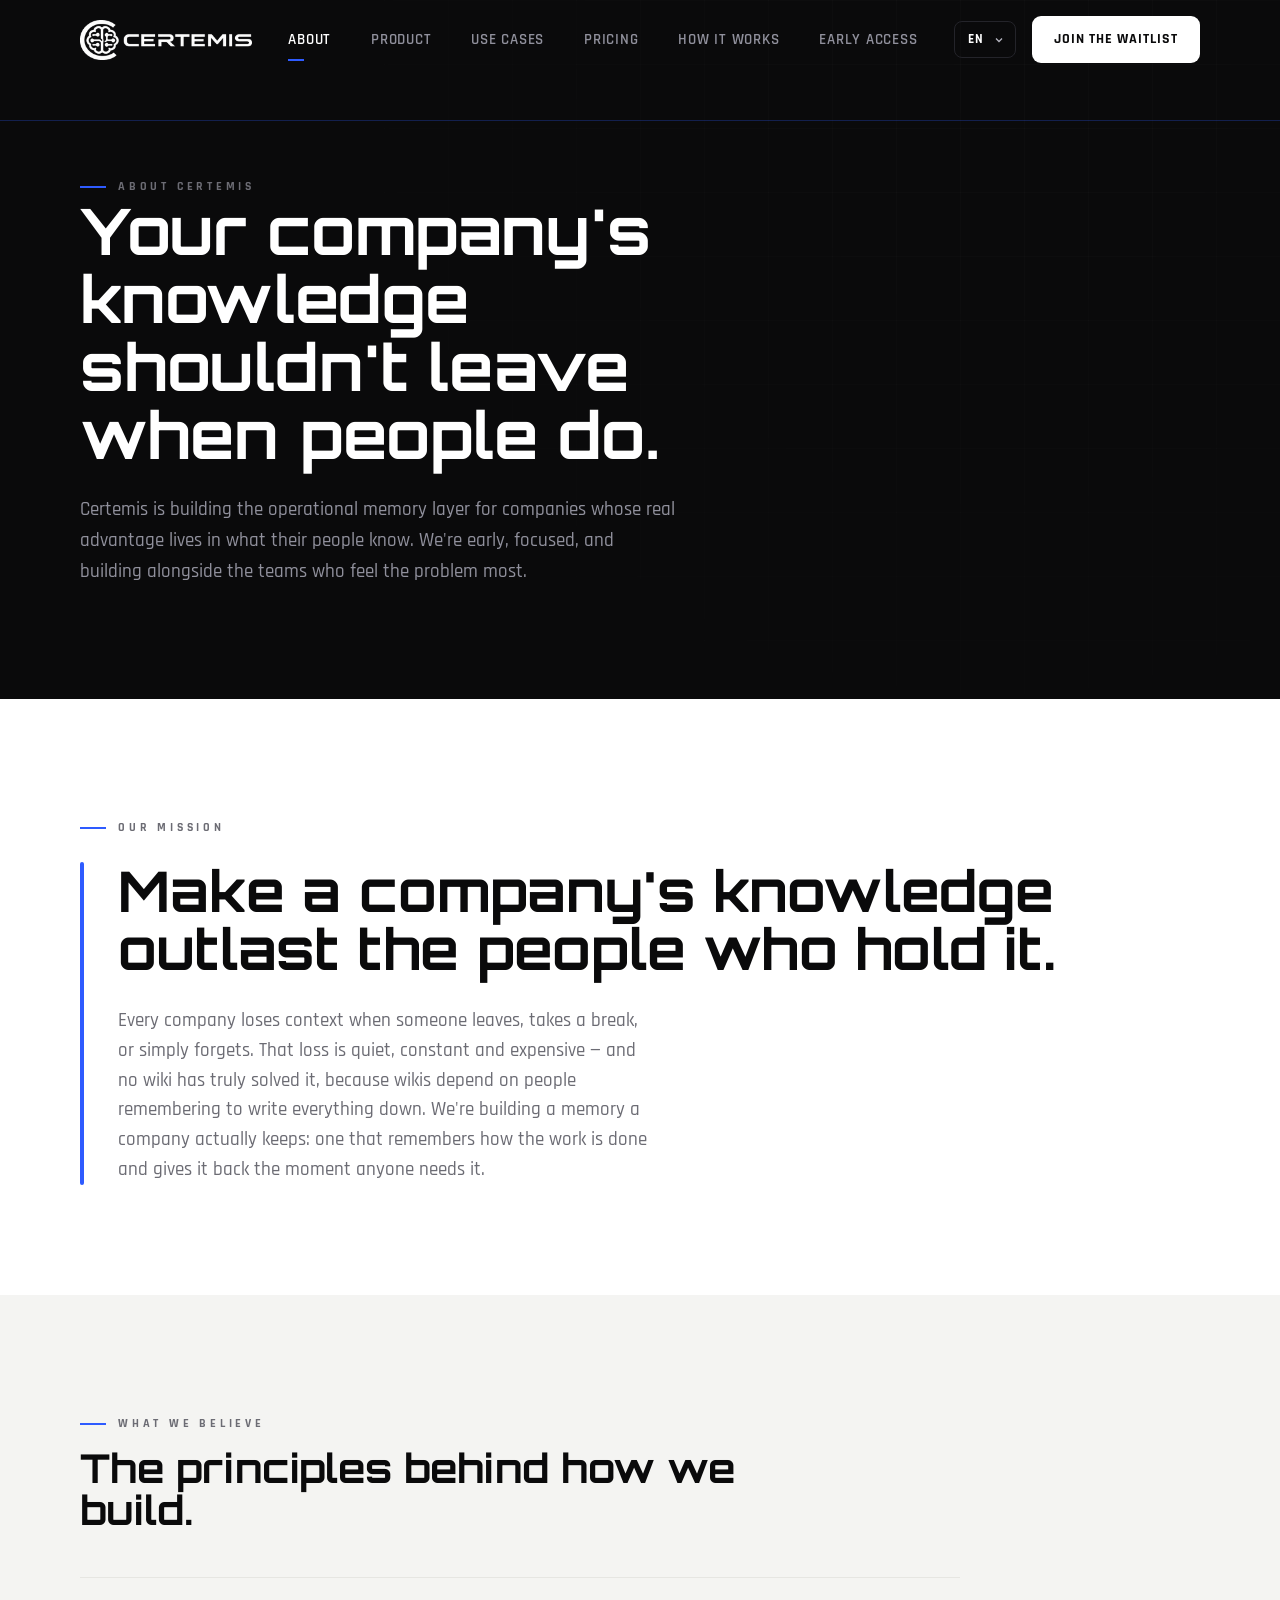
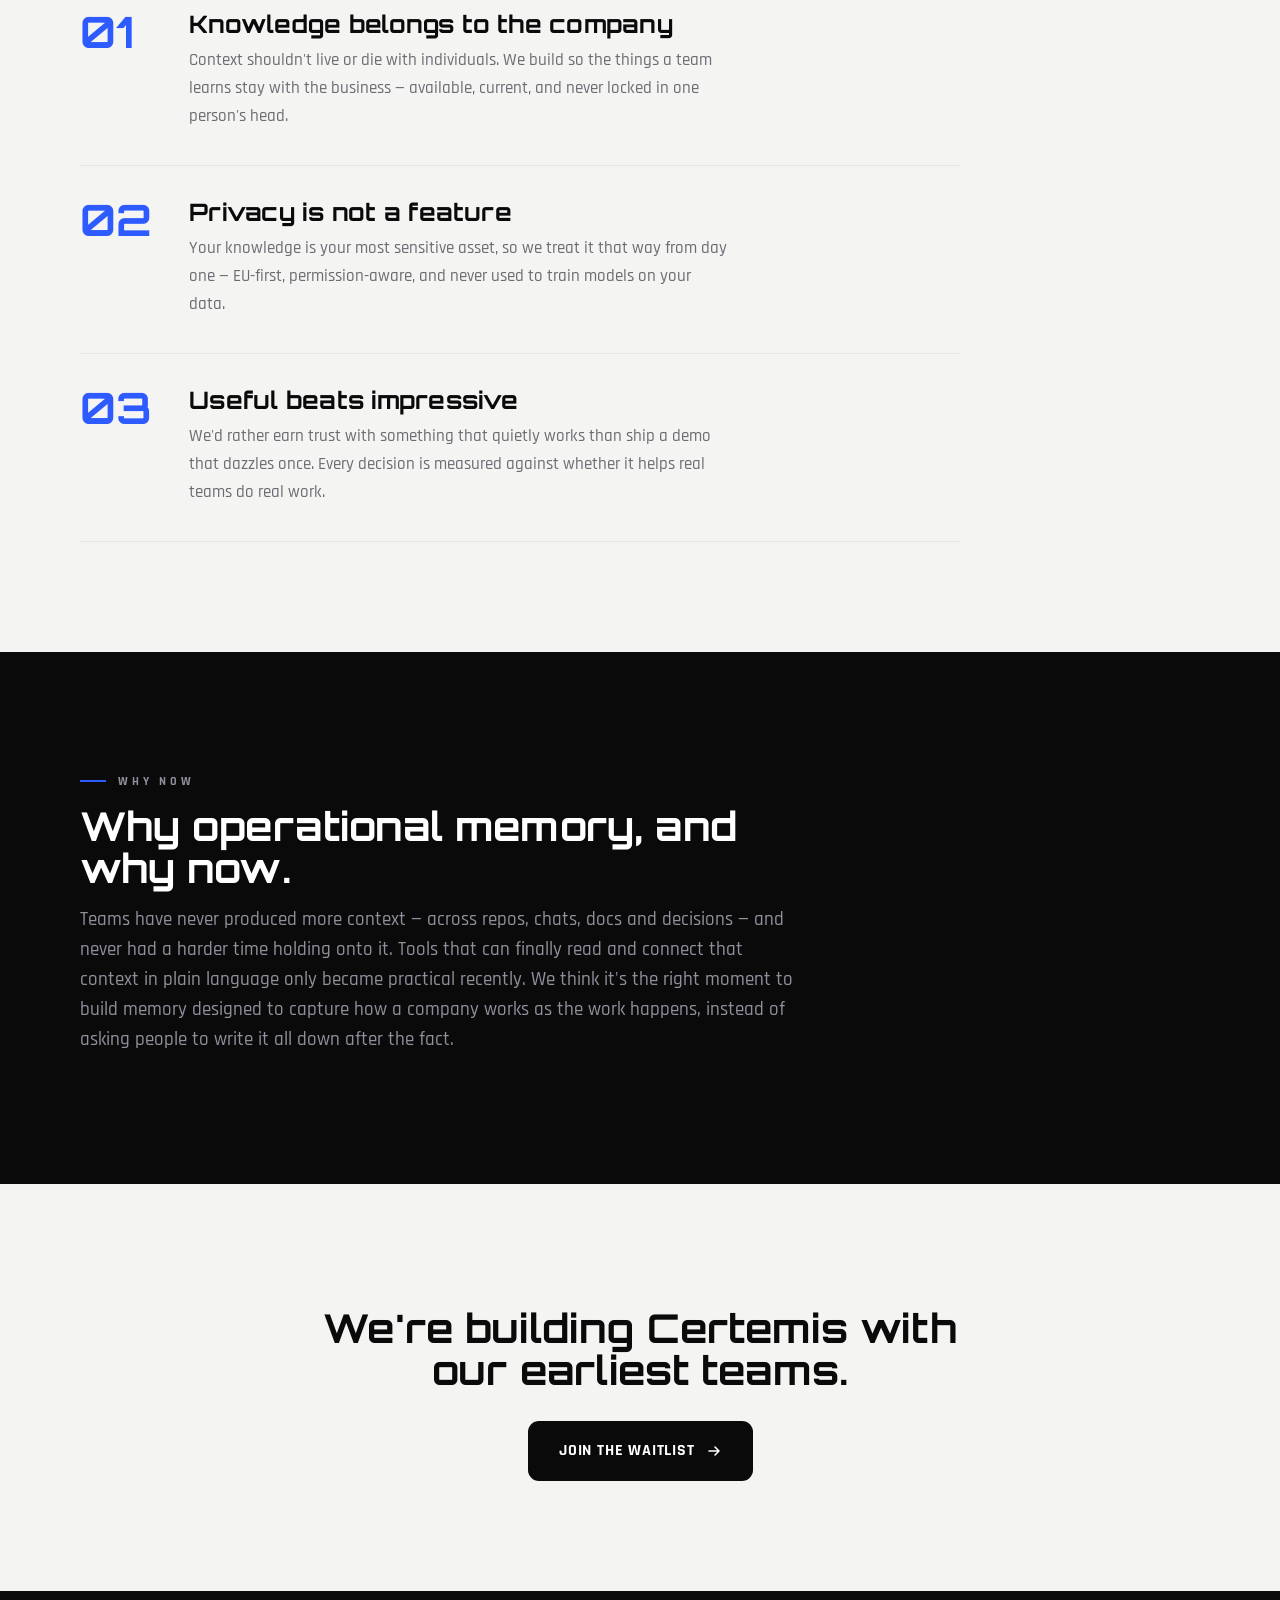
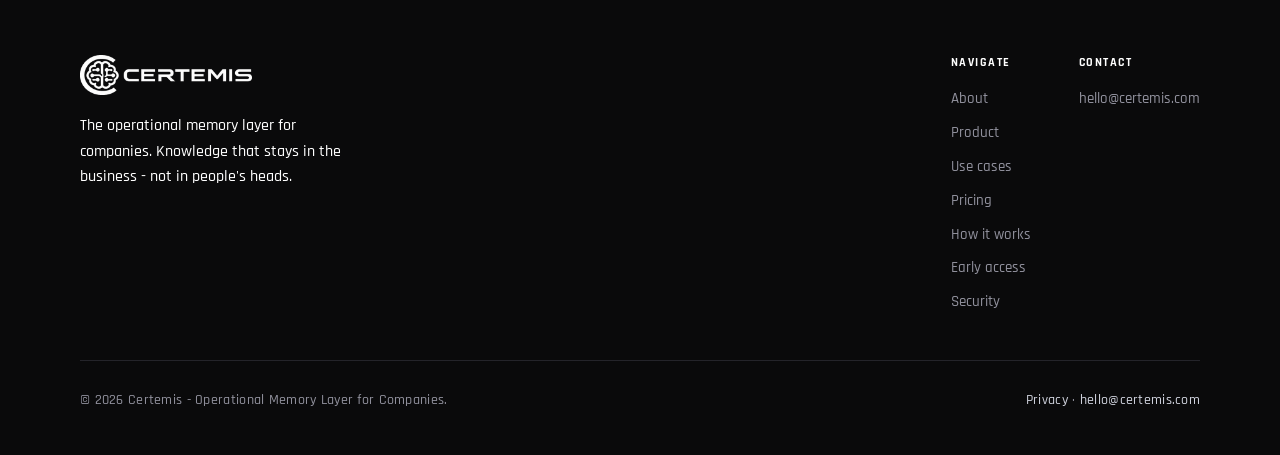
==== about.html @ 57203794 "feat: about page as an editorial manifesto — statement mission + numbered values axis Rework about.h" ====
<!doctype html>
<html lang="en">
<head>
<meta charset="utf-8">
<meta name="viewport" content="width=device-width, initial-scale=1">
<title>About — Certemis</title>
<meta name="description" content="Certemis is building the operational memory layer for companies — so the knowledge that runs a business stays in the business, not in people's heads.">
<link rel="icon" type="image/png" href="assets/favicon.png">
<link rel="canonical" href="https://certemis.com/about">
<link rel="apple-touch-icon" href="assets/favicon.png">
<meta property="og:type" content="website">
<meta property="og:site_name" content="Certemis">
<meta property="og:title" content="About — Certemis">
<meta property="og:description" content="Certemis is building the operational memory layer for companies — so the knowledge that runs a business stays in the business, not in people's heads.">
<meta property="og:url" content="https://certemis.com/about">
<meta property="og:image" content="https://certemis.com/assets/og-image.png">
<meta property="og:image:width" content="1200">
<meta property="og:image:height" content="630">
<meta property="og:locale" content="en">
<meta property="og:locale:alternate" content="pl">
<meta name="twitter:card" content="summary_large_image">
<meta name="twitter:title" content="About — Certemis">
<meta name="twitter:description" content="Certemis is building the operational memory layer for companies — so the knowledge that runs a business stays in the business, not in people's heads.">
<meta name="twitter:image" content="https://certemis.com/assets/og-image.png">
<link rel="preconnect" href="https://fonts.googleapis.com">
<link rel="preconnect" href="https://fonts.gstatic.com" crossorigin>
<link href="https://fonts.googleapis.com/css2?family=Orbitron:wght@500;600;700;800&family=Rajdhani:wght@400;500;600;700&display=swap" rel="stylesheet">
<link rel="stylesheet" href="styles.css">
</head>
<body>
<div id="progress"></div>

<header id="hd" class="on-dark">
  <div class="wrap nav">
    <a class="brand" href="index.html" aria-label="Certemis"><span class="mark" aria-hidden="true"></span><span class="wordmark">CERTEMIS</span></a>
    <nav class="nav-mid">
      <a href="about.html" class="active" data-i18n="nav.about">About</a>
      <a href="product.html" data-i18n="nav.product">Product</a><a href="use-cases.html" data-i18n="nav.usecases">Use cases</a><a href="pricing.html" data-i18n="nav.pricing">Pricing</a>
      <a href="how-it-works.html" data-i18n="nav.how">How it works</a>
      <a href="early-access.html" data-i18n="nav.early">Early access</a>
    </nav>
    <div class="nav-right">
      <div class="lang"><select id="langSel" aria-label="Language"><option value="en">EN</option><option value="pl">PL</option></select></div>
      <a class="cta" href="early-access.html" data-i18n="nav.cta">Join the waitlist</a>
      <button id="burger" class="burger" aria-label="Menu"><svg width="24" height="24" viewBox="0 0 24 24" fill="none"><path d="M4 7h16M4 12h16M4 17h16" stroke="currentColor" stroke-width="1.8" stroke-linecap="round"/></svg></button>
    </div>
  </div>
</header>
<nav id="mobile" class="mobile">
  <div class="lang lang-mobile"><select id="langSelMobile" aria-label="Language"><option value="en">EN</option><option value="pl">PL</option></select></div>
  <a href="about.html" data-i18n="nav.about">About</a>
  <a href="product.html" data-i18n="nav.product">Product</a><a href="use-cases.html" data-i18n="nav.usecases">Use cases</a><a href="pricing.html" data-i18n="nav.pricing">Pricing</a>
  <a href="how-it-works.html" data-i18n="nav.how">How it works</a>
  <a href="early-access.html" data-i18n="nav.early">Early access</a>
  <a href="security.html" data-i18n="nav.security">Security</a>
  <a href="early-access.html" data-i18n="nav.cta">Join the waitlist</a>
</nav>

<section class="phero" data-hero-dark>
  <div class="wrap">
    <div class="sec-head">
      <span class="eyebrow" data-i18n="about.kicker">About Certemis</span>
      <h1 data-i18n="about.h1">Your company's knowledge shouldn't leave when people do.</h1>
      <p data-i18n="about.p">Certemis is building the operational memory layer for companies whose real advantage lives in what their people know. We're early, focused, and building alongside the teams who feel the problem most.</p>
    </div>
  </div>
</section>

<section>
  <div class="wrap">
    <div class="ab-mission reveal">
      <span class="eyebrow" data-i18n="about.mission.kicker">Our mission</span>
      <div class="ab-statement">
        <span class="ab-rule" aria-hidden="true"></span>
        <h2 data-i18n="about.mission.h">Make a company's knowledge outlast the people who hold it.</h2>
        <p class="ab-lead" data-i18n="about.mission.p"></p>
      </div>
    </div>
  </div>
</section>

<section class="soft">
  <div class="wrap">
    <div class="sec-head reveal">
      <span class="eyebrow" data-i18n="about.values.kicker">What we believe</span>
      <h2 data-i18n="about.values.h">The principles behind how we build.</h2>
    </div>
    <div class="ab-values">
      <div class="ab-val reveal d1"><span class="ab-num" aria-hidden="true">01</span><div class="ab-val-body"><h3 data-i18n="about.v1t">Knowledge belongs to the company</h3><p data-i18n="about.v1p"></p></div></div>
      <div class="ab-val reveal d2"><span class="ab-num" aria-hidden="true">02</span><div class="ab-val-body"><h3 data-i18n="about.v2t">Privacy is not a feature</h3><p data-i18n="about.v2p"></p></div></div>
      <div class="ab-val reveal d3"><span class="ab-num" aria-hidden="true">03</span><div class="ab-val-body"><h3 data-i18n="about.v3t">Useful beats impressive</h3><p data-i18n="about.v3p"></p></div></div>
    </div>
  </div>
</section>

<section class="dark" data-hero-dark>
  <div class="wrap">
    <div class="sec-head reveal"><span class="eyebrow" data-i18n="about.why.kicker">Why now</span><h2 data-i18n="about.why.h">Why operational memory, and why now.</h2><p data-i18n="about.why.p"></p></div>
  </div>
</section>

<section class="soft center">
  <div class="wrap">
    <div class="sec-head center reveal"><h2 data-i18n="about.cta.h">We're building Certemis with our earliest teams.</h2></div>
    <div class="reveal d1" style="margin-top:30px"><a class="btn btn-dark" href="early-access.html"><span data-i18n="about.cta.btn">Join the waitlist</span><svg width="16" height="16" viewBox="0 0 16 16" fill="none"><path d="M3 8h10M9 4l4 4-4 4" stroke="currentColor" stroke-width="1.6" stroke-linecap="round" stroke-linejoin="round"/></svg></a></div>
  </div>
</section>

<footer>
  <div class="wrap">
    <div class="foot-top">
      <div class="foot-brand"><div class="brand"><span class="mark" aria-hidden="true"></span><span class="wordmark">CERTEMIS</span></div><p class="foot-tag" data-i18n="foot.tag"></p></div>
      <div class="foot-nav">
        <div><h4 data-i18n="foot.h.nav">Navigate</h4><a href="about.html" data-i18n="nav.about">About</a><a href="product.html" data-i18n="nav.product">Product</a><a href="use-cases.html" data-i18n="nav.usecases">Use cases</a><a href="pricing.html" data-i18n="nav.pricing">Pricing</a><a href="how-it-works.html" data-i18n="nav.how">How it works</a><a href="early-access.html" data-i18n="nav.early">Early access</a><a href="security.html" data-i18n="nav.security">Security</a></div>
        <div><h4 data-i18n="foot.h.contact">Contact</h4><a href="mailto:hello@certemis.com">hello@certemis.com</a></div>
      </div>
    </div>
    <div class="foot-bottom"><span>© <span id="yr"></span> <span data-i18n="foot.rights"></span></span><span class="foot-legal"><a href="privacy.html" data-i18n="nav.privacy">Privacy</a> · <a href="mailto:hello@certemis.com">hello@certemis.com</a></span></div>
  </div>
</footer>
<script src="site.js"></script>
</body>
</html>
---- styles.css ----
:root{
  --ink:#0A0A0B; --ink-2:#121216; --ink-3:#1B1B20;
  --paper:#FFFFFF; --paper-2:#F4F4F2;
  --line:#E6E6E2; --line-dk:#24242A;
  --muted:#6C6C74; --muted-dk:#90909C;
  --accent:#2E5BFF; --accent-dk:#1E45D8; --accent-soft:rgba(46,91,255,.10);
  --maxw:1180px;
  --display:"Orbitron",-apple-system,BlinkMacSystemFont,"Segoe UI",sans-serif;
  --body:"Rajdhani",-apple-system,BlinkMacSystemFont,"Segoe UI",sans-serif;
  --mono:"Rajdhani",ui-monospace,monospace;
}
*{box-sizing:border-box}
html{scroll-behavior:smooth}
body{margin:0;background:var(--paper);color:var(--ink);font-family:var(--body);
  font-size:18px;line-height:1.62;font-weight:500;-webkit-font-smoothing:antialiased;
  text-rendering:optimizeLegibility;overflow-x:hidden}
a{color:inherit;text-decoration:none}
img{display:block;max-width:100%}
h1,h2,h3{font-family:var(--display);font-weight:700;line-height:1.06;letter-spacing:.002em;margin:0 0 .4em}
h1{font-size:clamp(2.05rem,5.2vw,4rem)}
h2{font-size:clamp(1.7rem,3.1vw,2.65rem)}
h3{font-size:1.16rem;letter-spacing:.01em}
p{margin:0 0 1em}
.wrap{max-width:var(--maxw);margin:0 auto;padding:0 30px}
.accent{color:var(--accent)}

.eyebrow{font-family:var(--body);text-transform:uppercase;letter-spacing:.32em;font-size:.74rem;
  font-weight:700;color:var(--muted);display:inline-flex;align-items:center;gap:12px}
.eyebrow::before{content:"";width:26px;height:2px;background:var(--accent)}
.eyebrow.c{justify-content:center}
.dark .eyebrow{color:var(--muted-dk)}

.reveal{opacity:0;transform:translateY(22px);transition:opacity .7s cubic-bezier(.2,.7,.2,1),transform .7s cubic-bezier(.2,.7,.2,1)}
.reveal.in{opacity:1;transform:none}
.d1{transition-delay:.07s}.d2{transition-delay:.14s}.d3{transition-delay:.21s}.d4{transition-delay:.28s}
#progress{position:fixed;top:0;left:0;height:2px;width:0;background:var(--accent);z-index:300}

header{position:fixed;top:0;left:0;right:0;z-index:200;transition:background .3s,border-color .3s}
header.solid{background:rgba(255,255,255,.88);backdrop-filter:saturate(180%) blur(16px);border-bottom:1px solid var(--line)}
header.on-dark{border-bottom:1px solid transparent}
header.on-dark.solid{background:rgba(10,10,11,.72);border-bottom:1px solid var(--line-dk)}
.nav{display:flex;align-items:center;justify-content:space-between;height:80px;gap:20px}

.brand{display:flex;align-items:center;gap:13px;color:var(--ink)}
.brand .mark{width:172px;height:44px;flex:0 0 auto;background:currentColor;
  -webkit-mask:url(assets/logo-mask.png) left center/contain no-repeat;mask:url(assets/logo-mask.png) left center/contain no-repeat}
.brand .wordmark{display:none}
header.on-dark .brand{color:#fff}
@media(max-width:520px){.brand .mark{width:140px;height:36px}}

.nav-mid{display:flex;gap:40px;align-items:center}
.nav-mid a{font-family:var(--body);font-weight:600;font-size:.94rem;letter-spacing:.05em;
  text-transform:uppercase;color:var(--muted);transition:color .2s;position:relative;padding:6px 0;white-space:nowrap}
.nav-mid a:hover{color:var(--ink)}
.nav-mid a.active{color:var(--ink)}
.nav-mid a.active::after{content:"";position:absolute;left:0;bottom:-3px;width:16px;height:2px;background:var(--accent)}
header.on-dark .nav-mid a{color:var(--muted-dk)}
header.on-dark .nav-mid a:hover,header.on-dark .nav-mid a.active{color:#fff}
.nav-right{display:flex;align-items:center;gap:16px}
/* Keep the top menu on ONE line between 900–1180px (longer PL labels): fluid gap + font, tighter tracking. >=1180px stays roomy via base rules. */
@media(min-width:901px) and (max-width:1179px){
  .nav{gap:clamp(8px,1.2vw,18px)}
  .nav-mid{gap:clamp(10px,1.5vw,24px)}
  .nav-mid a{font-size:clamp(.78rem,1vw,.9rem);letter-spacing:.02em}
  .nav-right{gap:10px}
}

.lang select{font-family:var(--body);font-weight:700;font-size:.84rem;letter-spacing:.1em;
  padding:9px 30px 9px 13px;border:1px solid var(--line);border-radius:8px;background:transparent;color:var(--ink);
  cursor:pointer;-webkit-appearance:none;appearance:none;outline:none;transition:.2s;
  background-image:url("data:image/svg+xml,%3Csvg xmlns='http://www.w3.org/2000/svg' width='12' height='12' viewBox='0 0 24 24' fill='none' stroke='%236C6C74' stroke-width='2.5'%3E%3Cpath d='M6 9l6 6 6-6'/%3E%3C/svg%3E");
  background-repeat:no-repeat;background-position:right 10px center}
.lang select:hover{border-color:var(--ink)}
header.on-dark .lang select{border-color:var(--line-dk);color:#fff;
  background-image:url("data:image/svg+xml,%3Csvg xmlns='http://www.w3.org/2000/svg' width='12' height='12' viewBox='0 0 24 24' fill='none' stroke='%23B6B6C2' stroke-width='2.5'%3E%3Cpath d='M6 9l6 6 6-6'/%3E%3C/svg%3E")}
header.on-dark .lang select:hover{border-color:#fff}
.lang option{color:#111;background:#fff}

.cta{font-family:var(--body);font-weight:700;font-size:.9rem;letter-spacing:.07em;text-transform:uppercase;
  padding:12px 22px;border-radius:9px;background:var(--ink);color:#fff;transition:.2s;white-space:nowrap}
.cta:hover{background:var(--ink-3);transform:translateY(-1px)}
header.on-dark .cta{background:#fff;color:var(--ink)}
header.on-dark .cta:hover{background:var(--paper-2)}
.burger{display:none;background:none;border:0;cursor:pointer;color:var(--ink);width:30px;height:30px}
/* Burger must stay visible in every header state: dark hero (on-dark) -> white; otherwise the light .solid bg keeps the dark burger readable */
header.on-dark .burger{color:#fff}
@media(max-width:900px){.nav-mid{display:none}.burger{display:grid;place-items:center}}
.mobile{position:fixed;inset:80px 0 auto 0;z-index:190;background:var(--ink);color:#fff;
  border-bottom:1px solid var(--line-dk);transform:translateY(-12px);opacity:0;pointer-events:none;transition:.25s}
.mobile.open{transform:none;opacity:1;pointer-events:auto}
.mobile a{display:block;padding:18px 30px;border-top:1px solid var(--line-dk);
  text-transform:uppercase;letter-spacing:.05em;font-weight:600}

.btn{display:inline-flex;align-items:center;gap:11px;font-family:var(--body);font-weight:700;font-size:1rem;
  letter-spacing:.05em;text-transform:uppercase;padding:16px 30px;border-radius:11px;cursor:pointer;
  border:1px solid transparent;transition:.2s}
.btn svg{transition:transform .2s}.btn:hover svg{transform:translateX(4px)}
.btn-light{background:#fff;color:var(--ink)}
.btn-light:hover{background:var(--paper-2);transform:translateY(-2px)}
.btn-dark{background:var(--ink);color:#fff}
.btn-dark:hover{background:var(--ink-3);transform:translateY(-2px)}
.btn-line{background:transparent;border-color:rgba(255,255,255,.26);color:#fff}
.btn-line:hover{border-color:#fff}

section{padding:110px 0}
.center{text-align:center}
.sec-head{max-width:720px}.sec-head.center{margin:0 auto}
.sec-head h2{margin-top:.34em}
.sec-head p{color:var(--muted);font-size:1.16rem;margin-top:.3em}
.dark{background:var(--ink);color:#fff}
.dark h1,.dark h2,.dark h3{color:#fff}
.dark .sec-head p{color:var(--muted-dk)}
.soft{background:var(--paper-2)}

.phero{background:var(--ink);color:#fff;padding:168px 0 92px;position:relative;overflow:hidden}
.phero::before{content:"";position:absolute;inset:0;opacity:.5;
  background-image:linear-gradient(rgba(255,255,255,.035) 1px,transparent 1px),linear-gradient(90deg,rgba(255,255,255,.035) 1px,transparent 1px);
  background-size:64px 64px;-webkit-mask:radial-gradient(circle at 78% 12%,#000,transparent 72%);mask:radial-gradient(circle at 78% 12%,#000,transparent 72%)}
.phero::after{content:"";position:absolute;left:0;right:0;top:120px;height:1px;background:var(--accent);opacity:.28;animation:scan 7s linear infinite}
@keyframes scan{0%{transform:translateY(-90px)}100%{transform:translateY(320px)}}
.phero .wrap{position:relative;z-index:2}
.phero p{color:var(--muted-dk);font-size:1.2rem;max-width:60ch}

.hero{position:relative;background:var(--ink);color:#fff;overflow:hidden;padding:108px 0 60px}
.hero::before{content:"";position:absolute;inset:0;opacity:.55;
  background-image:linear-gradient(rgba(255,255,255,.035) 1px,transparent 1px),linear-gradient(90deg,rgba(255,255,255,.035) 1px,transparent 1px);
  background-size:64px 64px;-webkit-mask:radial-gradient(circle at 80% 20%,#000,transparent 70%);mask:radial-gradient(circle at 80% 20%,#000,transparent 70%)}
.hero-grid{position:relative;z-index:2;display:grid;grid-template-columns:1.06fr .94fr;gap:54px;align-items:center}
@media(max-width:940px){.hero-grid{grid-template-columns:1fr;gap:30px}}
.kicker{font-family:var(--body);text-transform:uppercase;letter-spacing:.32em;font-size:.76rem;font-weight:700;
  color:var(--muted-dk);margin-bottom:26px;display:flex;align-items:center;gap:12px}
.kicker::before{content:"";width:30px;height:2px;background:var(--accent)}
.hero h1{margin-bottom:.32em}
.hero p.lead{font-size:1.22rem;color:#c6c6d0;max-width:52ch;margin-bottom:36px;font-weight:500}
.actions{display:flex;flex-wrap:wrap;gap:15px;align-items:center}
.hero-note{margin-top:22px;font-size:.92rem;color:var(--muted-dk);letter-spacing:.02em}

.viz{position:relative;width:100%;max-width:580px;margin-left:auto;aspect-ratio:1/1}
@media(max-width:940px){.viz{max-width:460px;margin:6px auto 0}}
.viz svg{width:100%;height:100%;overflow:visible}
.edge{stroke:rgba(255,255,255,.14);stroke-width:1;fill:none}
.edge-live{stroke:var(--accent);stroke-width:1.4;fill:none;stroke-dasharray:5 230;animation:flow 3.6s linear infinite}
@keyframes flow{to{stroke-dashoffset:-235}}
.node{fill:#101015;stroke:rgba(255,255,255,.22);stroke-width:1}
.node-lbl{fill:#c4c7d3;font-family:var(--body);font-size:11px;font-weight:600;text-anchor:middle;letter-spacing:.04em}
.ring{fill:none;stroke:var(--accent)}
.ping{transform-origin:center;transform-box:fill-box;animation:ping 3s ease-out infinite}
@keyframes ping{0%{r:30;opacity:.45}70%{r:80;opacity:0}100%{opacity:0}}
.flt{animation:flt 6s ease-in-out infinite}.flt.b{animation-delay:-2s}.flt.c{animation-delay:-4s}
@keyframes flt{0%,100%{transform:translateY(0)}50%{transform:translateY(-7px)}}

.strip{display:grid;grid-template-columns:repeat(3,1fr);gap:1px;background:var(--line);
  border:1px solid var(--line);border-radius:14px;overflow:hidden}
@media(max-width:760px){.strip{grid-template-columns:1fr}}
.stat{background:var(--paper);padding:40px 34px}
.stat .num{font-family:var(--display);font-size:2.6rem;font-weight:700;line-height:1}
.stat .num .u{color:var(--muted)}
.stat .cap{color:var(--muted);font-size:1rem;margin-top:14px}

.features{display:grid;grid-template-columns:repeat(3,1fr);gap:24px}
@media(max-width:920px){.features{grid-template-columns:repeat(2,1fr)}}
@media(max-width:620px){.features{grid-template-columns:1fr}}
.feat{border:1px solid var(--line);border-radius:14px;padding:34px 30px;background:var(--paper);transition:.25s}
.feat:hover{border-color:var(--ink);transform:translateY(-4px)}
.feat .ic{width:48px;height:48px;border:1px solid var(--line);border-radius:11px;display:grid;place-items:center;
  margin-bottom:22px;color:var(--ink);transition:.25s}
.feat:hover .ic{background:var(--ink);color:#fff;border-color:var(--ink)}
.feat h3{margin-bottom:.4em}
.feat p{color:var(--muted);font-size:1rem;margin:0}
.feat .no{font-family:var(--display);font-size:.82rem;color:var(--muted);letter-spacing:.1em;margin-bottom:16px}
.dark .feat{background:var(--ink-2);border-color:var(--line-dk)}
.dark .feat h3{color:#fff}.dark .feat p{color:var(--muted-dk)}
.dark .feat .ic{border-color:var(--line-dk);color:#fff}
.dark .feat:hover{border-color:var(--muted-dk)}

.btn-accent{background:var(--accent);color:#fff}
.btn-accent:hover{background:var(--accent-dk);transform:translateY(-2px)}

.plans{display:grid;grid-template-columns:repeat(4,1fr);gap:20px;align-items:stretch;margin-top:54px}
@media(max-width:920px){.plans{grid-template-columns:repeat(2,1fr)}}
@media(max-width:620px){.plans{grid-template-columns:1fr}}
.plan{display:flex;flex-direction:column;border:1px solid var(--line);border-radius:14px;
  padding:32px 26px;background:var(--paper);transition:.25s;position:relative}
.plan:hover{border-color:var(--ink);transform:translateY(-4px)}
.plan.popular{border-color:var(--accent);box-shadow:0 0 0 1px var(--accent)}
.plan.popular:hover{border-color:var(--accent)}
.plan .badge{position:absolute;top:-12px;left:26px;background:var(--accent);color:#fff;font-family:var(--display);
  font-size:.68rem;font-weight:700;letter-spacing:.12em;text-transform:uppercase;padding:5px 12px;border-radius:7px}
.plan .pname{font-family:var(--display);font-size:.92rem;font-weight:700;letter-spacing:.08em;text-transform:uppercase;color:var(--muted)}
.plan .price{font-family:var(--display);font-weight:700;font-size:2.5rem;line-height:1;margin-top:14px;color:var(--ink)}
.plan .price .per{font-family:var(--body);font-size:1rem;font-weight:600;color:var(--muted);letter-spacing:0}
.plan .pdesc{color:var(--muted);font-size:.97rem;margin:12px 0 0}
.plan .terms{margin:22px 0 26px}
.plan .terms li{font-size:.97rem;margin-bottom:13px}
.plan .terms .mk{color:var(--accent)}
.plan .btn{width:100%;justify-content:center;margin-top:auto;padding:14px 22px}
.plan .btn-line{border-color:var(--line);color:var(--ink)}
.plan .btn-line:hover{border-color:var(--ink);background:var(--paper-2)}
.price-note{color:var(--muted);font-size:.92rem;text-align:center;margin-top:30px}
.price-note a{color:var(--accent);text-decoration:underline}
.dark .terms .mk{color:var(--accent)}
a.feat{display:block;color:var(--ink)}
a.feat .feat-row{display:flex;align-items:center;justify-content:space-between;gap:12px}
a.feat .feat-row svg{flex:0 0 auto;color:var(--muted);transition:transform .2s,color .2s}
a.feat:hover .feat-row svg{transform:translateX(4px);color:var(--ink)}

.compare{display:grid;grid-template-columns:1fr 1fr;gap:1px;background:var(--line);
  border:1px solid var(--line);border-radius:16px;overflow:hidden}
@media(max-width:720px){.compare{grid-template-columns:1fr}}
.compare>div{padding:40px 36px}
.compare .old{background:var(--paper)}
.compare .new{background:var(--ink);color:#fff}
.compare h3{font-size:1.25rem;margin-bottom:18px}
.compare .new h3{color:#fff}
.cmp-li{display:flex;gap:13px;padding:15px 0;border-top:1px solid var(--line);color:var(--muted);font-size:1.02rem;align-items:flex-start}
.compare .new .cmp-li{border-color:var(--line-dk);color:var(--muted-dk)}
.cmp-li .mk{flex:0 0 auto;margin-top:3px;color:var(--muted)}
.compare .new .cmp-li .mk{color:var(--accent)}

.terminal{max-width:780px;margin:50px auto 0;background:var(--ink-2);border:1px solid var(--line-dk);
  border-radius:14px;overflow:hidden;box-shadow:0 30px 60px -40px rgba(0,0,0,.6)}
.term-bar{display:flex;align-items:center;gap:8px;padding:15px 18px;border-bottom:1px solid var(--line-dk)}
.term-bar i{width:11px;height:11px;border-radius:50%;background:#33333c;display:inline-block}
.term-bar span{margin-left:12px;font-family:var(--mono);font-size:.82rem;color:var(--muted-dk);letter-spacing:.06em}
.term-body{padding:26px 28px;font-family:var(--mono);font-size:1.08rem;line-height:1.95;color:#cfd2dd}
.term-prompt{color:var(--accent);font-weight:700}
.term-q{color:#fff}
.type{display:inline-block;overflow:hidden;white-space:nowrap;vertical-align:bottom;
  animation:type 7s steps(40,end) infinite;max-width:42ch}
@keyframes type{0%{width:0}35%{width:42ch}88%{width:42ch}100%{width:0}}
.cursor{display:inline-block;width:9px;height:19px;background:var(--accent);vertical-align:-4px;margin-left:2px;animation:blink 1.1s steps(1) infinite}
@keyframes blink{50%{opacity:0}}
.term-a{display:block;margin-top:14px;color:var(--muted-dk);font-size:.98rem}

.offer-card{display:grid;grid-template-columns:.92fr 1.08fr;background:#fff;
  border:1px solid var(--line);border-radius:18px;overflow:hidden}
@media(max-width:900px){.offer-card{grid-template-columns:1fr}}
.offer-l{padding:50px;background:var(--paper-2);border-right:1px solid var(--line)}
@media(max-width:900px){.offer-l{border-right:0;border-bottom:1px solid var(--line)}}
.spec{font-family:var(--mono);font-size:.76rem;letter-spacing:.18em;text-transform:uppercase;color:var(--muted);
  display:flex;align-items:center;gap:10px;margin-bottom:26px}
.spec::before{content:"";width:8px;height:8px;background:var(--accent);border-radius:50%}
.bigprice{display:flex;align-items:baseline;gap:14px;font-family:var(--display)}
.bigprice .pct{font-size:3.5rem;font-weight:700}
.bigprice .ctx{color:var(--muted);font-size:1.04rem;font-family:var(--body);font-weight:600}
.terms{list-style:none;padding:0;margin:28px 0 0}
.terms li{display:flex;gap:14px;align-items:flex-start;margin-bottom:16px;font-size:1.02rem}
.terms .mk{flex:0 0 auto;margin-top:4px;color:var(--ink)}
.pbar{height:6px;border-radius:99px;background:var(--line);overflow:hidden;margin-top:34px}
.pbar i{display:block;height:100%;width:15%;border-radius:99px;background:var(--ink)}
.pmeta{display:flex;justify-content:space-between;font-size:.84rem;color:var(--muted);margin-top:12px;
  text-transform:uppercase;letter-spacing:.06em;font-weight:700;font-family:var(--mono)}

.offer-r{padding:50px;background:#fff}
.offer-r h3{font-size:1.5rem;margin-bottom:.2em}
.offer-r .sub{color:var(--muted);font-size:1.02rem;margin-bottom:30px}
.frow{display:grid;grid-template-columns:1fr 1fr;gap:22px}
@media(max-width:520px){.frow{grid-template-columns:1fr}}
.field{margin-bottom:22px}.field.full{grid-column:1/-1}
label{display:block;font-family:var(--mono);font-size:.74rem;font-weight:700;letter-spacing:.12em;
  text-transform:uppercase;color:var(--muted);margin-bottom:9px}
label .req{color:var(--accent)}
input,select.fld,textarea{width:100%;padding:9px 2px;border:0;border-bottom:1px solid var(--line);border-radius:0;
  background:transparent;color:var(--ink);font-size:1.04rem;font-family:var(--body);font-weight:600;outline:none;transition:border-color .2s}
textarea{resize:vertical;min-height:78px}
select.fld{-webkit-appearance:none;appearance:none;cursor:pointer;padding-right:26px;
  background-image:url("data:image/svg+xml,%3Csvg xmlns='http://www.w3.org/2000/svg' width='13' height='13' viewBox='0 0 24 24' fill='none' stroke='%236C6C74' stroke-width='2.5'%3E%3Cpath d='M6 9l6 6 6-6'/%3E%3C/svg%3E");background-repeat:no-repeat;background-position:right 2px center}
input::placeholder,textarea::placeholder{color:#b3b3ba}
input:focus,select.fld:focus,textarea:focus{border-bottom-color:var(--accent)}
.btn-submit{width:100%;justify-content:center;background:var(--ink);color:#fff;margin-top:6px;border:0}
.btn-submit:hover{background:var(--ink-3);transform:translateY(-2px)}
.consent{font-size:.84rem;color:var(--muted);margin-top:16px;line-height:1.5;text-transform:none;letter-spacing:0;font-weight:500;font-family:var(--body)}
.consent a{color:var(--ink);text-decoration:underline}
.msg{display:none;margin-top:16px;padding:13px 15px;border-radius:10px;font-size:.96rem}
.msg.ok{display:block;background:var(--accent-soft);color:var(--accent-dk);border:1px solid rgba(46,91,255,.3)}
.msg.err{display:block;background:#fdecec;color:#a32d2d;border:1px solid #f1c4c4}

.faq{max-width:860px;margin:0 auto}
details{border-bottom:1px solid var(--line);padding:4px 2px}
summary{cursor:pointer;list-style:none;display:flex;justify-content:space-between;align-items:center;gap:20px;
  padding:24px 0;font-family:var(--display);font-weight:600;font-size:1.1rem}
summary::-webkit-details-marker{display:none}
.chev{flex:0 0 auto;width:22px;height:22px;transition:.3s;color:var(--muted)}
details[open] .chev{transform:rotate(45deg);color:var(--accent)}
details p{color:var(--muted);margin:0;padding:0 0 26px;font-size:1.04rem;max-width:72ch}

footer{background:var(--ink);color:var(--muted-dk);padding:62px 0 42px}
.foot-top{display:flex;flex-wrap:wrap;justify-content:space-between;gap:30px;align-items:flex-start;
  padding-bottom:36px;border-bottom:1px solid var(--line-dk)}
.foot-brand{color:#fff}
.foot-brand .brand{color:#fff;margin-bottom:16px}
.foot-tag{max-width:36ch;font-size:.98rem}
.foot-nav{display:flex;gap:48px;flex-wrap:wrap}
.foot-nav h4{font-family:var(--body);text-transform:uppercase;letter-spacing:.12em;font-size:.76rem;
  color:#fff;margin:0 0 14px;font-weight:700}
.foot-nav a{display:block;color:var(--muted-dk);font-size:.96rem;margin-bottom:9px;transition:.2s}
.foot-nav a:hover{color:#fff}
.foot-bottom{display:flex;flex-wrap:wrap;justify-content:space-between;gap:14px;margin-top:28px;font-size:.9rem;letter-spacing:.02em}
.foot-bottom a{color:#cfd2dd}

/* --- Mobile/tablet refinements (do not affect >=900px desktop) --- */
/* Mobile menu: never let its items overflow below the viewport */
.mobile{max-height:calc(100vh - 80px);max-height:calc(100dvh - 80px);overflow-y:auto;-webkit-overflow-scrolling:touch}
/* Language switch lives in the burger menu on phones (hidden by default; dark-menu styling) */
.lang-mobile{display:none}
.lang-mobile select{width:auto;color:#fff;border-color:var(--line-dk);
  background-image:url("data:image/svg+xml,%3Csvg xmlns='http://www.w3.org/2000/svg' width='12' height='12' viewBox='0 0 24 24' fill='none' stroke='%23B6B6C2' stroke-width='2.5'%3E%3Cpath d='M6 9l6 6 6-6'/%3E%3C/svg%3E")}
.lang-mobile select:hover{border-color:#fff}
/* Phones: compact header = full logo lockup + CTA + burger; language moves into the burger */
@media(max-width:560px){
  .nav{height:60px;gap:10px}
  /* Full CERTEMIS lockup on phones, just smaller (logo-mask, ~3.9:1 -> 94x24) */
  .brand .mark{width:94px;height:24px;
    -webkit-mask:url(assets/logo-mask.png) left center/contain no-repeat;
    mask:url(assets/logo-mask.png) left center/contain no-repeat}
  header .lang{display:none}
  /* Trimmed so logo + CTA + burger all fit the 300px nav area at 360px */
  header .cta{padding:8px 12px;font-size:.75rem;letter-spacing:.03em}
  .nav-right{gap:10px}
  /* Mobile menu hangs off the now-shorter 60px header */
  .mobile{top:60px;max-height:calc(100vh - 60px);max-height:calc(100dvh - 60px)}
  .mobile .lang-mobile{display:block;padding:16px 30px}
}
/* Phones: tighten section rhythm and oversized paddings that waste width */
@media(max-width:560px){
  section{padding:74px 0}
  .phero{padding:104px 0 64px}
  .hero{padding:104px 0 80px}
}
/* Phones: roomier form by trimming the large card padding */
@media(max-width:520px){
  .offer-l,.offer-r{padding:32px 24px}
  .term-body{font-size:.94rem;padding:20px 18px;line-height:1.8}
  .term-bar{padding:13px 16px}
}

/* === Use-cases zig-zag (page-scoped, additive — does not touch shared rules) === */
.uc-rows{display:flex;flex-direction:column}
.uc-row{display:grid;grid-template-columns:1fr 1fr;gap:60px;align-items:center;padding:60px 0}
.uc-row:first-child{padding-top:0}
.uc-row + .uc-row{border-top:1px solid var(--line)}
/* alternating rows: reverse column order for the zig-zag */
.uc-row.rev .uc-text{order:2}
.uc-row.rev .uc-visual{order:1}
.uc-text .eyebrow{margin-bottom:18px}
.uc-text h2{margin:0 0 .5em}
.uc-text p{color:var(--muted);font-size:1.1rem;margin:0 0 15px;max-width:54ch}
.uc-text .terms{margin-top:24px}

.uc-visual{position:relative}
.uc-panel{position:relative;overflow:hidden;display:grid;place-items:center;
  background:var(--ink-2);border:1px solid var(--line-dk);border-radius:18px;
  aspect-ratio:7/5;color:#fff}
.uc-panel::before{content:"";position:absolute;inset:0;opacity:.55;pointer-events:none;
  background-image:linear-gradient(rgba(255,255,255,.045) 1px,transparent 1px),linear-gradient(90deg,rgba(255,255,255,.045) 1px,transparent 1px);
  background-size:40px 40px;-webkit-mask:radial-gradient(circle at 72% 16%,#000,transparent 74%);mask:radial-gradient(circle at 72% 16%,#000,transparent 74%)}
.uc-panel svg{position:relative;z-index:2;width:80%;height:80%;overflow:visible}
/* large faint chapter index watermark inside each panel */
.uc-idx{position:absolute;top:8px;left:16px;z-index:1;pointer-events:none;
  font-family:var(--display);font-weight:700;line-height:1;letter-spacing:.02em;
  font-size:clamp(2.6rem,7vw,4.4rem);color:rgba(255,255,255,.07)}

/* shared SVG primitives for the panels (echo the hero graph aesthetic) */
.uc-edge{stroke:rgba(255,255,255,.16);stroke-width:1.5;fill:none;stroke-linecap:round;stroke-linejoin:round}
.uc-edge.dash{stroke:rgba(255,255,255,.3);stroke-dasharray:5 7}
.uc-line{stroke:var(--accent);stroke-width:1.8;fill:none;stroke-linecap:round;stroke-linejoin:round}
.uc-node{fill:#101015;stroke:rgba(255,255,255,.28);stroke-width:1.5}
.uc-node.accent{fill:var(--accent);stroke:var(--accent)}
.uc-node.ghost{fill:none;stroke:rgba(255,255,255,.2);stroke-dasharray:4 5}
.uc-dot{fill:var(--accent)}

@media(max-width:760px){
  .uc-row{grid-template-columns:1fr;gap:30px;padding:44px 0}
  /* mobile: always text first, visual after — even on reversed rows (matches .rev specificity) */
  .uc-row .uc-text,.uc-row.rev .uc-text{order:1}
  .uc-row .uc-visual,.uc-row.rev .uc-visual{order:2}
  .uc-text p{max-width:none}
  .uc-panel{aspect-ratio:16/9}
  .uc-idx{font-size:clamp(2.1rem,11vw,3.2rem)}
}

/* ===================================================================
   Premium motion layer (additive). Everything here is GPU-only
   (transform/opacity/filter; width only on .pbar i) and gated by
   js-ready + prefers-reduced-motion. Without JS or under reduced
   motion the page is fully static and visible.
   =================================================================== */

/* 4. Reveal: add a focus-in blur on top of the existing translateY/opacity */
@media (prefers-reduced-motion: no-preference){
  .reveal{filter:blur(6px);
    transition:opacity .7s cubic-bezier(.2,.7,.2,1),transform .7s cubic-bezier(.2,.7,.2,1),filter .7s cubic-bezier(.2,.7,.2,1)}
  .reveal.in{filter:blur(0)}
}
/* Reduced motion: show everything statically, no transitions/blur */
@media (prefers-reduced-motion: reduce){
  .reveal{opacity:1;transform:none;filter:none;transition:none}
}

/* 6. Page transitions — only with JS active AND motion allowed. Default body stays opaque. */
@media (prefers-reduced-motion: no-preference){
  html.js-ready body{opacity:0}
  html.js-ready body.page-in{opacity:1;transition:opacity .4s ease}
  html.js-ready body.page-out{opacity:0;transition:opacity .25s ease}
}

/* 3. Magnetic buttons — JS sets the transform; here we add a softer hover shadow + scale hint.
   Pointer/hover + motion gated so touch and reduced-motion are unaffected. */
@media (hover:hover) and (pointer:fine) and (prefers-reduced-motion: no-preference){
  .btn,.cta{will-change:transform}
  .btn:hover{box-shadow:0 12px 30px -12px rgba(10,10,11,.38)}
  .btn-dark:hover,.btn-line:hover,.btn-accent:hover,.btn-submit:hover{box-shadow:0 14px 34px -14px rgba(0,0,0,.5)}
  .cta:hover{box-shadow:0 10px 24px -12px rgba(10,10,11,.5)}
}

/* 2. Cursor glow — host class + element are only added by JS in rich mode */
.cg-host{position:relative;overflow:hidden}
.cg-host > .wrap{position:relative;z-index:1}
.cursor-glow{position:absolute;inset:0;z-index:0;pointer-events:none;overflow:hidden;opacity:0;transition:opacity .5s ease}
.cursor-glow b{position:absolute;top:0;left:0;width:520px;height:520px;margin:-260px 0 0 -260px;border-radius:50%;
  background:radial-gradient(circle, rgba(46,91,255,.10), rgba(46,91,255,0) 65%);will-change:transform}

/* 1. Hero graph parallax wrapper (JS writes translate3d here) */
.viz{will-change:transform}

/* 5. Progress-bar fill (width is the one allowed layout transition) */
@media (prefers-reduced-motion: no-preference){
  html.js-ready .pbar i{transition:width 1.2s cubic-bezier(.2,.7,.2,1)}
}

/* ===================================================================
   Hero memory visualization (lives inside .viz): source nodes + connecting
   lines + flowing particles + a pulsing accent core with the Certemis
   symbol + orbiting points. Base styles = STATIC state (no JS / reduced
   motion); the loops below are layered on only when motion is allowed.
   =================================================================== */
.hero-anim{position:absolute;inset:0;font-family:var(--body);color:#fff}

/* connecting lines: faint base (.ln) + accent particles flowing node -> core (.fl) */
.ha-lines{position:absolute;inset:0;width:100%;height:100%;overflow:visible}
.ha-lines .ln{stroke:rgba(255,255,255,.20);stroke-width:1;fill:none;vector-effect:non-scaling-stroke}
.ha-lines .fl{stroke:var(--accent);stroke-width:1.7;fill:none;stroke-linecap:round;
  stroke-dasharray:2.5 21;stroke-dashoffset:23.5;vector-effect:non-scaling-stroke}

/* source nodes on a ring around the core */
.ha-src{position:absolute;transform:translate(-50%,-50%);display:flex;flex-direction:column;align-items:center;gap:7px}
.ha-dot{width:18px;height:18px;border-radius:50%;background:#16161c;border:2px solid rgba(255,255,255,.6);box-shadow:0 0 0 5px rgba(255,255,255,.045)}
.ha-lbl{font-size:clamp(.66rem,1.45vw,.84rem);font-weight:600;letter-spacing:.03em;color:#dde0ea;white-space:nowrap}
.ha-src.s1{left:50%;top:12%}.ha-src.s2{left:84%;top:31%}.ha-src.s3{left:84%;top:69%}
.ha-src.s4{left:50%;top:88%}.ha-src.s5{left:16%;top:69%}.ha-src.s6{left:16%;top:31%}

/* orbiting accent points */
.ha-orbit{position:absolute;left:50%;top:50%;width:42%;height:42%;transform:translate(-50%,-50%);border-radius:50%}
.ha-orbit i{position:absolute;width:7px;height:7px;border-radius:50%;background:var(--accent);transform:translate(-50%,-50%);opacity:0}
.ha-orbit i:nth-child(1){left:50%;top:0}
.ha-orbit i:nth-child(2){left:93.3%;top:75%}
.ha-orbit i:nth-child(3){left:6.7%;top:75%}

/* core: blue circle + white Certemis symbol (CSS mask, like .brand .mark) + ping rings */
.ha-core{position:absolute;left:50%;top:50%;transform:translate(-50%,-50%);
  width:clamp(64px,15vw,96px);height:clamp(64px,15vw,96px);border-radius:50%;background:var(--accent);
  display:grid;place-items:center;box-shadow:0 0 0 8px rgba(46,91,255,.12),0 0 34px -8px rgba(46,91,255,.4)}
.ha-sym{width:52%;height:52%;background:#fff;
  -webkit-mask:url(assets/symbol-mask.png) center/contain no-repeat;
  mask:url(assets/symbol-mask.png) center/contain no-repeat}
.ha-ping{position:absolute;inset:0;border-radius:50%;border:1.5px solid var(--accent);opacity:.4}

@keyframes ha-flow{from{stroke-dashoffset:23.5}to{stroke-dashoffset:0}}
@keyframes ha-ping{0%{transform:scale(1);opacity:.55}70%{transform:scale(2.4);opacity:0}100%{opacity:0}}
@keyframes ha-spin{to{transform:translate(-50%,-50%) rotate(360deg)}}
@keyframes ha-draw{from{stroke-dashoffset:60}to{stroke-dashoffset:0}}
@keyframes ha-src-in{from{opacity:0;transform:translate(-50%,-50%) scale(.5)}to{opacity:1;transform:translate(-50%,-50%) scale(1)}}
@keyframes ha-core-in{from{opacity:0;transform:translate(-50%,-50%) scale(.3)}to{opacity:1;transform:translate(-50%,-50%) scale(1)}}
@keyframes ha-core-glow{0%,100%{box-shadow:0 0 0 8px rgba(46,91,255,.12),0 0 34px -8px rgba(46,91,255,.4)}50%{box-shadow:0 0 0 13px rgba(46,91,255,.18),0 0 60px -2px rgba(46,91,255,.7)}}
@keyframes ha-orbit-in{from{opacity:0}to{opacity:.5}}
@keyframes hero-in{from{opacity:0;transform:translateY(16px);filter:blur(7px)}to{opacity:1;transform:none;filter:blur(0)}}

/* Motion ON (pure CSS, no JS needed): one-time entrance + slow ambient loops (~13s) */
@media (prefers-reduced-motion: no-preference){
  .ha-src{animation:ha-src-in 1s cubic-bezier(.2,.7,.2,1) both}
  .ha-src.s2{animation-delay:.12s}.ha-src.s3{animation-delay:.24s}.ha-src.s4{animation-delay:.36s}
  .ha-src.s5{animation-delay:.48s}.ha-src.s6{animation-delay:.60s}

  .ha-lines .ln{stroke-dasharray:60;animation:ha-draw 1.5s ease both}
  .ha-lines .fl{animation:ha-flow 5.5s linear infinite}
  .ha-lines .fl.f2{animation-delay:-.9s}.ha-lines .fl.f3{animation-delay:-1.8s}
  .ha-lines .fl.f4{animation-delay:-2.7s}.ha-lines .fl.f5{animation-delay:-3.6s}.ha-lines .fl.f6{animation-delay:-4.5s}

  .ha-core{animation:ha-core-in 1.1s .4s cubic-bezier(.2,.7,.2,1) both, ha-core-glow 6s ease-in-out 1.6s infinite}
  .ha-ping{opacity:0;animation:ha-ping 4.4s ease-out 1.4s infinite}
  .ha-ping.p2{animation-delay:3.6s}

  .ha-orbit{animation:ha-spin 13s linear infinite}
  .ha-orbit i{animation:ha-orbit-in 1.2s 1.1s both}

  /* Hero text (left column): one-time cascade — fade-up + focus-in (~1s) */
  .hero .kicker,.hero h1,.hero p.lead,.hero .actions,.hero .hero-note{animation:hero-in .8s cubic-bezier(.2,.7,.2,1) both}
  .hero h1{animation-delay:.09s}
  .hero p.lead{animation-delay:.18s}
  .hero .actions{animation-delay:.27s}
  .hero .hero-note{animation-delay:.36s}
}

/* Reduced motion: static memory map — nodes, faint lines, core+symbol; no particles/spin/pulse */
@media (prefers-reduced-motion: reduce){
  .ha-lines .fl{display:none}
  .ha-orbit{display:none}
}

/* Very narrow phones: drop source labels for clarity */
@media (max-width:480px){
  .ha-lbl{display:none}
}

/* ===================================================================
   How-it-works vertical timeline (page-scoped). Single accent rail with
   numbered nodes; line segments draw per-step on reveal (existing IO),
   nodes pulse. Reduced motion / no JS: static line + nodes.
   =================================================================== */
.tl{position:relative;--n:64px;max-width:820px}
.tl-item{position:relative;display:grid;grid-template-columns:var(--n) 1fr;gap:28px;align-items:start;padding:0 0 56px}
.tl-item:last-child{padding-bottom:0}

/* accent connecting line — one segment per step so variable text heights stay connected */
.tl-item::before{content:"";position:absolute;left:calc(var(--n)/2 - 1px);top:0;bottom:0;width:2px;
  background:var(--accent);opacity:.45;z-index:0;
  transform:scaleY(0);transform-origin:top;transition:transform .8s cubic-bezier(.2,.7,.2,1)}
.tl-item:first-child::before{top:calc(var(--n)/2)}
.tl-item:last-child::before{bottom:auto;height:calc(var(--n)/2)}
.tl-item.in::before{transform:scaleY(1)}

/* numbered node sitting on the rail */
.tl-node{position:relative;z-index:2;width:var(--n);height:var(--n);border-radius:50%;display:grid;place-items:center;
  background:var(--ink-2);border:2px solid var(--accent);box-shadow:0 0 22px -6px rgba(46,91,255,.6);
  font-family:var(--display);font-weight:700;font-size:1.25rem;color:#fff}
.tl-node span{position:relative;z-index:2}
.tl-node::after{content:"";position:absolute;inset:-6px;border-radius:50%;border:1px solid var(--accent);opacity:0;pointer-events:none}

.tl-body{padding-top:15px}
.tl-body h3{font-size:1.4rem;color:#fff;margin:0 0 .32em}
.tl-body p{color:var(--muted-dk);margin:0;max-width:60ch;font-size:1.06rem}

@keyframes tl-pulse{0%{transform:scale(.92);opacity:.5}70%{transform:scale(1.6);opacity:0}100%{opacity:0}}
@media (prefers-reduced-motion: no-preference){
  .tl-node::after{animation:tl-pulse 3.2s ease-out infinite}
  .tl-item.d1 .tl-node::after{animation-delay:.5s}
  .tl-item.d2 .tl-node::after{animation-delay:1s}
  .tl-item.d3 .tl-node::after{animation-delay:1.5s}
}
/* reduced motion: full static line, no draw/pulse */
@media (prefers-reduced-motion: reduce){
  .tl-item::before{transform:none;transition:none}
}

@media(max-width:560px){
  .tl{--n:52px}
  .tl-item{gap:18px;padding-bottom:42px}
  .tl-node{font-size:1.05rem}
  .tl-body{padding-top:11px}
  .tl-body h3{font-size:1.22rem}
}

/* ===================================================================
   Security bento dashboard (page-scoped): asymmetric grid, one dark
   focal "hero" tile (2x2) + five light tiles. Reuses the .feat look.
   =================================================================== */
.secd{display:grid;grid-template-columns:repeat(3,1fr);gap:18px;grid-auto-rows:minmax(160px,auto)}
.secd-tile{position:relative;display:flex;flex-direction:column;border:1px solid var(--line);border-radius:16px;
  background:var(--paper);padding:28px 26px;transition:.25s}
.secd-tile:hover{border-color:var(--ink);transform:translateY(-4px)}
.secd-ic{flex:0 0 auto;width:46px;height:46px;border:1px solid var(--line);border-radius:11px;display:grid;place-items:center;
  color:var(--ink);margin-bottom:18px;transition:.25s}
.secd-tile:hover .secd-ic{background:var(--ink);color:#fff;border-color:var(--ink)}
.secd-tile h3{font-size:1.14rem;margin:0 0 .4em;color:var(--ink)}
.secd-tile p{color:var(--muted);font-size:1rem;margin:0}

/* focal hero tile — dark, 2x2, subtle HUD grid + accent */
.secd-hero{grid-column:1 / span 2;grid-row:1 / span 2;justify-content:center;overflow:hidden;
  background:var(--ink);border-color:var(--line-dk);color:#fff;padding:40px 38px}
.secd-hero::before{content:"";position:absolute;inset:0;opacity:.5;pointer-events:none;
  background-image:linear-gradient(rgba(255,255,255,.04) 1px,transparent 1px),linear-gradient(90deg,rgba(255,255,255,.04) 1px,transparent 1px);
  background-size:46px 46px;-webkit-mask:radial-gradient(circle at 80% 16%,#000,transparent 75%);mask:radial-gradient(circle at 80% 16%,#000,transparent 75%)}
.secd-hero > *{position:relative;z-index:1}
.secd-hero .secd-ic{width:60px;height:60px;border-color:var(--accent);color:#fff;margin-bottom:24px}
.secd-hero .secd-ic svg{width:30px;height:30px}
.secd-hero h3{font-size:clamp(1.5rem,2.4vw,2.05rem);color:#fff;margin-bottom:.42em}
.secd-hero p{color:var(--muted-dk);font-size:1.1rem;max-width:42ch}
.secd-hero:hover{border-color:var(--accent)}
.secd-hero:hover .secd-ic{background:var(--accent);color:#fff;border-color:var(--accent)}

/* tablet: hero full-width banner on top, last tile full-width footer, rest in 2 cols */
@media(max-width:920px){
  .secd{grid-template-columns:repeat(2,1fr)}
  .secd-hero{grid-column:1 / -1;grid-row:auto;justify-content:flex-start}
  .secd > :last-child{grid-column:1 / -1}
}
/* mobile: single column, all full width */
@media(max-width:620px){
  .secd{grid-template-columns:1fr;grid-auto-rows:auto}
  .secd-hero,.secd > :last-child{grid-column:auto}
}

/* ===================================================================
   About — editorial layout (page-scoped): mission statement with an
   accent rule + lead, and values as a numbered vertical axis.
   =================================================================== */
.ab-mission{max-width:980px}
.ab-statement{display:grid;grid-template-columns:4px 1fr;column-gap:34px;margin-top:24px}
.ab-rule{grid-column:1;grid-row:1 / span 2;background:var(--accent);border-radius:2px}
.ab-statement h2{grid-column:2;grid-row:1;margin:0;font-size:clamp(2rem,4.8vw,3.5rem);line-height:1.04;letter-spacing:.004em}
.ab-lead{grid-column:2;grid-row:2;margin:28px 0 0;max-width:54ch;color:var(--muted);
  font-size:clamp(1.1rem,1.5vw,1.3rem);line-height:1.55;font-weight:500}

.ab-values{margin-top:46px;max-width:880px}
.ab-val{display:grid;grid-template-columns:auto 1fr;gap:30px;align-items:start;
  padding:34px 0;border-top:1px solid var(--line)}
.ab-val:last-child{border-bottom:1px solid var(--line)}
.ab-num{font-family:var(--display);font-weight:700;line-height:.9;color:var(--accent);
  font-size:clamp(1.9rem,3.4vw,2.7rem);min-width:2.2ch}
.ab-val-body h3{margin:0 0 .4em;font-size:clamp(1.2rem,2vw,1.5rem)}
.ab-val-body p{margin:0;color:var(--muted);font-size:1.08rem;max-width:60ch}

@media(max-width:560px){
  .ab-statement{column-gap:22px}
  .ab-val{gap:20px;padding:26px 0}
}
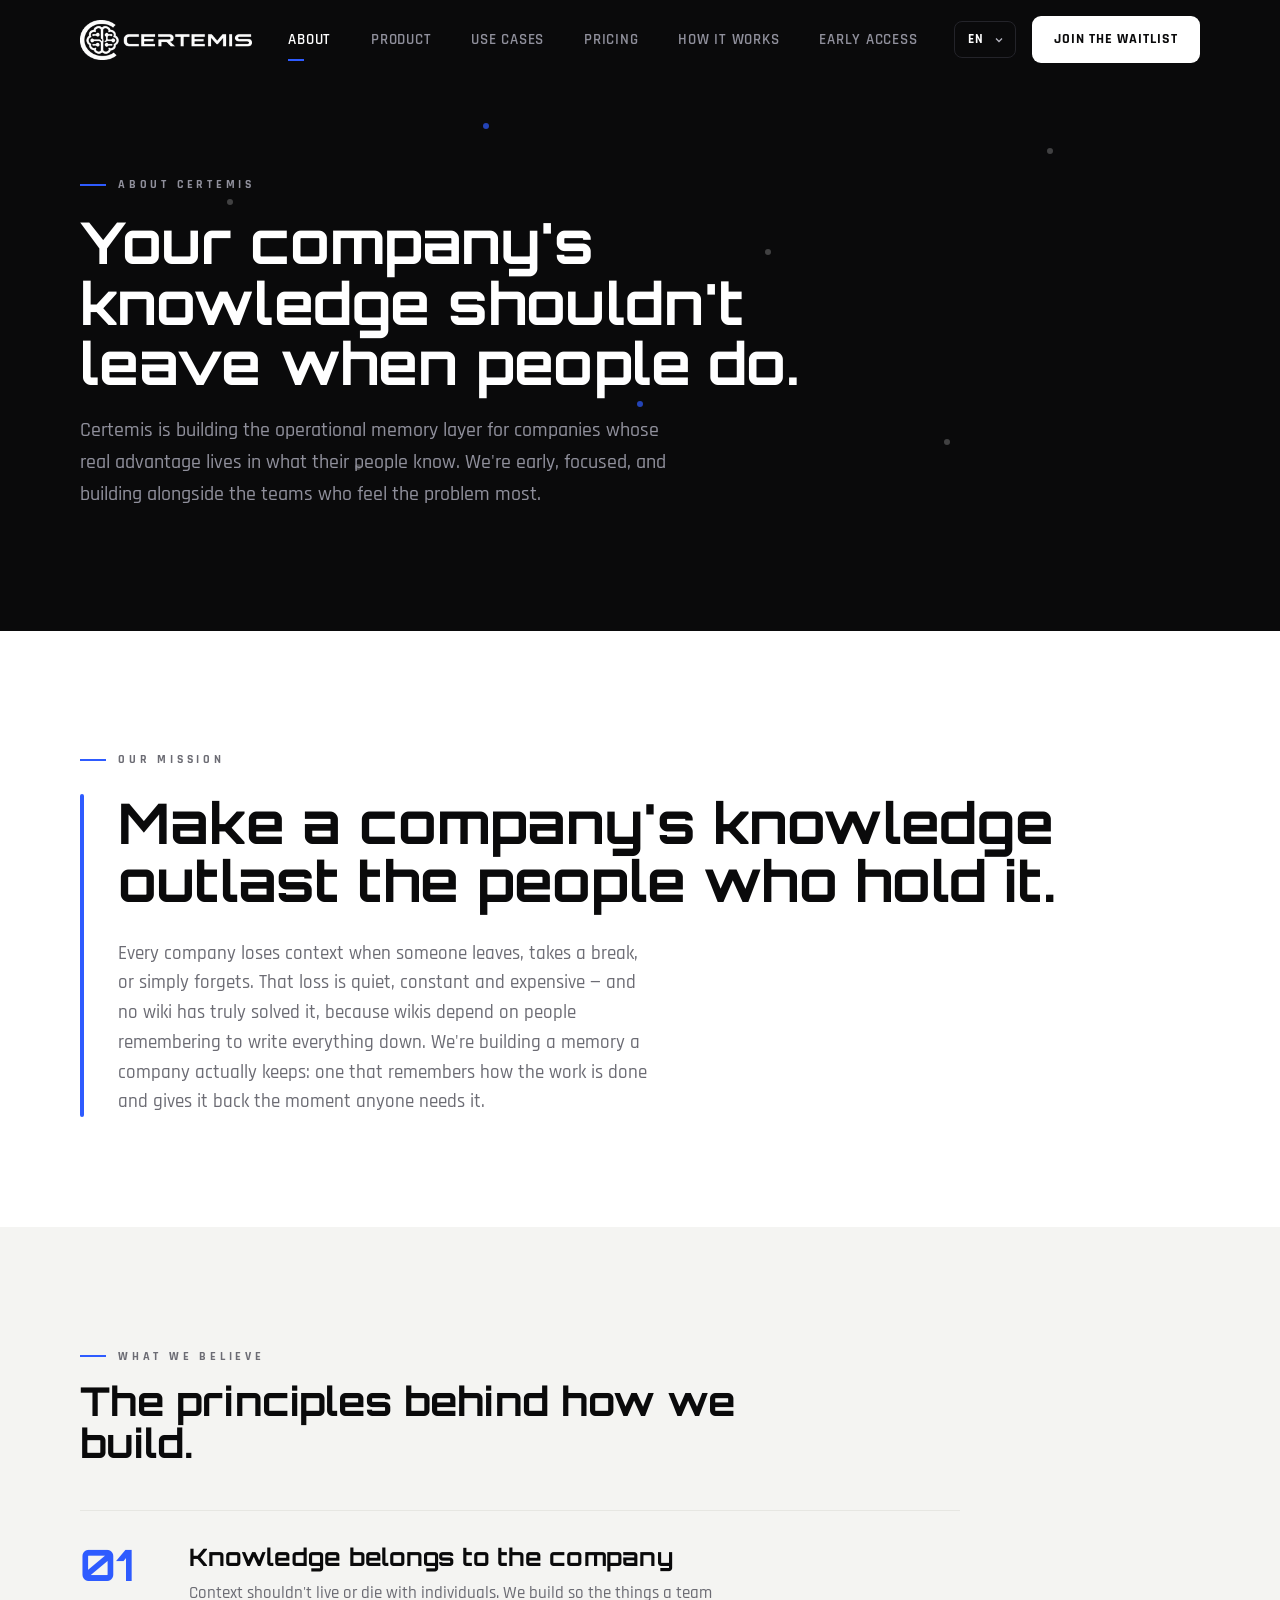
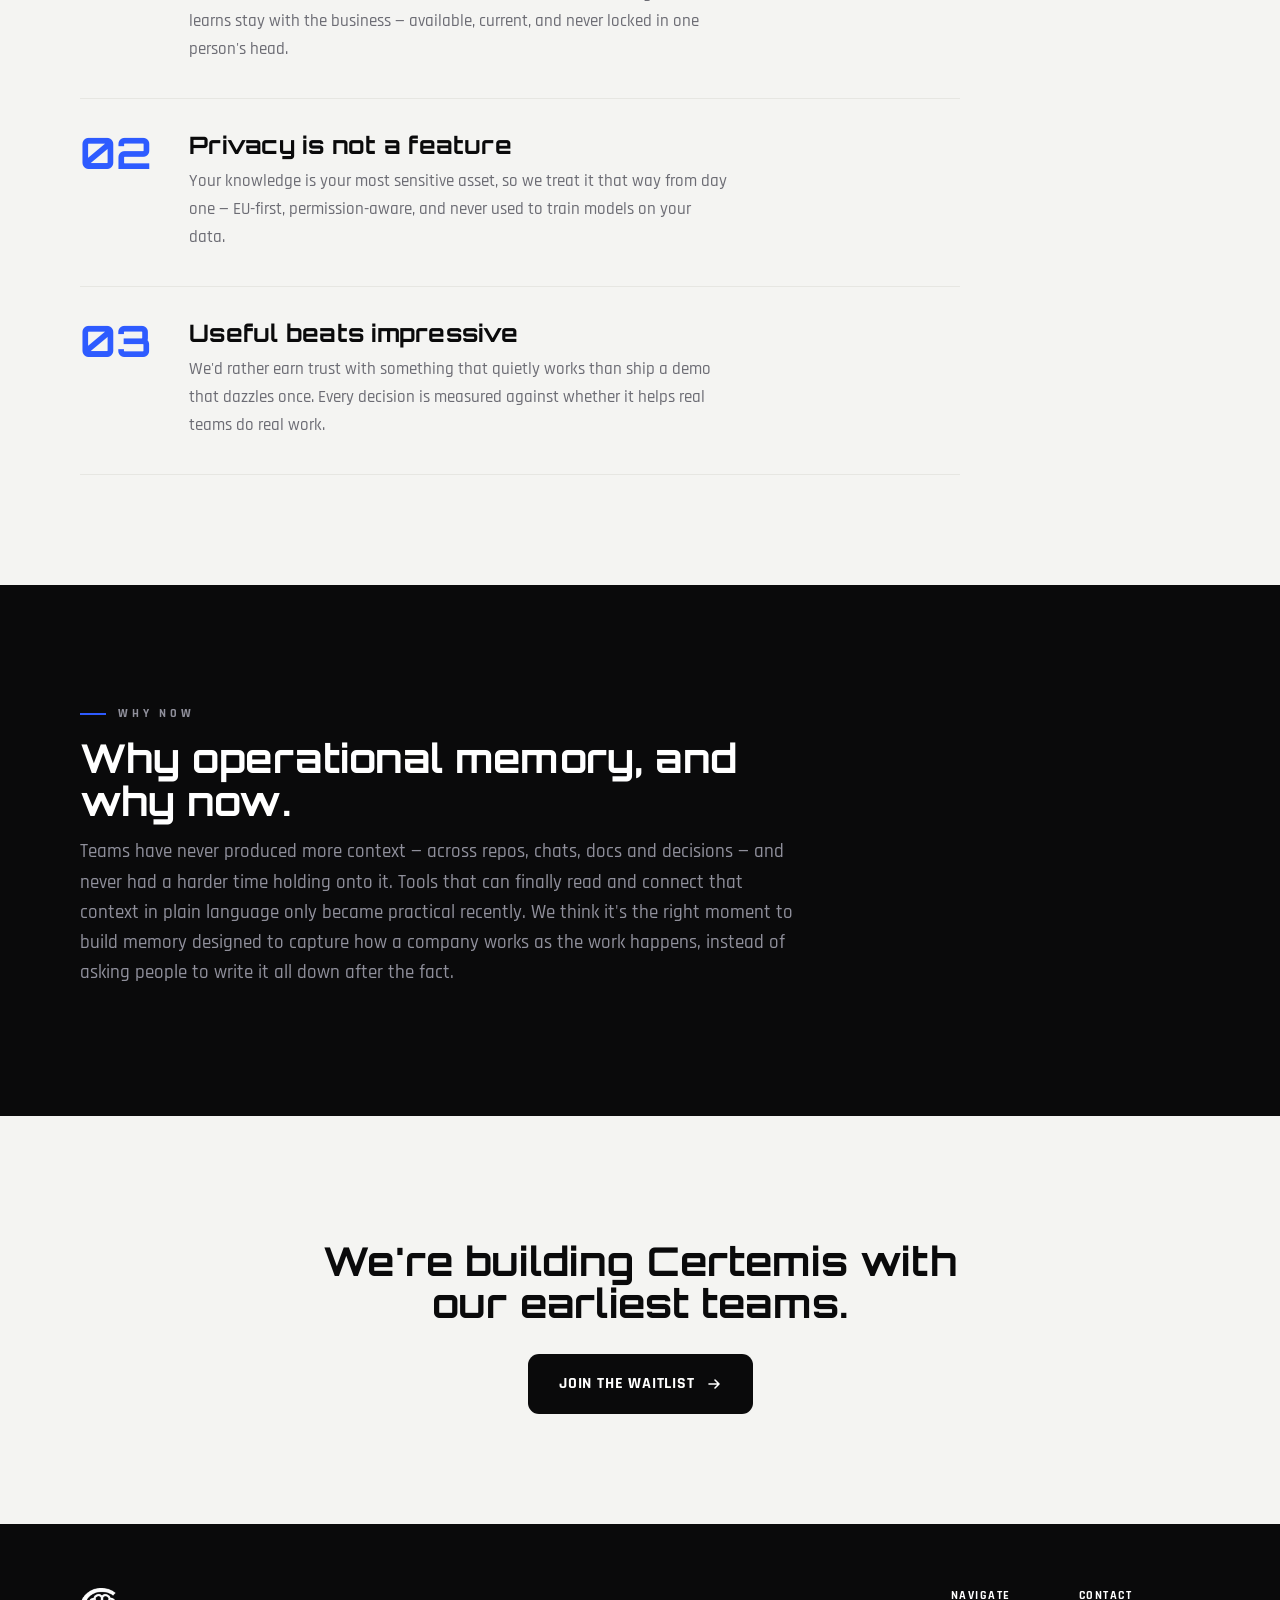
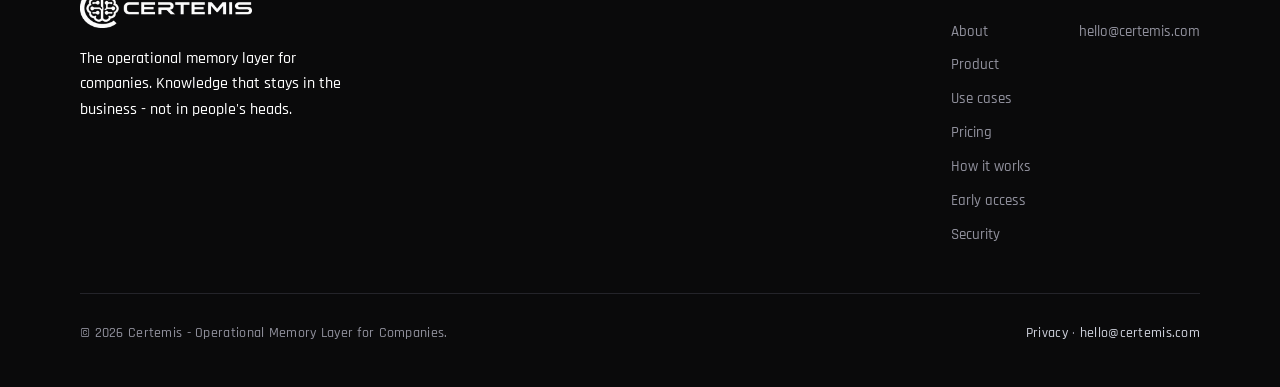
==== commit 58532d4e: "feat: unique animated about banner (quietly self-building network) Replace the shared .phero banner " ====
--- a/about.html
+++ b/about.html
@@ -56,9 +56,28 @@
   <a href="early-access.html" data-i18n="nav.cta">Join the waitlist</a>
 </nav>
 
-<section class="phero" data-hero-dark>
+<section class="ab-hero" data-hero-dark>
+  <div class="ab-hero-net" aria-hidden="true">
+    <svg class="ab-net-lines" viewBox="0 0 100 100" preserveAspectRatio="none">
+      <line pathLength="1" x1="18" y1="32" x2="38" y2="20"/>
+      <line pathLength="1" x1="38" y1="20" x2="60" y2="40"/>
+      <line pathLength="1" x1="60" y1="40" x2="82" y2="24"/>
+      <line pathLength="1" x1="38" y1="20" x2="50" y2="64"/>
+      <line pathLength="1" x1="60" y1="40" x2="50" y2="64"/>
+      <line pathLength="1" x1="50" y1="64" x2="28" y2="74"/>
+      <line pathLength="1" x1="50" y1="64" x2="74" y2="70"/>
+      <line pathLength="1" x1="60" y1="40" x2="74" y2="70"/>
+    </svg>
+    <i class="ab-net-dot" style="left:18%;top:32%"></i>
+    <i class="ab-net-dot a" style="left:38%;top:20%"></i>
+    <i class="ab-net-dot" style="left:60%;top:40%"></i>
+    <i class="ab-net-dot" style="left:82%;top:24%"></i>
+    <i class="ab-net-dot a" style="left:50%;top:64%"></i>
+    <i class="ab-net-dot" style="left:28%;top:74%"></i>
+    <i class="ab-net-dot" style="left:74%;top:70%"></i>
+  </div>
   <div class="wrap">
-    <div class="sec-head">
+    <div class="ab-hero-inner">
       <span class="eyebrow" data-i18n="about.kicker">About Certemis</span>
       <h1 data-i18n="about.h1">Your company's knowledge shouldn't leave when people do.</h1>
       <p data-i18n="about.p">Certemis is building the operational memory layer for companies whose real advantage lives in what their people know. We're early, focused, and building alongside the teams who feel the problem most.</p>
--- a/styles.css
+++ b/styles.css
@@ -624,3 +624,219 @@
   .ab-statement{column-gap:22px}
   .ab-val{gap:20px;padding:26px 0}
 }
+
+/* ===================================================================
+   Use-cases — unique animated banner ("knowledge quietly slips away")
+   and living scenario panels. Page-scoped; global .phero is untouched.
+   =================================================================== */
+.uc-hero{position:relative;overflow:hidden;background:var(--ink);color:#fff;padding:150px 0 112px}
+.uc-hero::before{content:"";position:absolute;inset:0;z-index:0;pointer-events:none;
+  background:radial-gradient(circle at 50% 28%,rgba(46,91,255,.12),transparent 60%)}
+.uc-hero-inner{position:relative;z-index:2;max-width:880px;margin:0 auto;text-align:center}
+.uc-hero .eyebrow{justify-content:center;color:var(--muted-dk)}
+.uc-hero h1{font-size:clamp(2.2rem,5.4vw,4rem);line-height:1.04;margin:.32em 0 .34em}
+.uc-hero p{color:var(--muted-dk);font-size:clamp(1.05rem,1.6vw,1.32rem);max-width:60ch;margin:0 auto}
+
+/* drifting, fading knowledge particles */
+.uc-hero-fx{position:absolute;inset:0;z-index:1;overflow:hidden;pointer-events:none}
+.uc-hero-fx span{position:absolute;width:5px;height:5px;border-radius:50%;background:rgba(255,255,255,.5);opacity:.22}
+.uc-hero-fx span.a{background:var(--accent)}
+.uc-hero-fx span.lg{width:7px;height:7px}
+
+/* fading dot trail woven under the copy (theme accent) */
+.uc-hero-trail{display:flex;gap:9px;justify-content:center;margin-top:30px}
+.uc-hero-trail i{width:7px;height:7px;border-radius:50%;background:var(--accent);opacity:.85}
+
+@keyframes uc-drift{0%{opacity:0;transform:translate3d(0,0,0) scale(.5)}20%{opacity:.5}75%{opacity:.16}100%{opacity:0;transform:translate3d(var(--dx,10px),-46px,0) scale(1.15)}}
+@keyframes uc-fadeout{0%,100%{opacity:.85;transform:translateY(0)}60%{opacity:.06;transform:translateY(-4px)}}
+@keyframes uc-hero-in{from{opacity:0;transform:translateY(16px);filter:blur(6px)}to{opacity:1;transform:none;filter:blur(0)}}
+
+/* living scenario panels */
+@keyframes uc-pulse{0%,100%{transform:scale(1)}50%{transform:scale(1.13)}}
+@keyframes uc-twinkle{0%,100%{opacity:1}50%{opacity:.3}}
+@keyframes uc-ghost{0%,100%{opacity:.5}50%{opacity:.1}}
+@keyframes uc-flow{to{stroke-dashoffset:-24}}
+
+@media (prefers-reduced-motion: no-preference){
+  .uc-hero-fx span{animation:uc-drift var(--t,9s) ease-in-out var(--d,0s) infinite}
+  .uc-hero-trail i{animation:uc-fadeout 3s ease-in-out infinite}
+  .uc-hero-trail i:nth-child(2){animation-delay:.4s}
+  .uc-hero-trail i:nth-child(3){animation-delay:.8s}
+
+  .uc-hero-inner .eyebrow,.uc-hero-inner h1,.uc-hero-inner p{animation:uc-hero-in .8s cubic-bezier(.2,.7,.2,1) both}
+  .uc-hero-inner h1{animation-delay:.1s}
+  .uc-hero-inner p{animation-delay:.2s}
+  .uc-hero-trail{animation:uc-hero-in .8s cubic-bezier(.2,.7,.2,1) .3s both}
+
+  .uc-panel .uc-node.accent{transform-box:fill-box;transform-origin:center;animation:uc-pulse 3s ease-in-out infinite}
+  .uc-panel .uc-node.ghost{animation:uc-ghost 4s ease-in-out infinite}
+  .uc-panel .uc-dot{transform-box:fill-box;transform-origin:center;animation:uc-twinkle 3s ease-in-out infinite}
+  .uc-panel .uc-dot:nth-of-type(2){animation-delay:.5s}
+  .uc-panel .uc-dot:nth-of-type(3){animation-delay:1s}
+  .uc-panel .uc-dot:nth-of-type(4){animation-delay:1.5s}
+  .uc-panel .uc-dot:nth-of-type(5){animation-delay:2s}
+  .uc-panel .uc-line{stroke-dasharray:5 7;animation:uc-flow 2.4s linear infinite}
+}
+
+@media(max-width:560px){
+  .uc-hero{padding:120px 0 84px}
+}
+
+/* ===================================================================
+   Product — unique animated banner ("scattered sources -> one layer").
+   Left-aligned copy with a memory-layer band beneath: scattered dots
+   converge onto one accent line, then disperse, on a loop. Page-scoped;
+   global .phero untouched.
+   =================================================================== */
+.pr-hero{position:relative;overflow:hidden;background:var(--ink);color:#fff;padding:148px 0 96px}
+.pr-hero::before{content:"";position:absolute;inset:0;z-index:0;pointer-events:none;
+  background:radial-gradient(circle at 22% 30%,rgba(46,91,255,.1),transparent 58%)}
+.pr-hero-inner{position:relative;z-index:2;max-width:820px}
+.pr-hero .eyebrow{color:var(--muted-dk)}
+.pr-hero h1{font-size:clamp(2.1rem,4.8vw,3.6rem);line-height:1.05;margin:.3em 0 .34em}
+.pr-hero p{color:var(--muted-dk);font-size:clamp(1.05rem,1.55vw,1.28rem);max-width:62ch;margin:0}
+
+/* the forming "memory layer" band */
+.pr-hero-layer{position:relative;z-index:1;height:118px;margin-top:50px;overflow:hidden}
+.pr-hero-line{position:absolute;left:0;right:0;top:50%;height:2px;border-radius:2px;background:var(--accent);
+  opacity:.5;transform-origin:center}
+.pr-hero-dot{position:absolute;top:50%;left:var(--x);width:6px;height:6px;margin:-3px 0 0 -3px;border-radius:50%;
+  background:rgba(255,255,255,.6);opacity:.55}
+.pr-hero-dot.a{background:var(--accent)}
+
+@keyframes pr-converge{0%,100%{transform:translate(var(--sx),var(--sy));opacity:.4}46%,54%{transform:translate(0,0);opacity:1}}
+@keyframes pr-line{0%,100%{opacity:.2;transform:scaleX(.55)}50%{opacity:.7;transform:scaleX(1)}}
+@keyframes pr-hero-in{from{opacity:0;transform:translateY(16px);filter:blur(6px)}to{opacity:1;transform:none;filter:blur(0)}}
+
+@media (prefers-reduced-motion: no-preference){
+  .pr-hero-dot{animation:pr-converge 8s ease-in-out var(--d,0s) infinite}
+  .pr-hero-line{animation:pr-line 8s ease-in-out infinite}
+  .pr-hero-inner .eyebrow,.pr-hero-inner h1,.pr-hero-inner p{animation:pr-hero-in .8s cubic-bezier(.2,.7,.2,1) both}
+  .pr-hero-inner h1{animation-delay:.1s}
+  .pr-hero-inner p{animation-delay:.2s}
+}
+
+@media(max-width:560px){
+  .pr-hero{padding:120px 0 76px}
+  .pr-hero-layer{height:96px;margin-top:40px}
+}
+
+/* ===================================================================
+   How it works — unique animated banner ("flow / sequence"): a 4-point
+   process track with a signal travelling left->right, lighting each node
+   in turn (preview of the timeline below). Page-scoped; .phero untouched.
+   =================================================================== */
+.hw-hero{position:relative;overflow:hidden;background:var(--ink);color:#fff;padding:148px 0 92px}
+.hw-hero::before{content:"";position:absolute;inset:0;z-index:0;pointer-events:none;
+  background:radial-gradient(circle at 18% 28%,rgba(46,91,255,.1),transparent 58%)}
+.hw-hero-inner{position:relative;z-index:2;max-width:780px}
+.hw-hero .eyebrow{color:var(--muted-dk)}
+.hw-hero h1{font-size:clamp(2.1rem,4.8vw,3.6rem);line-height:1.05;margin:.3em 0 .34em}
+.hw-hero p{color:var(--muted-dk);font-size:clamp(1.05rem,1.55vw,1.28rem);max-width:60ch;margin:0}
+
+/* the process track */
+.hw-hero-track{position:relative;z-index:1;height:74px;margin-top:48px}
+.hw-line{position:absolute;left:6%;right:6%;top:30px;height:2px;margin-top:-1px;border-radius:2px;background:rgba(46,91,255,.28)}
+.hw-signal{position:absolute;top:30px;left:6%;width:11px;height:11px;margin:-5.5px 0 0 -5.5px;border-radius:50%;
+  background:#fff;box-shadow:0 0 16px 3px rgba(46,91,255,.85);opacity:0}
+.hw-node{position:absolute;top:30px;width:14px;height:14px;margin:-7px 0 0 -7px;border-radius:50%;
+  background:#16161c;border:2px solid var(--accent);opacity:.55}
+.hw-num{position:absolute;top:46px;transform:translateX(-50%);font-family:var(--display);font-weight:700;
+  font-size:.82rem;letter-spacing:.06em;color:var(--muted-dk);opacity:.7}
+
+@keyframes hw-travel{0%{left:6%;opacity:0}8%{opacity:1}90%{opacity:1}100%{left:94%;opacity:0}}
+@keyframes hw-pulse{0%{opacity:.55;transform:scale(1);box-shadow:0 0 0 0 rgba(46,91,255,0)}
+  6%{opacity:1;transform:scale(1.32);box-shadow:0 0 20px 2px rgba(46,91,255,.6)}
+  26%,100%{opacity:.55;transform:scale(1);box-shadow:0 0 0 0 rgba(46,91,255,0)}}
+@keyframes hw-hero-in{from{opacity:0;transform:translateY(16px);filter:blur(6px)}to{opacity:1;transform:none;filter:blur(0)}}
+
+@media (prefers-reduced-motion: no-preference){
+  .hw-signal{animation:hw-travel 3.2s linear infinite}
+  .hw-node{animation:hw-pulse 3.2s linear infinite}
+  .hw-node.n2{animation-delay:1s}
+  .hw-node.n3{animation-delay:2s}
+  .hw-node.n4{animation-delay:3s}
+  .hw-hero-inner .eyebrow,.hw-hero-inner h1,.hw-hero-inner p{animation:hw-hero-in .8s cubic-bezier(.2,.7,.2,1) both}
+  .hw-hero-inner h1{animation-delay:.1s}
+  .hw-hero-inner p{animation-delay:.2s}
+}
+
+@media(max-width:560px){
+  .hw-hero{padding:120px 0 72px}
+  .hw-hero-track{margin-top:40px}
+}
+
+/* ===================================================================
+   Security — unique animated banner ("scan / forming protection"): an
+   accent scan band sweeps across a faint dot grid, with a discreet
+   geometric shield. Page-scoped; global .phero untouched.
+   =================================================================== */
+.se-hero{position:relative;overflow:hidden;background:var(--ink);color:#fff;padding:150px 0 104px}
+.se-hero::before{content:"";position:absolute;inset:0;z-index:0;pointer-events:none;opacity:.5;
+  background-image:radial-gradient(rgba(255,255,255,.1) 1.4px,transparent 1.6px);background-size:30px 30px;
+  -webkit-mask:radial-gradient(circle at 32% 42%,#000,transparent 80%);mask:radial-gradient(circle at 32% 42%,#000,transparent 80%)}
+.se-hero-scan{position:absolute;top:0;bottom:0;left:0;width:170px;z-index:1;pointer-events:none;opacity:0;will-change:transform;
+  background:linear-gradient(90deg,transparent 0,rgba(46,91,255,.06) 28%,rgba(46,91,255,.24) 46%,#aec6ff 50%,rgba(46,91,255,.16) 56%,transparent 74%)}
+.se-hero-shield{position:absolute;right:-44px;top:50%;transform:translateY(-50%);z-index:0;
+  width:min(42vw,420px);opacity:.14;color:var(--accent);pointer-events:none}
+.se-hero-shield svg{display:block;width:100%;height:auto}
+.se-hero-inner{position:relative;z-index:2;max-width:760px}
+.se-hero .eyebrow{color:var(--muted-dk)}
+.se-hero h1{font-size:clamp(2.1rem,4.8vw,3.6rem);line-height:1.05;margin:.3em 0 .34em}
+.se-hero p{color:var(--muted-dk);font-size:clamp(1.05rem,1.55vw,1.28rem);max-width:60ch;margin:0}
+
+@keyframes se-scan{0%{transform:translateX(-170px)}100%{transform:translateX(calc(100vw + 170px))}}
+@keyframes se-hero-in{from{opacity:0;transform:translateY(16px);filter:blur(6px)}to{opacity:1;transform:none;filter:blur(0)}}
+
+@media (prefers-reduced-motion: no-preference){
+  .se-hero-scan{opacity:1;animation:se-scan 7s linear infinite}
+  .se-hero-inner .eyebrow,.se-hero-inner h1,.se-hero-inner p{animation:se-hero-in .8s cubic-bezier(.2,.7,.2,1) both}
+  .se-hero-inner h1{animation-delay:.1s}
+  .se-hero-inner p{animation-delay:.2s}
+}
+
+@media(max-width:560px){
+  .se-hero{padding:120px 0 80px}
+  .se-hero-shield{opacity:.1;right:-70px}
+}
+
+/* ===================================================================
+   About — unique animated banner ("quiet self-building network"): a
+   faint constellation whose connection lines slowly draw themselves in
+   on a calm, long loop. Page-scoped; global .phero untouched.
+   =================================================================== */
+.ab-hero{position:relative;overflow:hidden;background:var(--ink);color:#fff;padding:166px 0 120px}
+.ab-hero-net{position:absolute;inset:0;z-index:0;pointer-events:none}
+.ab-net-lines{position:absolute;inset:0;width:100%;height:100%;overflow:visible}
+.ab-net-line{stroke:rgba(255,255,255,.3);stroke-width:1;fill:none;vector-effect:non-scaling-stroke;
+  stroke-dasharray:1;stroke-dashoffset:0;opacity:.35}
+.ab-net-dot{position:absolute;width:6px;height:6px;margin:-3px 0 0 -3px;border-radius:50%;background:rgba(255,255,255,.45);opacity:.5}
+.ab-net-dot.a{background:var(--accent);opacity:.7}
+.ab-hero-inner{position:relative;z-index:2;max-width:820px}
+.ab-hero .eyebrow{color:var(--muted-dk)}
+.ab-hero h1{font-size:clamp(2.1rem,4.8vw,3.6rem);line-height:1.05;margin:.3em 0 .36em}
+.ab-hero p{color:var(--muted-dk);font-size:clamp(1.05rem,1.55vw,1.3rem);max-width:60ch;margin:0}
+
+@keyframes ab-draw{0%{stroke-dashoffset:1;opacity:0}12%{opacity:.4}45%,82%{stroke-dashoffset:0;opacity:.4}96%{opacity:0}100%{stroke-dashoffset:0;opacity:0}}
+@keyframes ab-dot{0%,100%{opacity:.45}50%{opacity:.85}}
+@keyframes ab-hero-in{from{opacity:0;transform:translateY(14px);filter:blur(6px)}to{opacity:1;transform:none;filter:blur(0)}}
+
+@media (prefers-reduced-motion: no-preference){
+  .ab-net-line{animation:ab-draw 15s ease-in-out infinite}
+  .ab-net-line:nth-child(2){animation-delay:.8s}
+  .ab-net-line:nth-child(3){animation-delay:1.6s}
+  .ab-net-line:nth-child(4){animation-delay:2.4s}
+  .ab-net-line:nth-child(5){animation-delay:3.2s}
+  .ab-net-line:nth-child(6){animation-delay:4s}
+  .ab-net-line:nth-child(7){animation-delay:4.8s}
+  .ab-net-line:nth-child(8){animation-delay:5.6s}
+  .ab-net-dot{animation:ab-dot 7s ease-in-out infinite}
+  .ab-net-dot.a{animation-duration:6s}
+  .ab-hero-inner .eyebrow,.ab-hero-inner h1,.ab-hero-inner p{animation:ab-hero-in 1s cubic-bezier(.2,.7,.2,1) both}
+  .ab-hero-inner h1{animation-delay:.14s}
+  .ab-hero-inner p{animation-delay:.28s}
+}
+
+@media(max-width:560px){
+  .ab-hero{padding:128px 0 84px}
+}
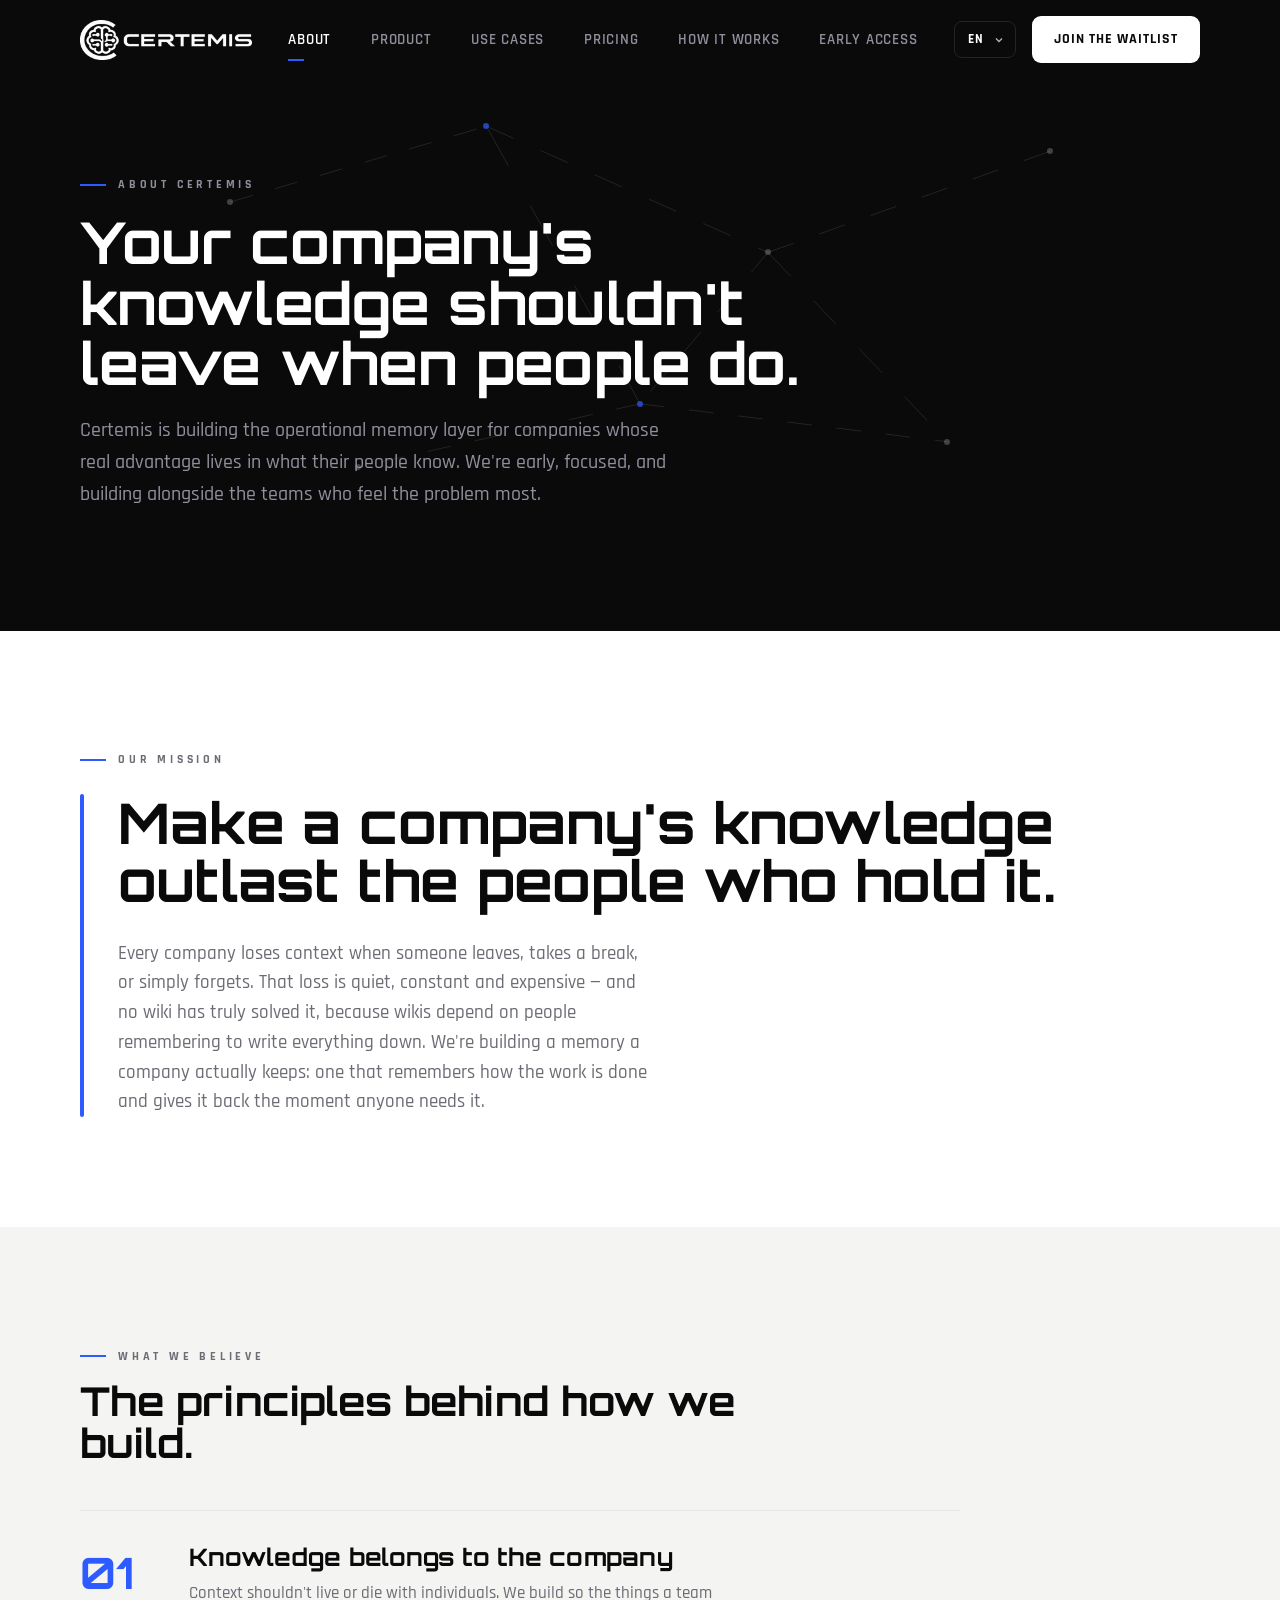
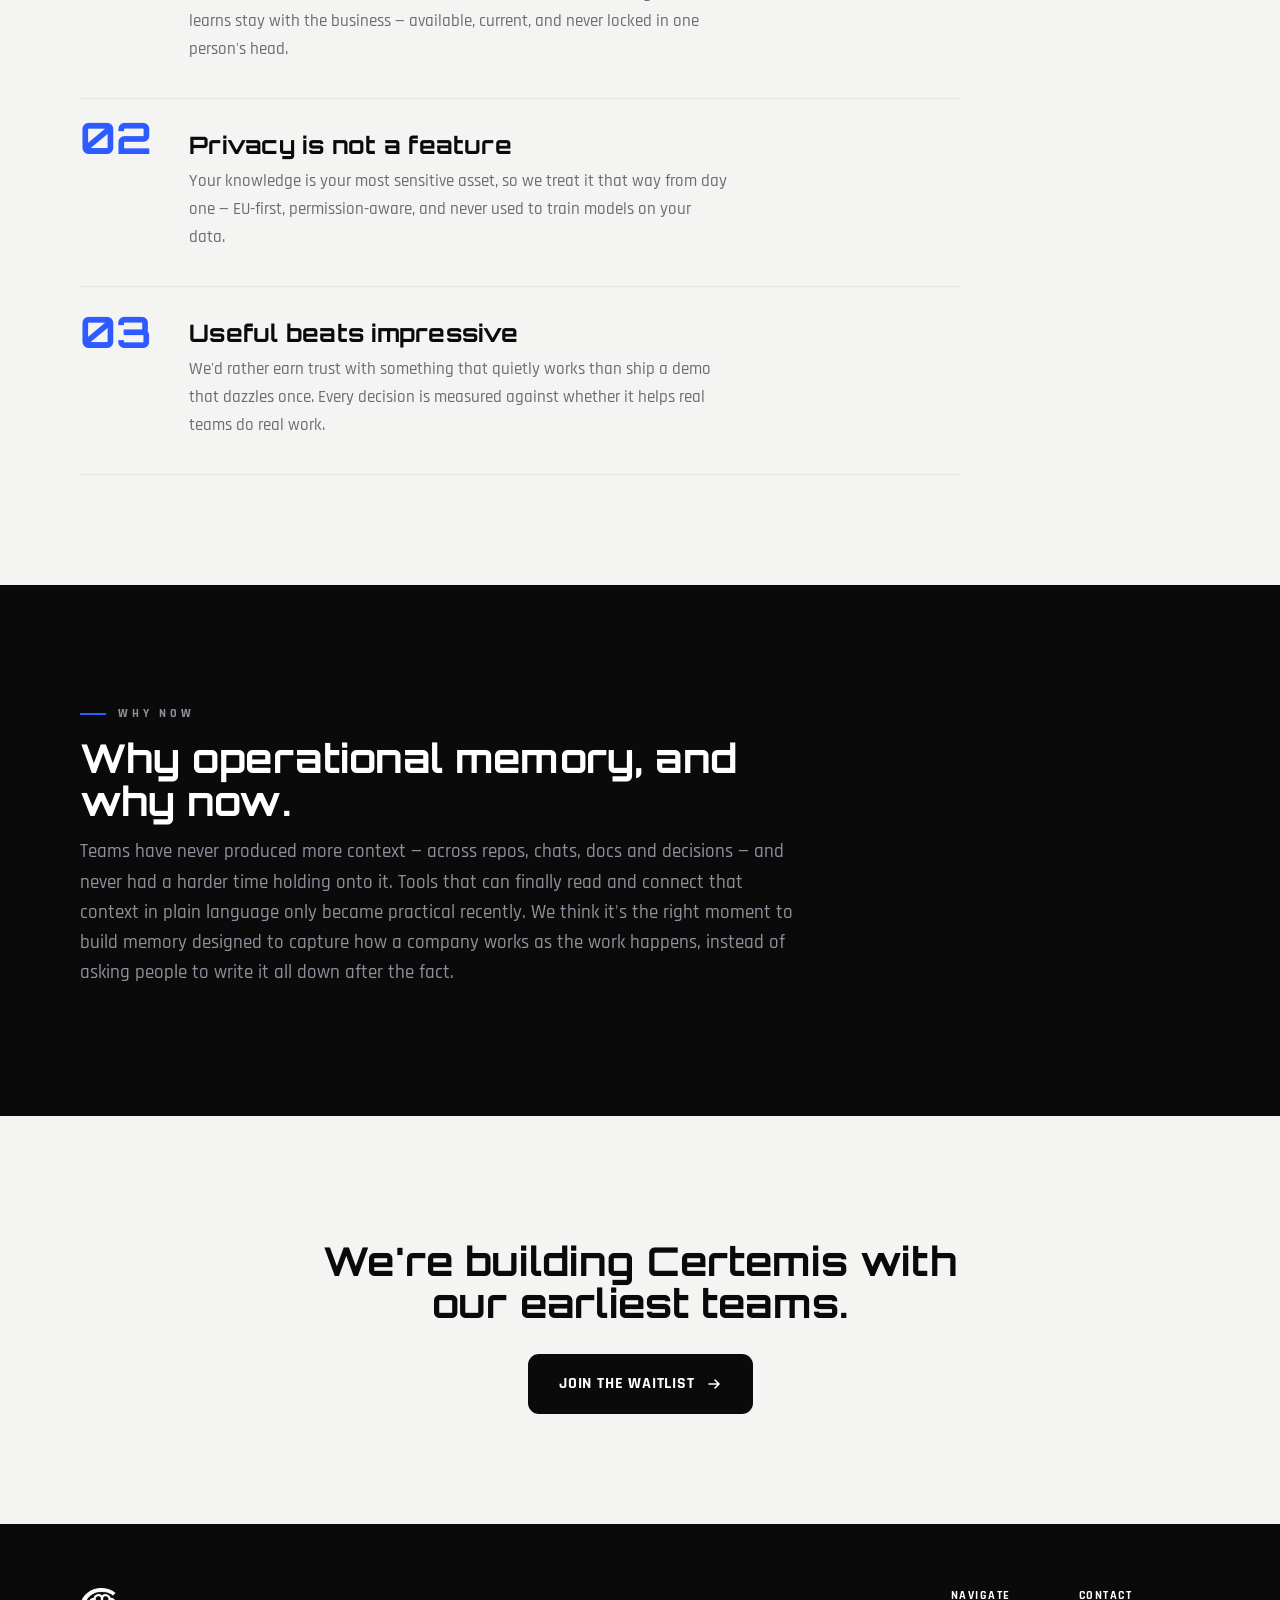
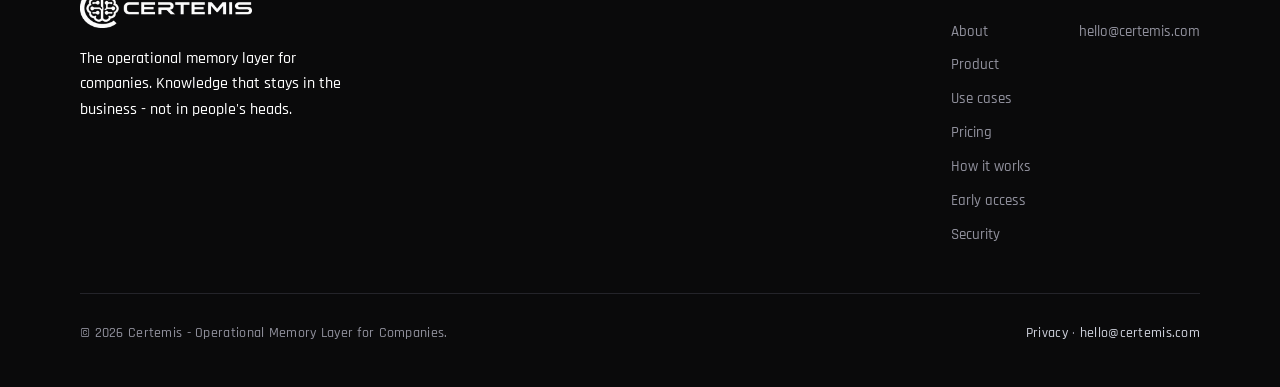
==== commit 4d5fd4eb: "fix: hero node/line + symbol alignment, animate about net, one-way product inflow; add scroll-reacti" ====
--- a/about.html
+++ b/about.html
@@ -59,14 +59,14 @@
 <section class="ab-hero" data-hero-dark>
   <div class="ab-hero-net" aria-hidden="true">
     <svg class="ab-net-lines" viewBox="0 0 100 100" preserveAspectRatio="none">
-      <line pathLength="1" x1="18" y1="32" x2="38" y2="20"/>
-      <line pathLength="1" x1="38" y1="20" x2="60" y2="40"/>
-      <line pathLength="1" x1="60" y1="40" x2="82" y2="24"/>
-      <line pathLength="1" x1="38" y1="20" x2="50" y2="64"/>
-      <line pathLength="1" x1="60" y1="40" x2="50" y2="64"/>
-      <line pathLength="1" x1="50" y1="64" x2="28" y2="74"/>
-      <line pathLength="1" x1="50" y1="64" x2="74" y2="70"/>
-      <line pathLength="1" x1="60" y1="40" x2="74" y2="70"/>
+      <line class="ab-net-line" pathLength="1" x1="18" y1="32" x2="38" y2="20"/>
+      <line class="ab-net-line" pathLength="1" x1="38" y1="20" x2="60" y2="40"/>
+      <line class="ab-net-line" pathLength="1" x1="60" y1="40" x2="82" y2="24"/>
+      <line class="ab-net-line" pathLength="1" x1="38" y1="20" x2="50" y2="64"/>
+      <line class="ab-net-line" pathLength="1" x1="60" y1="40" x2="50" y2="64"/>
+      <line class="ab-net-line" pathLength="1" x1="50" y1="64" x2="28" y2="74"/>
+      <line class="ab-net-line" pathLength="1" x1="50" y1="64" x2="74" y2="70"/>
+      <line class="ab-net-line" pathLength="1" x1="60" y1="40" x2="74" y2="70"/>
     </svg>
     <i class="ab-net-dot" style="left:18%;top:32%"></i>
     <i class="ab-net-dot a" style="left:38%;top:20%"></i>
@@ -105,9 +105,9 @@
       <h2 data-i18n="about.values.h">The principles behind how we build.</h2>
     </div>
     <div class="ab-values">
-      <div class="ab-val reveal d1"><span class="ab-num" aria-hidden="true">01</span><div class="ab-val-body"><h3 data-i18n="about.v1t">Knowledge belongs to the company</h3><p data-i18n="about.v1p"></p></div></div>
-      <div class="ab-val reveal d2"><span class="ab-num" aria-hidden="true">02</span><div class="ab-val-body"><h3 data-i18n="about.v2t">Privacy is not a feature</h3><p data-i18n="about.v2p"></p></div></div>
-      <div class="ab-val reveal d3"><span class="ab-num" aria-hidden="true">03</span><div class="ab-val-body"><h3 data-i18n="about.v3t">Useful beats impressive</h3><p data-i18n="about.v3p"></p></div></div>
+      <div class="ab-val reveal d1"><span class="ab-num" data-sfx="rise" aria-hidden="true">01</span><div class="ab-val-body"><h3 data-i18n="about.v1t">Knowledge belongs to the company</h3><p data-i18n="about.v1p"></p></div></div>
+      <div class="ab-val reveal d2"><span class="ab-num" data-sfx="rise" aria-hidden="true">02</span><div class="ab-val-body"><h3 data-i18n="about.v2t">Privacy is not a feature</h3><p data-i18n="about.v2p"></p></div></div>
+      <div class="ab-val reveal d3"><span class="ab-num" data-sfx="rise" aria-hidden="true">03</span><div class="ab-val-body"><h3 data-i18n="about.v3t">Useful beats impressive</h3><p data-i18n="about.v3p"></p></div></div>
     </div>
   </div>
 </section>
--- a/styles.css
+++ b/styles.css
@@ -443,9 +443,10 @@
   stroke-dasharray:2.5 21;stroke-dashoffset:23.5;vector-effect:non-scaling-stroke}
 
 /* source nodes on a ring around the core */
-.ha-src{position:absolute;transform:translate(-50%,-50%);display:flex;flex-direction:column;align-items:center;gap:7px}
-.ha-dot{width:18px;height:18px;border-radius:50%;background:#16161c;border:2px solid rgba(255,255,255,.6);box-shadow:0 0 0 5px rgba(255,255,255,.045)}
-.ha-lbl{font-size:clamp(.66rem,1.45vw,.84rem);font-weight:600;letter-spacing:.03em;color:#dde0ea;white-space:nowrap}
+/* anchor = the DOT's centre (so connecting lines meet the node exactly); label hangs below */
+.ha-src{position:absolute;width:18px;height:18px;transform:translate(-50%,-50%)}
+.ha-dot{display:block;width:18px;height:18px;border-radius:50%;background:#16161c;border:2px solid rgba(255,255,255,.6);box-shadow:0 0 0 5px rgba(255,255,255,.045)}
+.ha-lbl{position:absolute;top:calc(100% + 8px);left:50%;transform:translateX(-50%);font-size:clamp(.66rem,1.45vw,.84rem);font-weight:600;letter-spacing:.03em;color:#dde0ea;white-space:nowrap}
 .ha-src.s1{left:50%;top:12%}.ha-src.s2{left:84%;top:31%}.ha-src.s3{left:84%;top:69%}
 .ha-src.s4{left:50%;top:88%}.ha-src.s5{left:16%;top:69%}.ha-src.s6{left:16%;top:31%}
 
@@ -704,7 +705,7 @@
   background:rgba(255,255,255,.6);opacity:.55}
 .pr-hero-dot.a{background:var(--accent)}
 
-@keyframes pr-converge{0%,100%{transform:translate(var(--sx),var(--sy));opacity:.4}46%,54%{transform:translate(0,0);opacity:1}}
+@keyframes pr-converge{0%{transform:translate(var(--sx),var(--sy));opacity:0}16%{opacity:.85}80%{opacity:.85}100%{transform:translate(0,0);opacity:0}}
 @keyframes pr-line{0%,100%{opacity:.2;transform:scaleX(.55)}50%{opacity:.7;transform:scaleX(1)}}
 @keyframes pr-hero-in{from{opacity:0;transform:translateY(16px);filter:blur(6px)}to{opacity:1;transform:none;filter:blur(0)}}
 
@@ -840,3 +841,62 @@
 @media(max-width:560px){
   .ab-hero{padding:128px 0 84px}
 }
+
+/* ===================================================================
+   Pricing — unique animated banner ("scaling / growth"): accent bars
+   rising from a baseline in an ascending staircase, growing in sequence
+   then resetting on a loop. Page-scoped; global .phero untouched.
+   =================================================================== */
+.pc-hero{position:relative;overflow:hidden;background:var(--ink);color:#fff;padding:150px 0 96px}
+.pc-hero::before{content:"";position:absolute;inset:0;z-index:0;pointer-events:none;
+  background:radial-gradient(circle at 20% 30%,rgba(46,91,255,.1),transparent 58%)}
+.pc-hero-inner{position:relative;z-index:2;max-width:780px}
+.pc-hero .eyebrow{color:var(--muted-dk)}
+.pc-hero h1{font-size:clamp(2.1rem,4.8vw,3.6rem);line-height:1.05;margin:.3em 0 .34em}
+.pc-hero p{color:var(--muted-dk);font-size:clamp(1.05rem,1.55vw,1.28rem);max-width:62ch;margin:0}
+
+/* the growth chart */
+.pc-hero-bars{position:relative;z-index:1;height:120px;margin-top:50px;display:flex;align-items:flex-end;gap:10px}
+.pc-hero-bars::after{content:"";position:absolute;left:0;right:0;bottom:0;height:1px;background:rgba(255,255,255,.12)}
+.pc-bar{flex:1 1 0;height:var(--h,40%);min-width:0;border-radius:3px 3px 0 0;
+  background:rgba(46,91,255,.32);transform-origin:bottom;transform:scaleY(1)}
+.pc-bar.a{background:var(--accent)}
+
+@keyframes pc-grow{0%{transform:scaleY(0)}30%{transform:scaleY(1)}85%{transform:scaleY(1)}100%{transform:scaleY(0)}}
+@keyframes pc-hero-in{from{opacity:0;transform:translateY(16px);filter:blur(6px)}to{opacity:1;transform:none;filter:blur(0)}}
+
+@media (prefers-reduced-motion: no-preference){
+  .pc-bar{animation:pc-grow 6.5s cubic-bezier(.2,.7,.2,1) both}
+  .pc-bar:nth-child(1){animation-delay:0s}.pc-bar:nth-child(2){animation-delay:.13s}
+  .pc-bar:nth-child(3){animation-delay:.26s}.pc-bar:nth-child(4){animation-delay:.39s}
+  .pc-bar:nth-child(5){animation-delay:.52s}.pc-bar:nth-child(6){animation-delay:.65s}
+  .pc-bar:nth-child(7){animation-delay:.78s}.pc-bar:nth-child(8){animation-delay:.91s}
+  .pc-bar:nth-child(9){animation-delay:1.04s}.pc-bar:nth-child(10){animation-delay:1.17s}
+  .pc-bar:nth-child(11){animation-delay:1.3s}.pc-bar:nth-child(12){animation-delay:1.43s}
+  .pc-hero-inner .eyebrow,.pc-hero-inner h1,.pc-hero-inner p{animation:pc-hero-in .8s cubic-bezier(.2,.7,.2,1) both}
+  .pc-hero-inner h1{animation-delay:.1s}
+  .pc-hero-inner p{animation-delay:.2s}
+}
+
+@media(max-width:560px){
+  .pc-hero{padding:120px 0 76px}
+  .pc-hero-bars{height:92px;margin-top:40px;gap:6px}
+}
+
+/* === Use-cases: per-scenario reality-check stat + "Why it adds up" metrics === */
+.uc-stat{margin:24px 0 0;padding:11px 0 11px 18px;border-left:3px solid var(--accent);
+  color:var(--muted);font-size:.96rem;line-height:1.5;max-width:60ch}
+.uc-metrics{display:grid;grid-template-columns:repeat(3,1fr);gap:30px;margin-top:50px}
+.uc-metric-n{font-family:var(--display);font-weight:700;color:var(--accent);line-height:1;font-size:clamp(2rem,4vw,2.9rem)}
+.uc-metric-c{color:var(--muted-dk);font-size:1rem;margin-top:12px;max-width:32ch}
+.uc-src{margin-top:30px;color:var(--muted-dk);font-size:.86rem;opacity:.85}
+.uc-src a{color:#b6b6c2;text-decoration:underline;text-underline-offset:2px;transition:color .2s}
+.uc-src a:hover{color:#fff}
+@media(max-width:680px){
+  .uc-metrics{grid-template-columns:1fr;gap:26px}
+}
+
+/* === Scroll-reactive effects (driven by site.js setting --sp / transform) ===
+   Without JS or under reduced motion these rest in their natural state. */
+.sfx-line{width:100%;height:2px;border-radius:2px;background:var(--accent);opacity:.45;
+  transform-origin:left;transform:scaleX(var(--sp,1))}
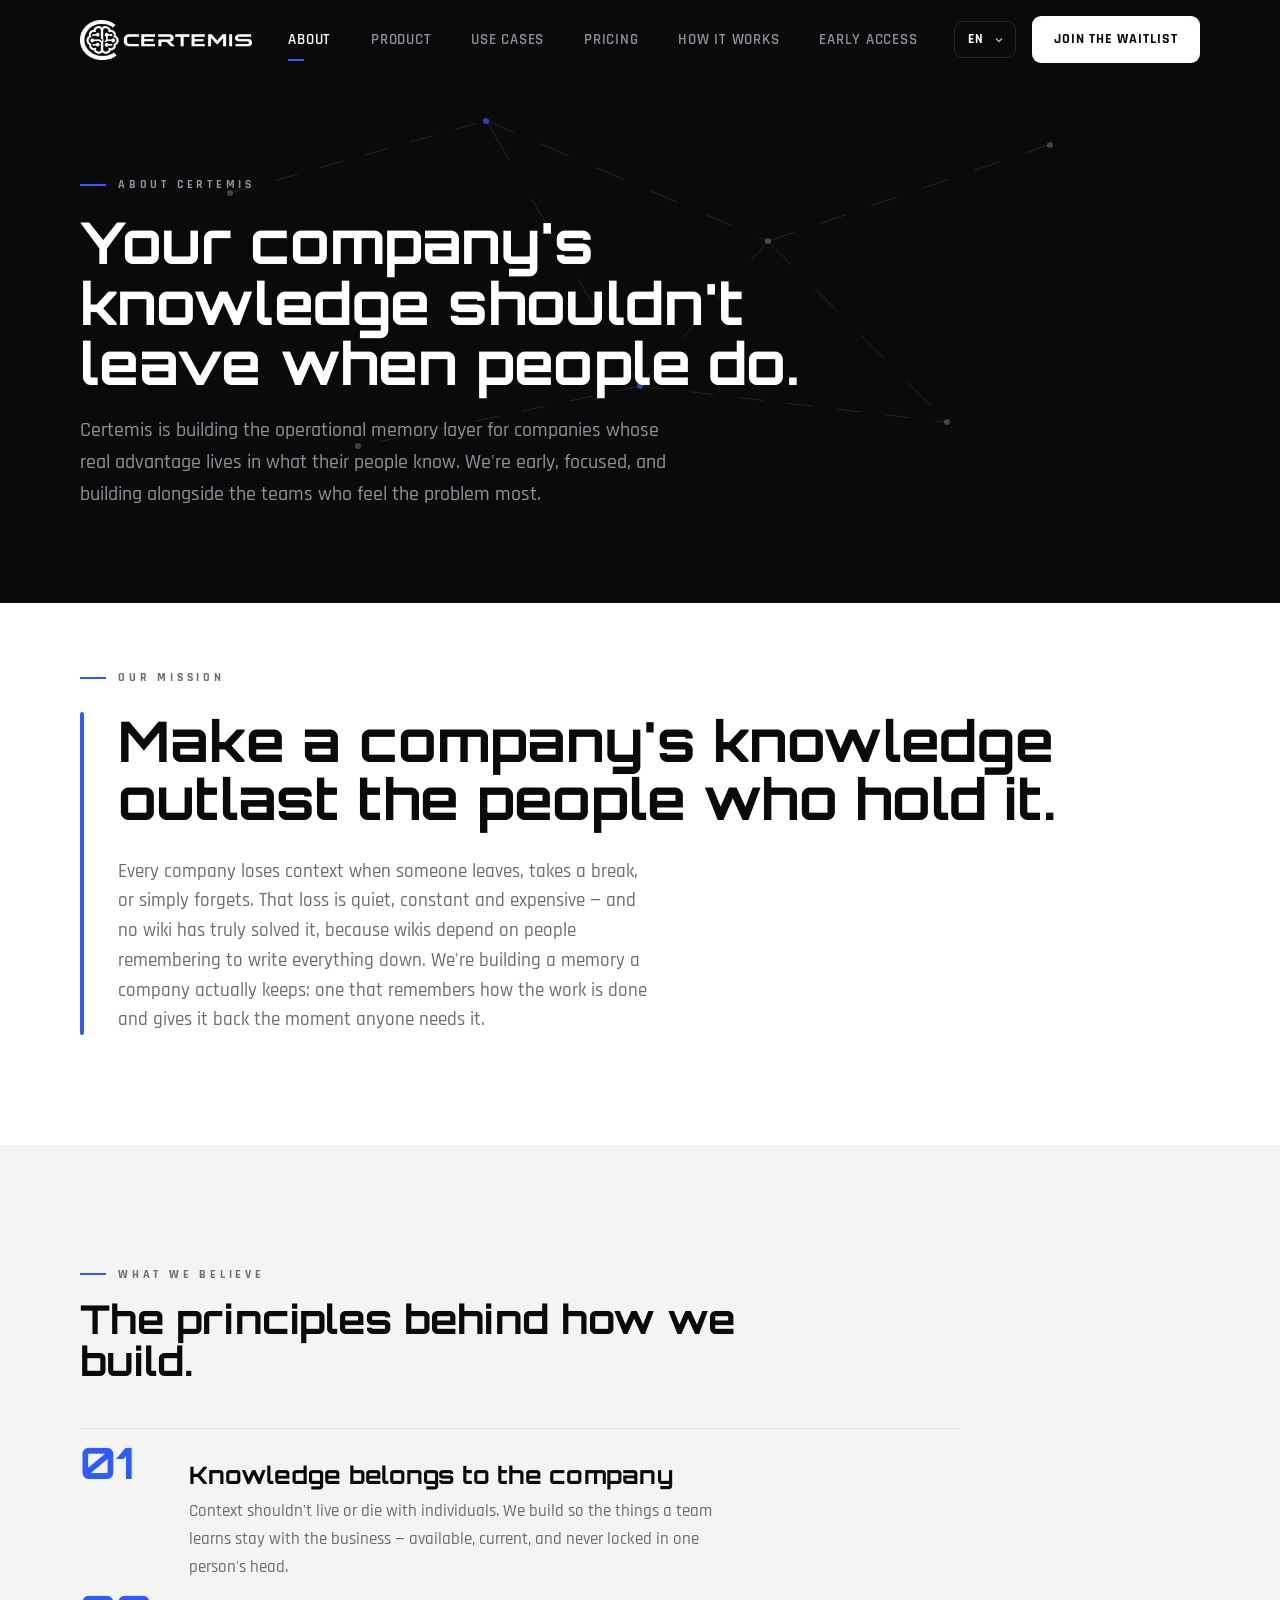
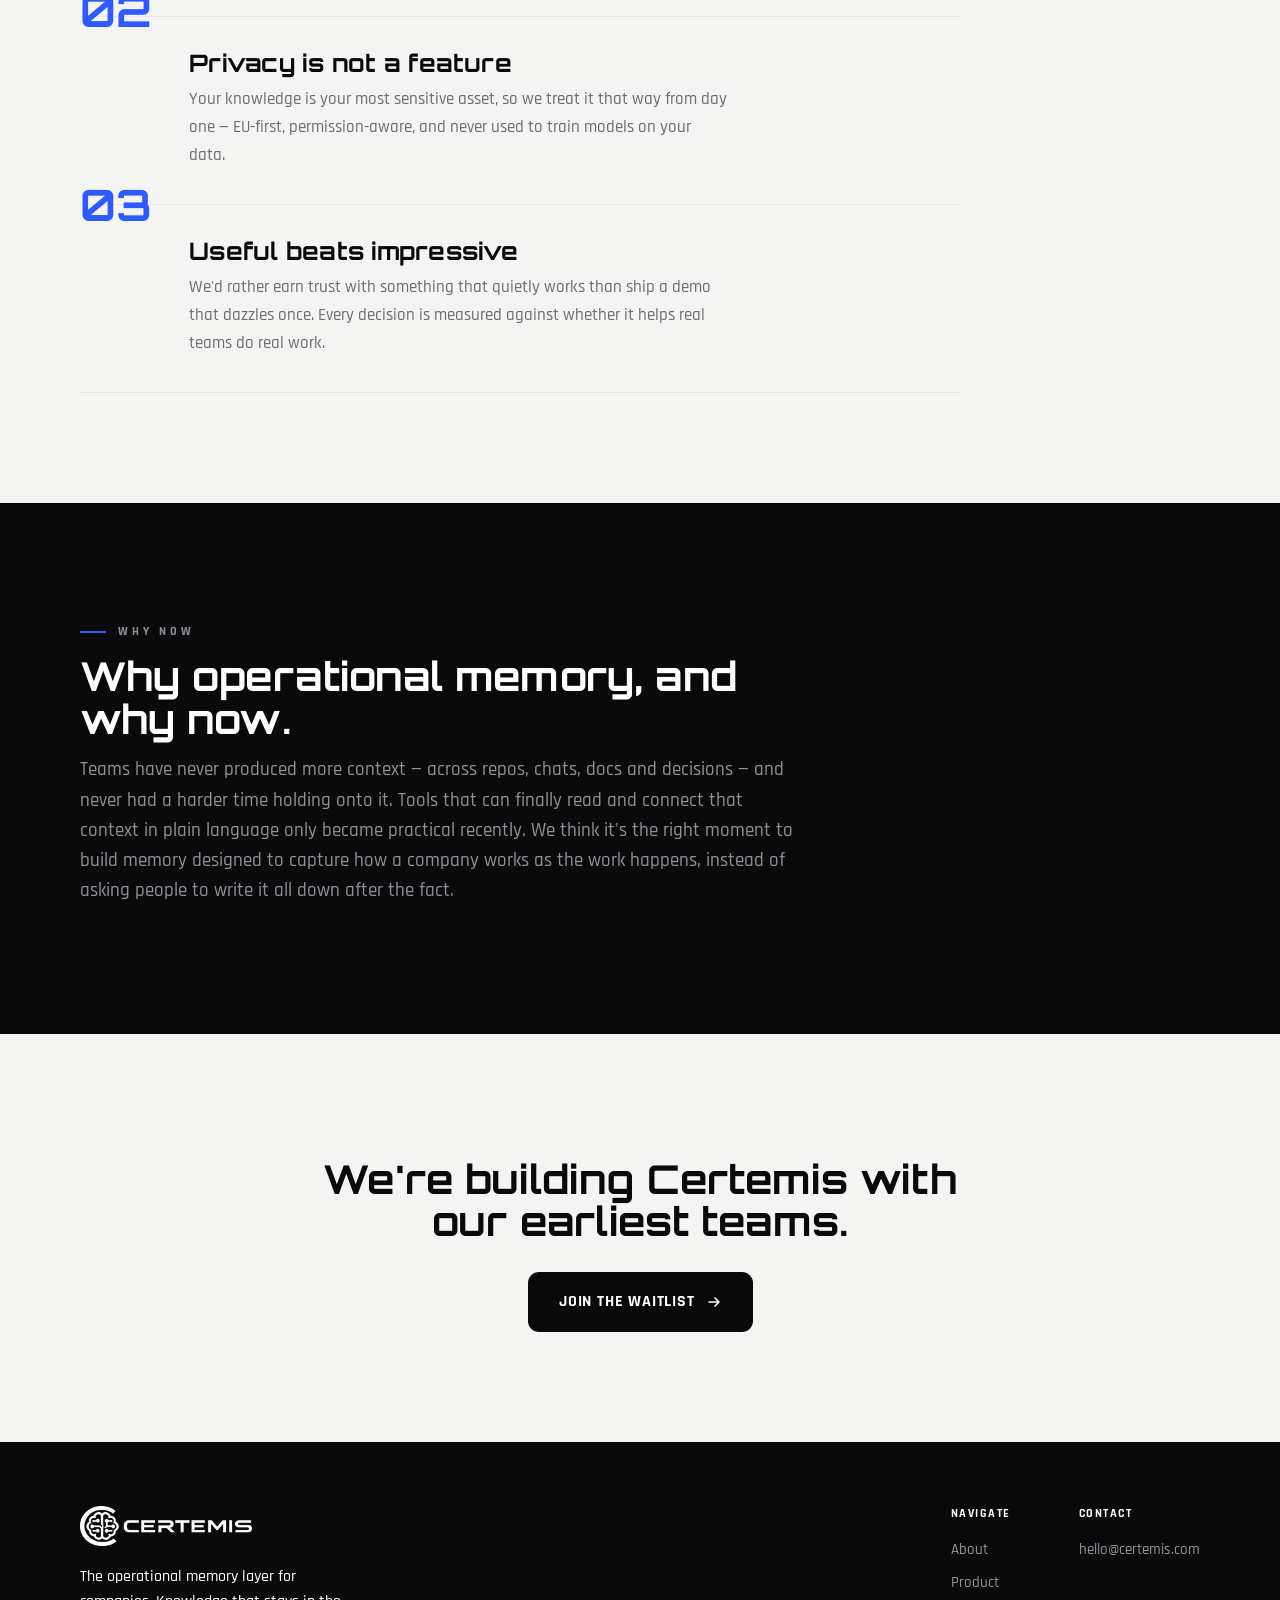
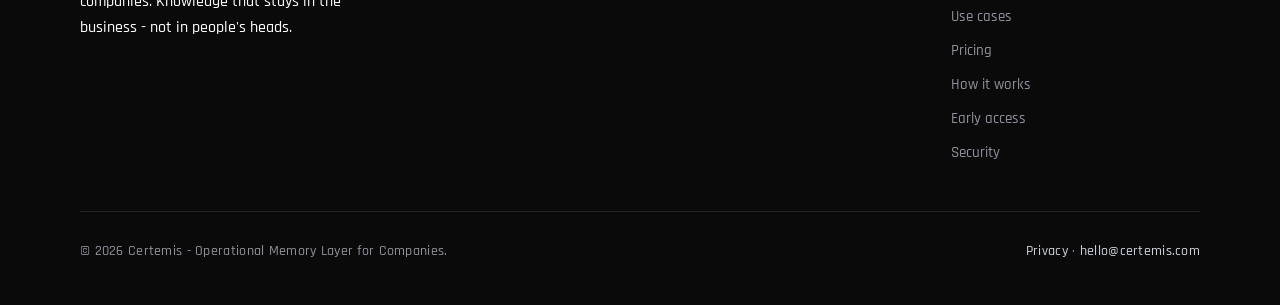
==== commit 437178af: "fix: remove banner→content gap across pages; strengthen scroll effects (parallax, count-up pop, prog" ====
--- a/about.html
+++ b/about.html
@@ -85,7 +85,7 @@
   </div>
 </section>
 
-<section>
+<section class="hero-next">
   <div class="wrap">
     <div class="ab-mission reveal">
       <span class="eyebrow" data-i18n="about.mission.kicker">Our mission</span>
--- a/styles.css
+++ b/styles.css
@@ -806,7 +806,9 @@
    faint constellation whose connection lines slowly draw themselves in
    on a calm, long loop. Page-scoped; global .phero untouched.
    =================================================================== */
-.ab-hero{position:relative;overflow:hidden;background:var(--ink);color:#fff;padding:166px 0 120px}
+.ab-hero{position:relative;overflow:hidden;background:var(--ink);color:#fff;padding:166px 0 92px}
+/* first content section sits closer to its custom banner (avoids a large empty white band) */
+.hero-next{padding-top:56px}
 .ab-hero-net{position:absolute;inset:0;z-index:0;pointer-events:none}
 .ab-net-lines{position:absolute;inset:0;width:100%;height:100%;overflow:visible}
 .ab-net-line{stroke:rgba(255,255,255,.3);stroke-width:1;fill:none;vector-effect:non-scaling-stroke;
@@ -839,7 +841,8 @@
 }
 
 @media(max-width:560px){
-  .ab-hero{padding:128px 0 84px}
+  .ab-hero{padding:128px 0 64px}
+  .hero-next{padding-top:40px}
 }
 
 /* ===================================================================
@@ -898,5 +901,11 @@
 
 /* === Scroll-reactive effects (driven by site.js setting --sp / transform) ===
    Without JS or under reduced motion these rest in their natural state. */
-.sfx-line{width:100%;height:2px;border-radius:2px;background:var(--accent);opacity:.45;
-  transform-origin:left;transform:scaleX(var(--sp,1))}
+.sfx-line{width:100%;height:3px;border-radius:2px;background:var(--accent);opacity:.6;
+  box-shadow:0 0 14px rgba(46,91,255,.5);transform-origin:left;transform:scaleX(var(--sp,1))}
+/* count-up numbers pop in as they enter (scroll-triggered via IntersectionObserver) */
+@media (prefers-reduced-motion: no-preference){
+  .stat .num{transform-origin:left}
+  .stat.sfx-counted .num{animation:sfx-pop .7s cubic-bezier(.2,.7,.2,1)}
+}
+@keyframes sfx-pop{0%{transform:scale(.6);opacity:.15}55%{opacity:1}100%{transform:scale(1);opacity:1}}
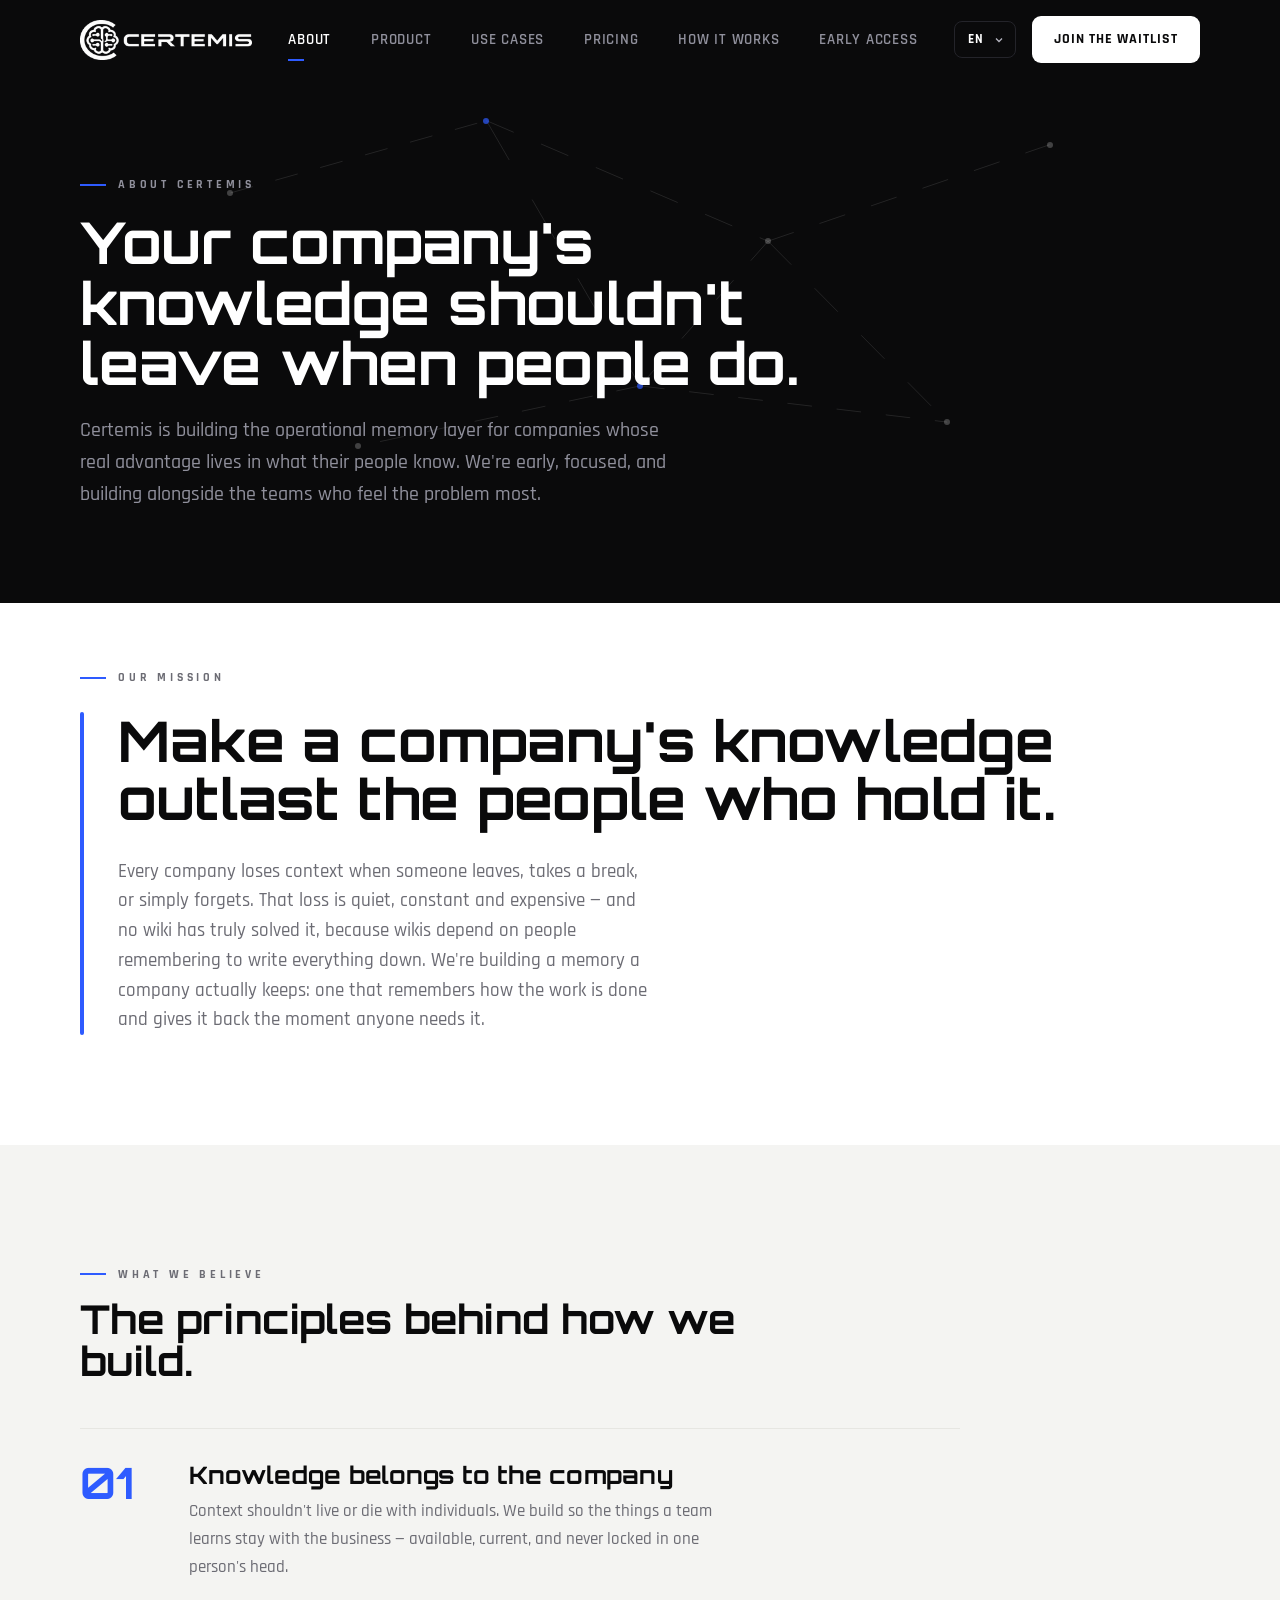
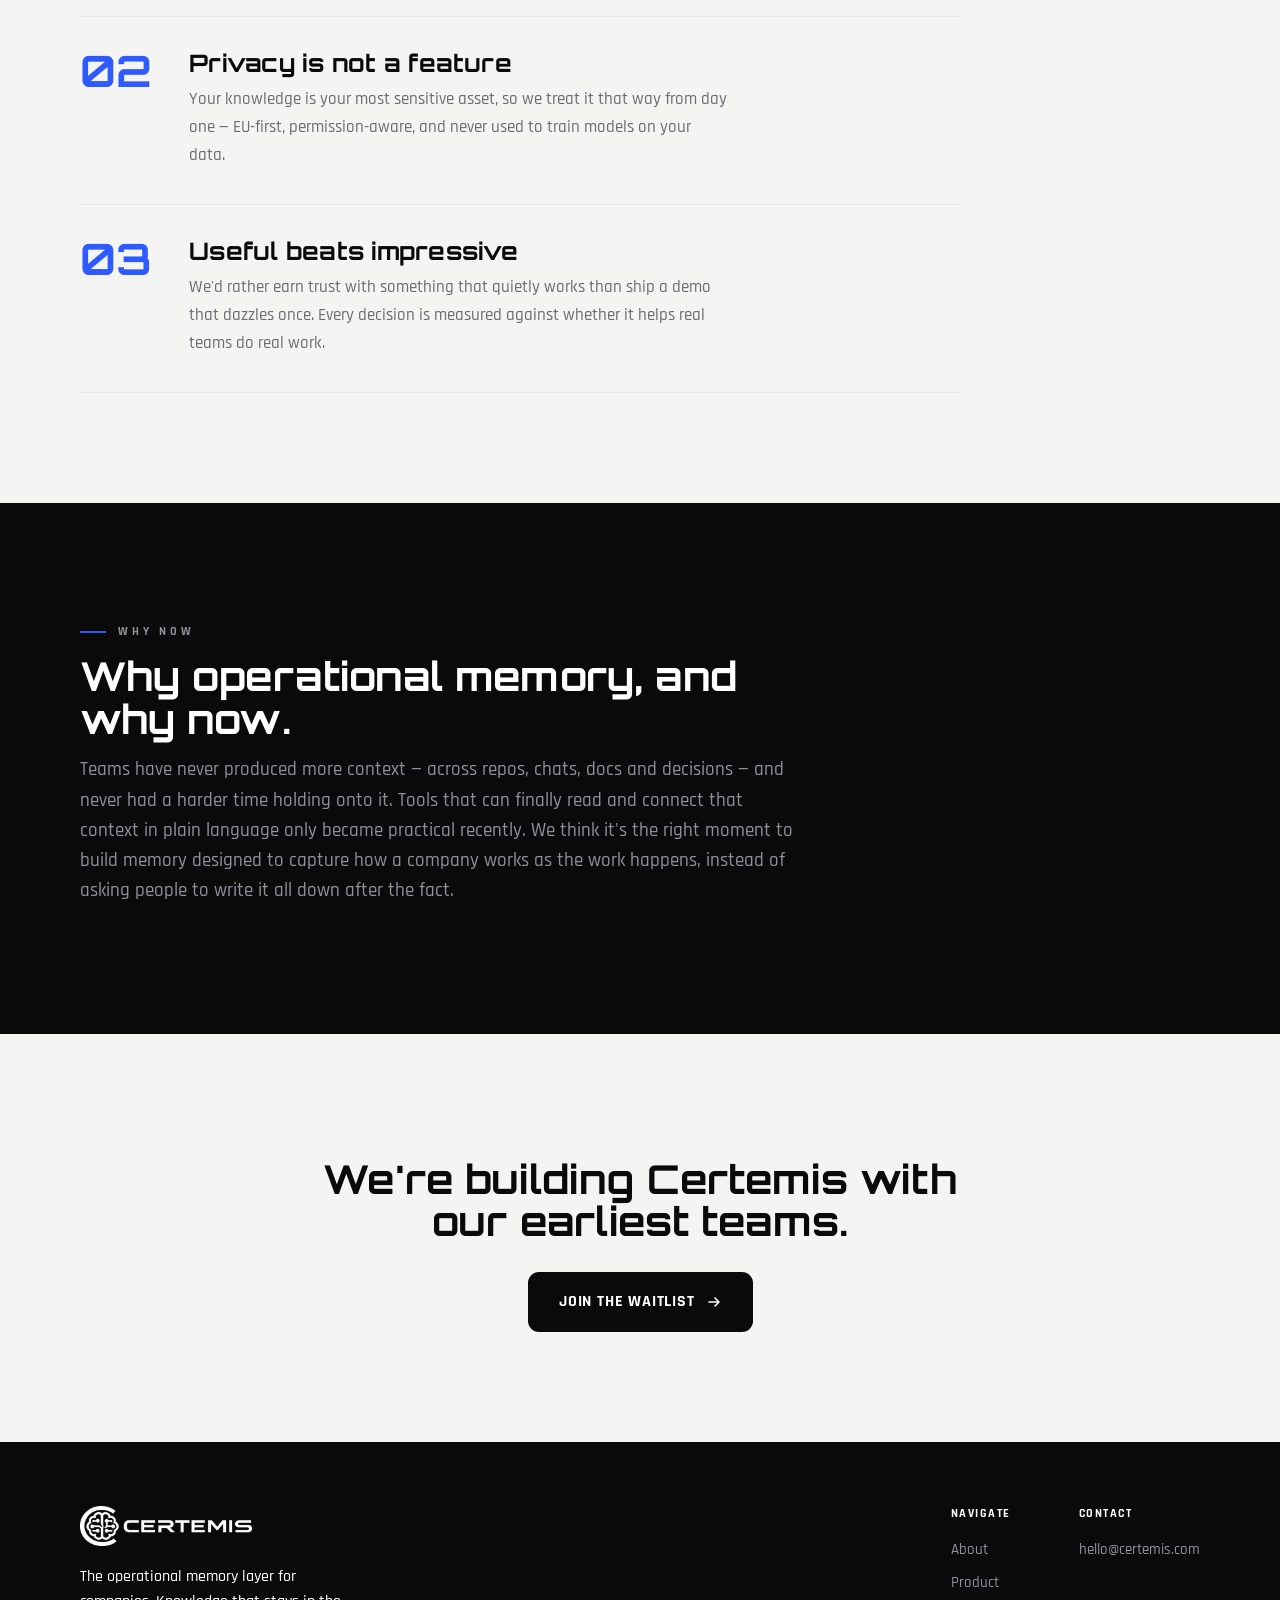
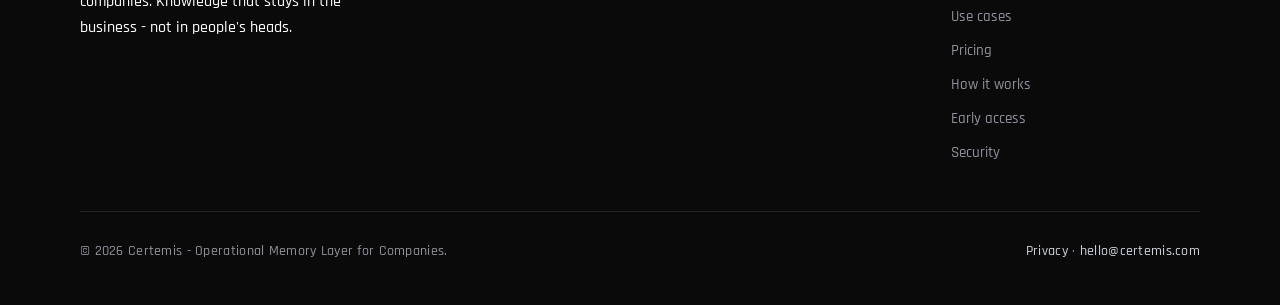
==== commit de47b4cd: "fix: ROI manual inputs + recovery range (drop % slider); replace subtle scroll effects with one bold" ====
--- a/about.html
+++ b/about.html
@@ -105,9 +105,9 @@
       <h2 data-i18n="about.values.h">The principles behind how we build.</h2>
     </div>
     <div class="ab-values">
-      <div class="ab-val reveal d1"><span class="ab-num" data-sfx="rise" aria-hidden="true">01</span><div class="ab-val-body"><h3 data-i18n="about.v1t">Knowledge belongs to the company</h3><p data-i18n="about.v1p"></p></div></div>
-      <div class="ab-val reveal d2"><span class="ab-num" data-sfx="rise" aria-hidden="true">02</span><div class="ab-val-body"><h3 data-i18n="about.v2t">Privacy is not a feature</h3><p data-i18n="about.v2p"></p></div></div>
-      <div class="ab-val reveal d3"><span class="ab-num" data-sfx="rise" aria-hidden="true">03</span><div class="ab-val-body"><h3 data-i18n="about.v3t">Useful beats impressive</h3><p data-i18n="about.v3p"></p></div></div>
+      <div class="ab-val reveal d1"><span class="ab-num" aria-hidden="true">01</span><div class="ab-val-body"><h3 data-i18n="about.v1t">Knowledge belongs to the company</h3><p data-i18n="about.v1p"></p></div></div>
+      <div class="ab-val reveal d2"><span class="ab-num" aria-hidden="true">02</span><div class="ab-val-body"><h3 data-i18n="about.v2t">Privacy is not a feature</h3><p data-i18n="about.v2p"></p></div></div>
+      <div class="ab-val reveal d3"><span class="ab-num" aria-hidden="true">03</span><div class="ab-val-body"><h3 data-i18n="about.v3t">Useful beats impressive</h3><p data-i18n="about.v3p"></p></div></div>
     </div>
   </div>
 </section>
--- a/styles.css
+++ b/styles.css
@@ -901,11 +901,84 @@
 
 /* === Scroll-reactive effects (driven by site.js setting --sp / transform) ===
    Without JS or under reduced motion these rest in their natural state. */
-.sfx-line{width:100%;height:3px;border-radius:2px;background:var(--accent);opacity:.6;
-  box-shadow:0 0 14px rgba(46,91,255,.5);transform-origin:left;transform:scaleX(var(--sp,1))}
+/* one bold scroll-progress bar (homepage "the problem" section): fill + a glowing dot
+   that travels across as you scroll through the section. Default (no JS / reduced motion)
+   rests filled so it reads as an intentional accent rule. */
+.sfx-prog{position:relative;width:100%;height:5px;border-radius:99px;background:var(--line)}
+.sfx-prog .fill{position:absolute;inset:0;border-radius:99px;background:var(--accent);transform-origin:left;transform:scaleX(var(--sp,1))}
+.sfx-prog .dot{position:absolute;top:50%;left:calc(var(--sp,1)*100%);width:16px;height:16px;margin:-8px 0 0 -8px;
+  border-radius:50%;background:var(--accent);box-shadow:0 0 16px 4px rgba(46,91,255,.55)}
 /* count-up numbers pop in as they enter (scroll-triggered via IntersectionObserver) */
 @media (prefers-reduced-motion: no-preference){
   .stat .num{transform-origin:left}
   .stat.sfx-counted .num{animation:sfx-pop .7s cubic-bezier(.2,.7,.2,1)}
 }
 @keyframes sfx-pop{0%{transform:scale(.6);opacity:.15}55%{opacity:1}100%{transform:scale(1);opacity:1}}
+
+/* ===================================================================
+   ROI calculator (pricing.html): controls card (left) + result card (right)
+   =================================================================== */
+.roi-grid{display:grid;grid-template-columns:1.05fr .95fr;gap:30px;align-items:start;margin-top:48px}
+@media(max-width:820px){.roi-grid{grid-template-columns:1fr;gap:22px}}
+
+/* left — controls */
+.roi-controls{border:1px solid var(--line);border-radius:16px;padding:30px 28px;background:var(--paper)}
+.roi-ctrl{margin-bottom:24px}
+.roi-ctrl:last-child{margin-bottom:0}
+.roi-row{display:flex;justify-content:space-between;align-items:baseline;gap:16px;margin-bottom:10px}
+.roi-row label{margin:0}
+.roi-val{flex:0 0 auto;font-family:var(--display);font-weight:700;font-size:1.02rem;color:var(--accent)}
+.roi-hint{display:inline-block;margin-top:9px;font-family:var(--mono);font-size:.7rem;letter-spacing:.12em;text-transform:uppercase;color:var(--muted)}
+
+/* range sliders (override the global input rule) */
+.roi-controls input[type=range]{-webkit-appearance:none;appearance:none;width:100%;height:5px;margin:4px 0 0;padding:0;
+  border:0;border-radius:99px;cursor:pointer;background-color:var(--line);
+  background-image:linear-gradient(var(--accent),var(--accent));background-repeat:no-repeat;background-size:var(--fp,0%) 100%}
+.roi-controls input[type=range]:focus{outline:none}
+.roi-controls input[type=range]::-webkit-slider-thumb{-webkit-appearance:none;width:18px;height:18px;border-radius:50%;
+  background:var(--accent);border:3px solid #fff;box-shadow:0 1px 4px rgba(0,0,0,.22);cursor:pointer}
+.roi-controls input[type=range]::-moz-range-thumb{width:18px;height:18px;border-radius:50%;
+  background:var(--accent);border:3px solid #fff;box-shadow:0 1px 4px rgba(0,0,0,.22);cursor:pointer}
+.roi-controls input[type=range]:focus-visible::-webkit-slider-thumb{box-shadow:0 0 0 4px var(--accent-soft)}
+
+/* number field (€ rate) */
+.roi-num{display:flex;align-items:center;gap:6px;border-bottom:1px solid var(--line);transition:border-color .2s}
+.roi-num:focus-within{border-bottom-color:var(--accent)}
+.roi-cur{flex:0 0 auto;font-family:var(--display);font-weight:700;color:var(--muted)}
+.roi-num input{flex:1;width:auto;min-width:0;border:0;padding:9px 0;font-family:var(--display);font-weight:700;font-size:1.12rem}
+/* manual number field next to each slider */
+.roi-numin{flex:0 0 auto;width:76px;text-align:right;border:1px solid var(--line);border-radius:8px;
+  padding:5px 8px;font-family:var(--display);font-weight:700;font-size:.98rem;color:var(--ink);background:var(--paper);-moz-appearance:textfield;appearance:textfield}
+.roi-numin::-webkit-outer-spin-button,.roi-numin::-webkit-inner-spin-button{-webkit-appearance:none;margin:0}
+.roi-numin:focus{outline:none;border-color:var(--accent)}
+.roi-rangenote{margin:10px 0 0;font-size:.82rem;line-height:1.45;color:var(--muted-dk)}
+
+/* right — result card (accent-highlighted, dark) */
+.roi-out{position:relative;overflow:hidden;border:1px solid var(--line-dk);border-radius:16px;
+  padding:34px 30px;background:var(--ink);color:#fff}
+.roi-out::before{content:"";position:absolute;left:0;top:0;right:0;height:4px;background:var(--accent)}
+.roi-out .eyebrow{color:var(--muted-dk)}
+.roi-big{font-family:var(--display);font-weight:700;line-height:1;color:#fff;margin-top:12px;font-size:clamp(2.5rem,5.5vw,3.6rem)}
+.roi-peryear{margin-top:8px;font-family:var(--mono);font-size:.74rem;letter-spacing:.14em;text-transform:uppercase;color:var(--muted-dk)}
+.roi-lines{list-style:none;padding:20px 0 0;margin:22px 0 0;border-top:1px solid var(--line-dk)}
+.roi-lines li{display:flex;justify-content:space-between;align-items:baseline;gap:14px;margin-bottom:11px;color:var(--muted-dk);font-size:.98rem}
+.roi-lines li:last-child{margin-bottom:0}
+.roi-n{flex:0 0 auto;font-family:var(--display);font-weight:700;color:#fff;font-size:1.04rem}
+.roi-disc{margin-top:20px;font-size:.8rem;line-height:1.5;color:var(--muted-dk);opacity:.85}
+.roi-cta{margin-top:22px}
+
+/* ===================================================================
+   Integration logos (homepage) — simplified monochrome marks, shown
+   honestly as planned connectors (see int.note caption below the grid).
+   =================================================================== */
+.int-logos{margin-top:46px}
+.int-logos-h{display:block;margin-bottom:22px}
+.int-logos-row{display:grid;grid-template-columns:repeat(4,1fr);gap:16px}
+@media(max-width:760px){.int-logos-row{grid-template-columns:repeat(3,1fr)}}
+@media(max-width:480px){.int-logos-row{grid-template-columns:repeat(2,1fr)}}
+.int-logo{display:flex;flex-direction:column;align-items:center;justify-content:center;gap:10px;
+  padding:22px 12px;border:1px solid var(--line);border-radius:12px;background:var(--paper);
+  color:var(--muted);transition:color .25s,border-color .25s,transform .25s}
+.int-logo:hover{color:var(--ink);border-color:var(--ink);transform:translateY(-3px)}
+.int-logo svg{width:26px;height:26px;flex:0 0 auto}
+.int-logo span{font-family:var(--body);font-weight:600;font-size:.92rem;letter-spacing:.01em;text-align:center;line-height:1.2}
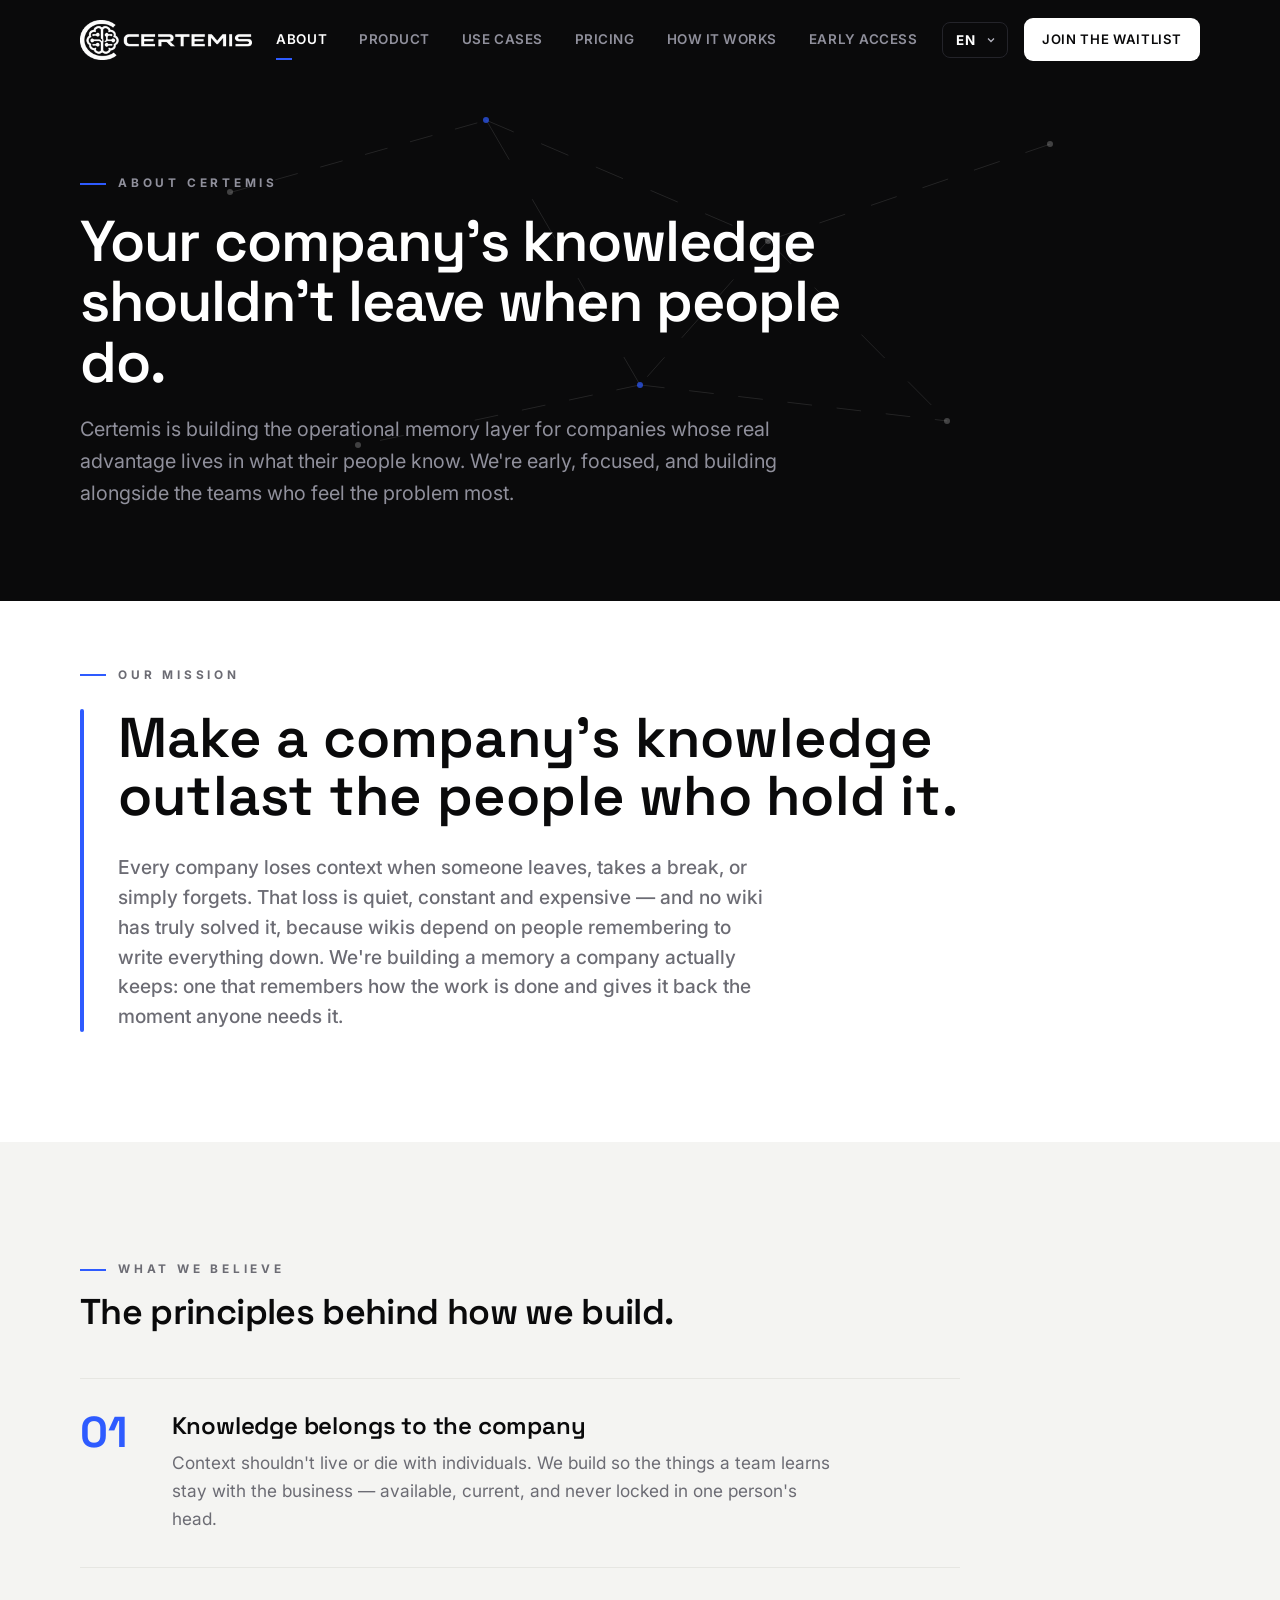
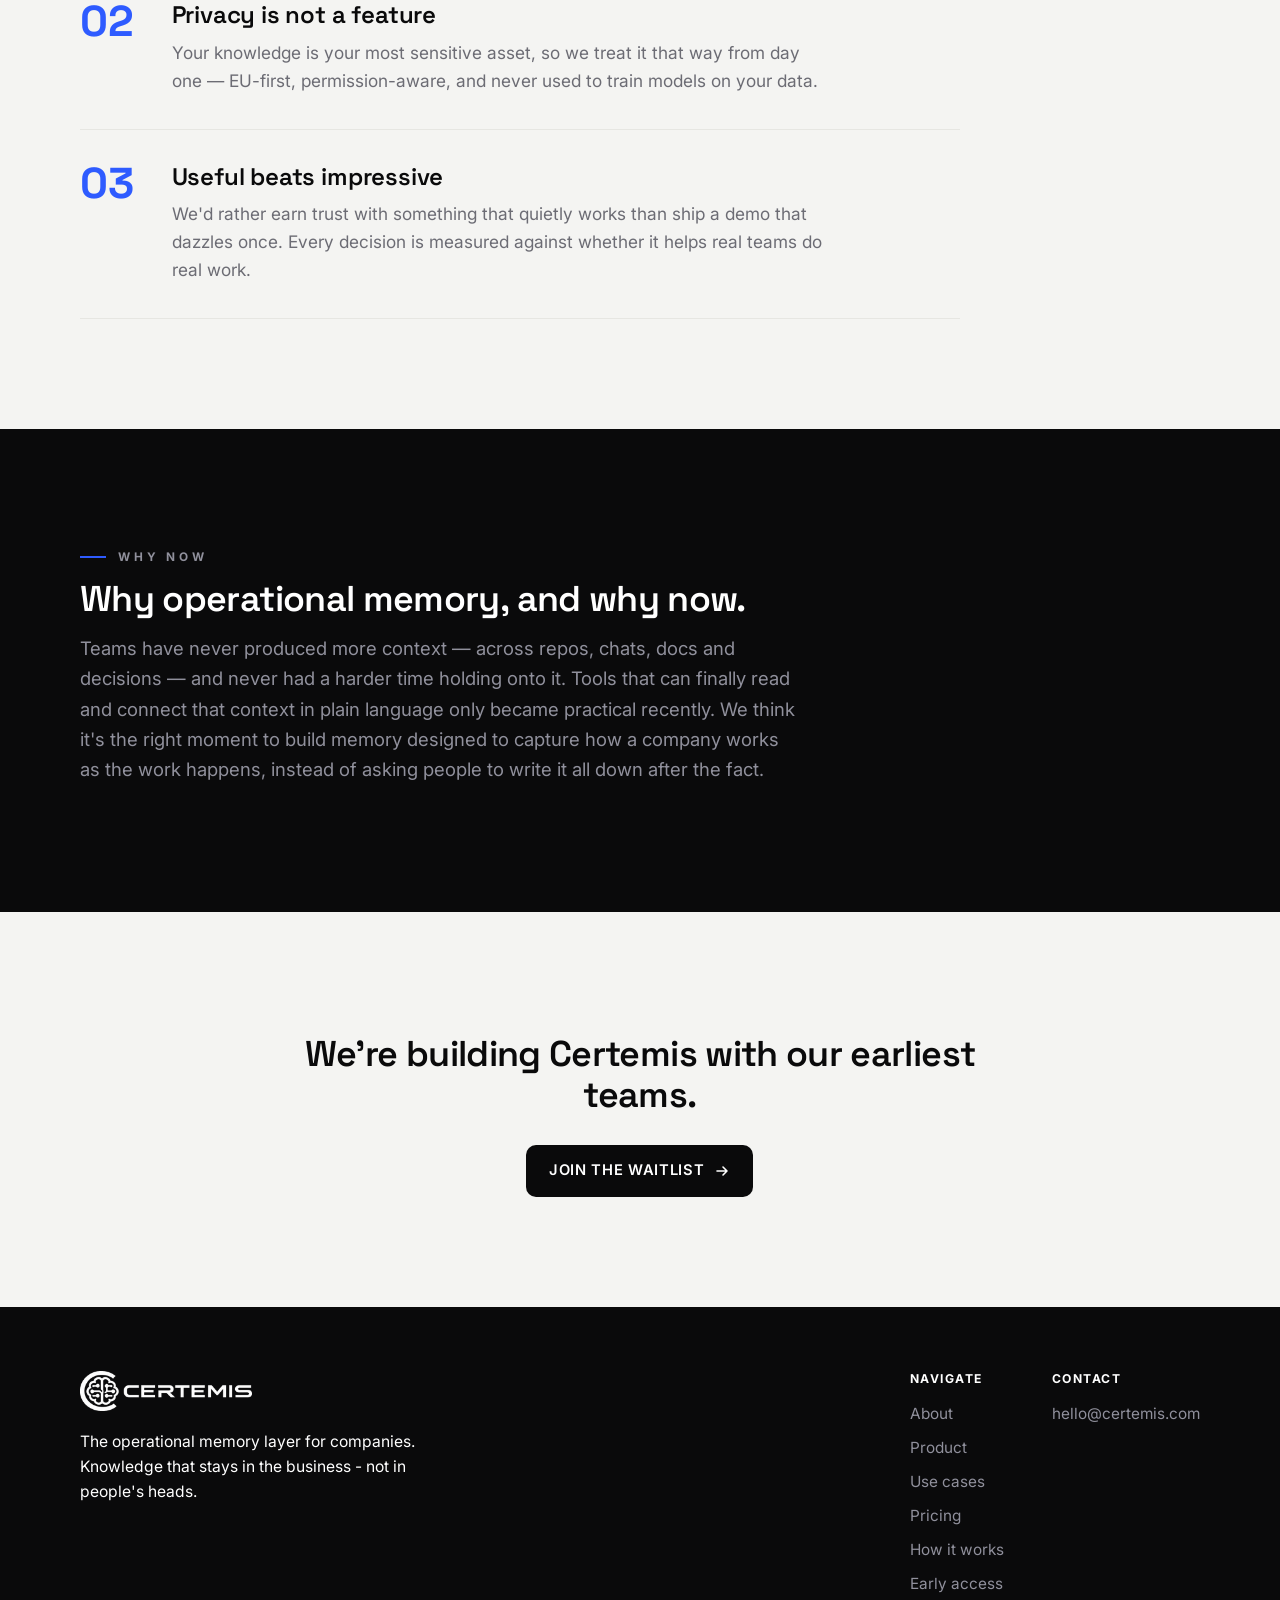
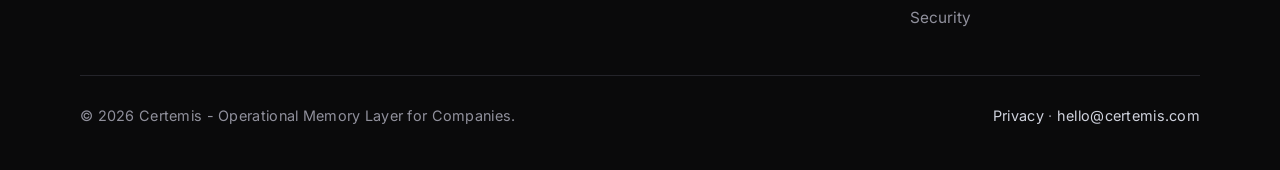
==== commit 891e9b84: "feat(typo): Space Grotesk + Inter zamiast Orbitron/Rajdhani + balans hero mobile Co-Authored-By: Cla" ====
--- a/about.html
+++ b/about.html
@@ -24,7 +24,7 @@
 <meta name="twitter:image" content="https://certemis.com/assets/og-image.png">
 <link rel="preconnect" href="https://fonts.googleapis.com">
 <link rel="preconnect" href="https://fonts.gstatic.com" crossorigin>
-<link href="https://fonts.googleapis.com/css2?family=Orbitron:wght@500;600;700;800&family=Rajdhani:wght@400;500;600;700&display=swap" rel="stylesheet">
+<link href="https://fonts.googleapis.com/css2?family=Space+Grotesk:wght@500;600;700&family=Inter:wght@400;500;600;700&display=swap" rel="stylesheet">
 <link rel="stylesheet" href="styles.css">
 </head>
 <body>
@@ -138,5 +138,6 @@
   </div>
 </footer>
 <script src="site.js"></script>
+<script src="https://app.certemis.com/embed.js" data-certemis-key="pk_r8xnfzLELcNbUHna9-RcPxlk" async></script>
 </body>
 </html>
--- a/styles.css
+++ b/styles.css
@@ -1,3 +1,4 @@
+/* === Design tokens === */
 :root{
   --ink:#0A0A0B; --ink-2:#121216; --ink-3:#1B1B20;
   --paper:#FFFFFF; --paper-2:#F4F4F2;
@@ -5,21 +6,22 @@
   --muted:#6C6C74; --muted-dk:#90909C;
   --accent:#2E5BFF; --accent-dk:#1E45D8; --accent-soft:rgba(46,91,255,.10);
   --maxw:1180px;
-  --display:"Orbitron",-apple-system,BlinkMacSystemFont,"Segoe UI",sans-serif;
-  --body:"Rajdhani",-apple-system,BlinkMacSystemFont,"Segoe UI",sans-serif;
-  --mono:"Rajdhani",ui-monospace,monospace;
-}
+  --display:"Space Grotesk",-apple-system,BlinkMacSystemFont,"Segoe UI",sans-serif;
+  --body:"Inter",-apple-system,BlinkMacSystemFont,"Segoe UI",sans-serif;
+  --mono:"Space Grotesk",ui-monospace,monospace;
+}
+/* === Base, typography & shared helpers === */
 *{box-sizing:border-box}
 html{scroll-behavior:smooth}
 body{margin:0;background:var(--paper);color:var(--ink);font-family:var(--body);
-  font-size:18px;line-height:1.62;font-weight:500;-webkit-font-smoothing:antialiased;
+  font-size:16.5px;line-height:1.62;font-weight:400;-webkit-font-smoothing:antialiased;
   text-rendering:optimizeLegibility;overflow-x:hidden}
 a{color:inherit;text-decoration:none}
 img{display:block;max-width:100%}
-h1,h2,h3{font-family:var(--display);font-weight:700;line-height:1.06;letter-spacing:.002em;margin:0 0 .4em}
-h1{font-size:clamp(2.05rem,5.2vw,4rem)}
-h2{font-size:clamp(1.7rem,3.1vw,2.65rem)}
-h3{font-size:1.16rem;letter-spacing:.01em}
+h1,h2,h3{font-family:var(--display);font-weight:600;line-height:1.12;letter-spacing:-.018em;margin:0 0 .4em}
+h1{font-size:clamp(1.9rem,4.6vw,3.4rem)}
+h2{font-size:clamp(1.5rem,2.8vw,2.35rem)}
+h3{font-size:1.14rem;letter-spacing:-.008em}
 p{margin:0 0 1em}
 .wrap{max-width:var(--maxw);margin:0 auto;padding:0 30px}
 .accent{color:var(--accent)}
@@ -35,6 +37,7 @@
 .d1{transition-delay:.07s}.d2{transition-delay:.14s}.d3{transition-delay:.21s}.d4{transition-delay:.28s}
 #progress{position:fixed;top:0;left:0;height:2px;width:0;background:var(--accent);z-index:300}
 
+/* === Header & navigation === */
 header{position:fixed;top:0;left:0;right:0;z-index:200;transition:background .3s,border-color .3s}
 header.solid{background:rgba(255,255,255,.88);backdrop-filter:saturate(180%) blur(16px);border-bottom:1px solid var(--line)}
 header.on-dark{border-bottom:1px solid transparent}
@@ -48,8 +51,8 @@
 header.on-dark .brand{color:#fff}
 @media(max-width:520px){.brand .mark{width:140px;height:36px}}
 
-.nav-mid{display:flex;gap:40px;align-items:center}
-.nav-mid a{font-family:var(--body);font-weight:600;font-size:.94rem;letter-spacing:.05em;
+.nav-mid{display:flex;gap:32px;align-items:center}
+.nav-mid a{font-family:var(--body);font-weight:600;font-size:.84rem;letter-spacing:.04em;
   text-transform:uppercase;color:var(--muted);transition:color .2s;position:relative;padding:6px 0;white-space:nowrap}
 .nav-mid a:hover{color:var(--ink)}
 .nav-mid a.active{color:var(--ink)}
@@ -76,8 +79,8 @@
 header.on-dark .lang select:hover{border-color:#fff}
 .lang option{color:#111;background:#fff}
 
-.cta{font-family:var(--body);font-weight:700;font-size:.9rem;letter-spacing:.07em;text-transform:uppercase;
-  padding:12px 22px;border-radius:9px;background:var(--ink);color:#fff;transition:.2s;white-space:nowrap}
+.cta{font-family:var(--body);font-weight:600;font-size:.82rem;letter-spacing:.05em;text-transform:uppercase;
+  padding:11px 18px;border-radius:9px;background:var(--ink);color:#fff;transition:.2s;white-space:nowrap}
 .cta:hover{background:var(--ink-3);transform:translateY(-1px)}
 header.on-dark .cta{background:#fff;color:var(--ink)}
 header.on-dark .cta:hover{background:var(--paper-2)}
@@ -91,8 +94,8 @@
 .mobile a{display:block;padding:18px 30px;border-top:1px solid var(--line-dk);
   text-transform:uppercase;letter-spacing:.05em;font-weight:600}
 
-.btn{display:inline-flex;align-items:center;gap:11px;font-family:var(--body);font-weight:700;font-size:1rem;
-  letter-spacing:.05em;text-transform:uppercase;padding:16px 30px;border-radius:11px;cursor:pointer;
+.btn{display:inline-flex;align-items:center;gap:10px;font-family:var(--body);font-weight:600;font-size:.92rem;
+  letter-spacing:.045em;text-transform:uppercase;padding:13px 22px;border-radius:10px;cursor:pointer;
   border:1px solid transparent;transition:.2s}
 .btn svg{transition:transform .2s}.btn:hover svg{transform:translateX(4px)}
 .btn-light{background:#fff;color:var(--ink)}
@@ -101,6 +104,8 @@
 .btn-dark:hover{background:var(--ink-3);transform:translateY(-2px)}
 .btn-line{background:transparent;border-color:rgba(255,255,255,.26);color:#fff}
 .btn-line:hover{border-color:#fff}
+.btn-accent{background:var(--accent);color:#fff;box-shadow:0 10px 30px -12px rgba(46,91,255,.55)}
+.btn-accent:hover{background:var(--accent-dk);transform:translateY(-2px)}
 
 section{padding:110px 0}
 .center{text-align:center}
@@ -130,24 +135,24 @@
 .kicker{font-family:var(--body);text-transform:uppercase;letter-spacing:.32em;font-size:.76rem;font-weight:700;
   color:var(--muted-dk);margin-bottom:26px;display:flex;align-items:center;gap:12px}
 .kicker::before{content:"";width:30px;height:2px;background:var(--accent)}
-.hero h1{margin-bottom:.32em}
-.hero p.lead{font-size:1.22rem;color:#c6c6d0;max-width:52ch;margin-bottom:36px;font-weight:500}
+/* Hero headline is a full sentence — one step below the global h1 scale so it lands in 2–3 lines, not a tall ragged block */
+.hero h1{margin-bottom:.36em;font-size:clamp(1.62rem,3.5vw,2.85rem);line-height:1.14}
+.hero p.lead{font-size:1.13rem;line-height:1.58;color:#c6c6d0;max-width:54ch;margin-bottom:32px;font-weight:400}
 .actions{display:flex;flex-wrap:wrap;gap:15px;align-items:center}
 .hero-note{margin-top:22px;font-size:.92rem;color:var(--muted-dk);letter-spacing:.02em}
+
+/* trust strip at the bottom of the hero: live-connector logos, monochrome */
+.hero-strip{position:relative;z-index:2;margin-top:58px;padding-top:26px;border-top:1px solid rgba(255,255,255,.10);
+  display:flex;align-items:center;gap:16px 34px;flex-wrap:wrap}
+.hs-h{font-family:var(--body);font-size:.74rem;font-weight:700;letter-spacing:.24em;text-transform:uppercase;color:var(--muted-dk);white-space:nowrap}
+.hs-row{display:flex;align-items:center;gap:14px 24px;flex-wrap:wrap}
+.hs-logo{display:inline-flex;color:#fff;opacity:.48;transition:opacity .2s}
+.hs-logo:hover{opacity:.95}
+.hs-logo svg{width:21px;height:21px}
 
 .viz{position:relative;width:100%;max-width:580px;margin-left:auto;aspect-ratio:1/1}
 @media(max-width:940px){.viz{max-width:460px;margin:6px auto 0}}
 .viz svg{width:100%;height:100%;overflow:visible}
-.edge{stroke:rgba(255,255,255,.14);stroke-width:1;fill:none}
-.edge-live{stroke:var(--accent);stroke-width:1.4;fill:none;stroke-dasharray:5 230;animation:flow 3.6s linear infinite}
-@keyframes flow{to{stroke-dashoffset:-235}}
-.node{fill:#101015;stroke:rgba(255,255,255,.22);stroke-width:1}
-.node-lbl{fill:#c4c7d3;font-family:var(--body);font-size:11px;font-weight:600;text-anchor:middle;letter-spacing:.04em}
-.ring{fill:none;stroke:var(--accent)}
-.ping{transform-origin:center;transform-box:fill-box;animation:ping 3s ease-out infinite}
-@keyframes ping{0%{r:30;opacity:.45}70%{r:80;opacity:0}100%{opacity:0}}
-.flt{animation:flt 6s ease-in-out infinite}.flt.b{animation-delay:-2s}.flt.c{animation-delay:-4s}
-@keyframes flt{0%,100%{transform:translateY(0)}50%{transform:translateY(-7px)}}
 
 .strip{display:grid;grid-template-columns:repeat(3,1fr);gap:1px;background:var(--line);
   border:1px solid var(--line);border-radius:14px;overflow:hidden}
@@ -155,6 +160,7 @@
 .stat{background:var(--paper);padding:40px 34px}
 .stat .num{font-family:var(--display);font-size:2.6rem;font-weight:700;line-height:1}
 .stat .num .u{color:var(--muted)}
+.stat .num .u.txt{font-size:1.05rem;font-family:var(--body);font-weight:700;letter-spacing:.08em;text-transform:uppercase;margin-left:8px}
 .stat .cap{color:var(--muted);font-size:1rem;margin-top:14px}
 
 .features{display:grid;grid-template-columns:repeat(3,1fr);gap:24px}
@@ -325,7 +331,25 @@
 @media(max-width:560px){
   section{padding:74px 0}
   .phero{padding:104px 0 64px}
-  .hero{padding:104px 0 80px}
+}
+/* Phones: the whole hero (headline -> constellation) should read on ONE screen:
+   compact type, compact CTAs, constellation pulled up and shrunk instead of
+   pushed below the fold */
+@media(max-width:600px){
+  .hero{padding:88px 0 36px}
+  .hero-grid{gap:8px}
+  .hero .kicker{font-size:.68rem}
+  .hero h1{font-size:1.5rem;line-height:1.2}
+  .hero p.lead{font-size:.99rem;line-height:1.5;margin-bottom:20px}
+  .hero .actions{gap:9px}
+  .hero .actions .btn{padding:11px 15px;font-size:.8rem;letter-spacing:.035em}
+  .hero-note{margin-top:12px;font-size:.78rem}
+  .viz{max-width:288px;margin:20px auto 0}
+  .ha-lbl{top:calc(100% + 5px)}
+  .hero-strip{margin-top:30px;padding-top:16px;gap:10px 18px}
+  .hs-h{font-size:.64rem;letter-spacing:.18em}
+  .hs-row{gap:12px 16px}
+  .hs-logo svg{width:17px;height:17px}
 }
 /* Phones: roomier form by trimming the large card padding */
 @media(max-width:520px){
@@ -442,13 +466,20 @@
 .ha-lines .fl{stroke:var(--accent);stroke-width:1.7;fill:none;stroke-linecap:round;
   stroke-dasharray:2.5 21;stroke-dashoffset:23.5;vector-effect:non-scaling-stroke}
 
-/* source nodes on a ring around the core */
-/* anchor = the DOT's centre (so connecting lines meet the node exactly); label hangs below */
-.ha-src{position:absolute;width:18px;height:18px;transform:translate(-50%,-50%)}
-.ha-dot{display:block;width:18px;height:18px;border-radius:50%;background:#16161c;border:2px solid rgba(255,255,255,.6);box-shadow:0 0 0 5px rgba(255,255,255,.045)}
+/* source nodes: glass logo tiles on two radii around the core (inner = bigger,
+   outer .sm = smaller & dimmer for depth). Anchor = tile centre, so the
+   connecting lines meet each tile exactly. Logos stay monochrome (currentColor). */
+.ha-node{position:absolute;transform:translate(-50%,-50%);display:grid;place-items:center;
+  width:clamp(36px,7.6vw,46px);height:clamp(36px,7.6vw,46px);border-radius:26%;
+  background:rgba(255,255,255,.05);border:1px solid rgba(255,255,255,.14);
+  color:#e8eaf2;box-shadow:0 6px 22px -8px rgba(0,0,0,.55),inset 0 1px 0 rgba(255,255,255,.06)}
+.ha-node svg{width:54%;height:54%}
+.ha-node.sm{width:clamp(30px,6.2vw,38px);height:clamp(30px,6.2vw,38px);opacity:.82}
 .ha-lbl{position:absolute;top:calc(100% + 8px);left:50%;transform:translateX(-50%);font-size:clamp(.66rem,1.45vw,.84rem);font-weight:600;letter-spacing:.03em;color:#dde0ea;white-space:nowrap}
-.ha-src.s1{left:50%;top:12%}.ha-src.s2{left:84%;top:31%}.ha-src.s3{left:84%;top:69%}
-.ha-src.s4{left:50%;top:88%}.ha-src.s5{left:16%;top:69%}.ha-src.s6{left:16%;top:31%}
+.ha-node.n1{left:50%;top:16%}.ha-node.n2{left:78%;top:15%}.ha-node.n3{left:82%;top:41%}
+.ha-node.n4{left:93%;top:64%}.ha-node.n5{left:69%;top:78%}.ha-node.n6{left:50%;top:92%}
+.ha-node.n7{left:31%;top:78%}.ha-node.n8{left:7%;top:64%}.ha-node.n9{left:18%;top:41%}
+.ha-node.n10{left:22%;top:15%}
 
 /* orbiting accent points */
 .ha-orbit{position:absolute;left:50%;top:50%;width:42%;height:42%;transform:translate(-50%,-50%);border-radius:50%}
@@ -478,14 +509,17 @@
 
 /* Motion ON (pure CSS, no JS needed): one-time entrance + slow ambient loops (~13s) */
 @media (prefers-reduced-motion: no-preference){
-  .ha-src{animation:ha-src-in 1s cubic-bezier(.2,.7,.2,1) both}
-  .ha-src.s2{animation-delay:.12s}.ha-src.s3{animation-delay:.24s}.ha-src.s4{animation-delay:.36s}
-  .ha-src.s5{animation-delay:.48s}.ha-src.s6{animation-delay:.60s}
+  .ha-node{animation:ha-src-in 1s cubic-bezier(.2,.7,.2,1) both}
+  .ha-node.n2{animation-delay:.07s}.ha-node.n3{animation-delay:.14s}.ha-node.n4{animation-delay:.21s}
+  .ha-node.n5{animation-delay:.28s}.ha-node.n6{animation-delay:.35s}.ha-node.n7{animation-delay:.42s}
+  .ha-node.n8{animation-delay:.49s}.ha-node.n9{animation-delay:.56s}.ha-node.n10{animation-delay:.63s}
 
   .ha-lines .ln{stroke-dasharray:60;animation:ha-draw 1.5s ease both}
   .ha-lines .fl{animation:ha-flow 5.5s linear infinite}
-  .ha-lines .fl.f2{animation-delay:-.9s}.ha-lines .fl.f3{animation-delay:-1.8s}
-  .ha-lines .fl.f4{animation-delay:-2.7s}.ha-lines .fl.f5{animation-delay:-3.6s}.ha-lines .fl.f6{animation-delay:-4.5s}
+  .ha-lines .fl.f2{animation-delay:-.55s}.ha-lines .fl.f3{animation-delay:-1.1s}
+  .ha-lines .fl.f4{animation-delay:-1.65s}.ha-lines .fl.f5{animation-delay:-2.2s}.ha-lines .fl.f6{animation-delay:-2.75s}
+  .ha-lines .fl.f7{animation-delay:-3.3s}.ha-lines .fl.f8{animation-delay:-3.85s}
+  .ha-lines .fl.f9{animation-delay:-4.4s}.ha-lines .fl.f10{animation-delay:-4.95s}
 
   .ha-core{animation:ha-core-in 1.1s .4s cubic-bezier(.2,.7,.2,1) both, ha-core-glow 6s ease-in-out 1.6s infinite}
   .ha-ping{opacity:0;animation:ha-ping 4.4s ease-out 1.4s infinite}
@@ -495,11 +529,12 @@
   .ha-orbit i{animation:ha-orbit-in 1.2s 1.1s both}
 
   /* Hero text (left column): one-time cascade — fade-up + focus-in (~1s) */
-  .hero .kicker,.hero h1,.hero p.lead,.hero .actions,.hero .hero-note{animation:hero-in .8s cubic-bezier(.2,.7,.2,1) both}
+  .hero .kicker,.hero h1,.hero p.lead,.hero .actions,.hero .hero-note,.hero .hero-strip{animation:hero-in .8s cubic-bezier(.2,.7,.2,1) both}
   .hero h1{animation-delay:.09s}
   .hero p.lead{animation-delay:.18s}
   .hero .actions{animation-delay:.27s}
   .hero .hero-note{animation-delay:.36s}
+  .hero .hero-strip{animation-delay:.5s}
 }
 
 /* Reduced motion: static memory map — nodes, faint lines, core+symbol; no particles/spin/pulse */
@@ -927,8 +962,6 @@
 .roi-ctrl:last-child{margin-bottom:0}
 .roi-row{display:flex;justify-content:space-between;align-items:baseline;gap:16px;margin-bottom:10px}
 .roi-row label{margin:0}
-.roi-val{flex:0 0 auto;font-family:var(--display);font-weight:700;font-size:1.02rem;color:var(--accent)}
-.roi-hint{display:inline-block;margin-top:9px;font-family:var(--mono);font-size:.7rem;letter-spacing:.12em;text-transform:uppercase;color:var(--muted)}
 
 /* range sliders (override the global input rule) */
 .roi-controls input[type=range]{-webkit-appearance:none;appearance:none;width:100%;height:5px;margin:4px 0 0;padding:0;
@@ -982,3 +1015,29 @@
 .int-logo:hover{color:var(--ink);border-color:var(--ink);transform:translateY(-3px)}
 .int-logo svg{width:26px;height:26px;flex:0 0 auto}
 .int-logo span{font-family:var(--body);font-weight:600;font-size:.92rem;letter-spacing:.01em;text-align:center;line-height:1.2}
+
+.cdemo{max-width:1080px;margin:0 auto;padding:80px 24px}
+.cdemo__head{text-align:center;max-width:640px;margin:0 auto 34px}
+.cdemo__eyebrow{font-family:'Rajdhani',sans-serif;font-weight:600;font-size:12px;letter-spacing:.14em;text-transform:uppercase;color:#2E5BFF;margin-bottom:14px}
+.cdemo__title{font-family:'Orbitron',sans-serif;font-size:clamp(26px,4vw,40px);margin:0 0 12px}
+.cdemo__sub{color:#5b626e;font-size:16px;line-height:1.6;margin:0}
+.cdemo__frame{position:relative;border-radius:16px;overflow:hidden;border:1px solid rgba(0,0,0,.12);box-shadow:0 30px 80px rgba(0,0,0,.18);aspect-ratio:16/10;background:#0c0e12}
+.cdemo__iframe{position:absolute;top:0;left:0;width:200%;height:200%;transform:scale(.5);transform-origin:top left;border:0;pointer-events:none}
+.cdemo__overlay{position:absolute;inset:0;display:flex;flex-direction:column;align-items:center;justify-content:center;gap:16px;text-decoration:none;background:radial-gradient(circle at center,rgba(8,10,14,.35),rgba(8,10,14,.72));transition:background .2s;cursor:pointer}
+.cdemo__overlay:hover{background:radial-gradient(circle at center,rgba(8,10,14,.22),rgba(8,10,14,.6))}
+.cdemo__play{width:64px;height:64px;border-radius:50%;display:flex;align-items:center;justify-content:center;background:#2E5BFF;color:#fff;box-shadow:0 8px 30px rgba(46,91,255,.5);transition:transform .2s}
+.cdemo__overlay:hover .cdemo__play{transform:scale(1.08)}
+.cdemo__btn{font-family:'Rajdhani',sans-serif;font-weight:700;font-size:16px;letter-spacing:.04em;color:#fff;background:rgba(255,255,255,.08);border:1px solid rgba(255,255,255,.25);padding:12px 22px;border-radius:12px;-webkit-backdrop-filter:blur(6px);backdrop-filter:blur(6px)}
+.cdemo__hint{text-align:center;color:#8a909c;font-size:13px;margin-top:16px}
+@media(max-width:640px){.cdemo__frame{aspect-ratio:4/3}}
+
+/* --- Subprocessors table (security page) --- */
+.subproc-wrap{margin-top:44px;overflow-x:auto;border:1px solid var(--line);border-radius:14px}
+.subproc{width:100%;border-collapse:collapse;font-family:'Rajdhani',sans-serif;font-size:1rem;min-width:600px}
+.subproc thead th{text-align:left;padding:14px 18px;font-size:.74rem;letter-spacing:.09em;text-transform:uppercase;color:var(--muted);font-weight:600;border-bottom:1px solid var(--line);background:var(--paper-2)}
+.subproc td{text-align:left;padding:15px 18px;border-bottom:1px solid var(--line);vertical-align:top;color:var(--ink-2)}
+.subproc tbody tr:last-child td{border-bottom:0}
+.subproc td strong{font-weight:700;color:var(--ink)}
+.subproc .sp-reg{display:inline-block;font-size:.78rem;font-weight:600;letter-spacing:.04em;padding:2px 9px;border-radius:999px;border:1px solid var(--line);color:var(--muted)}
+.subproc .sp-reg.eu{color:var(--accent);border-color:var(--accent-soft);background:var(--accent-soft)}
+.subproc-note{margin-top:16px;color:var(--muted);font-size:.92rem;max-width:720px}
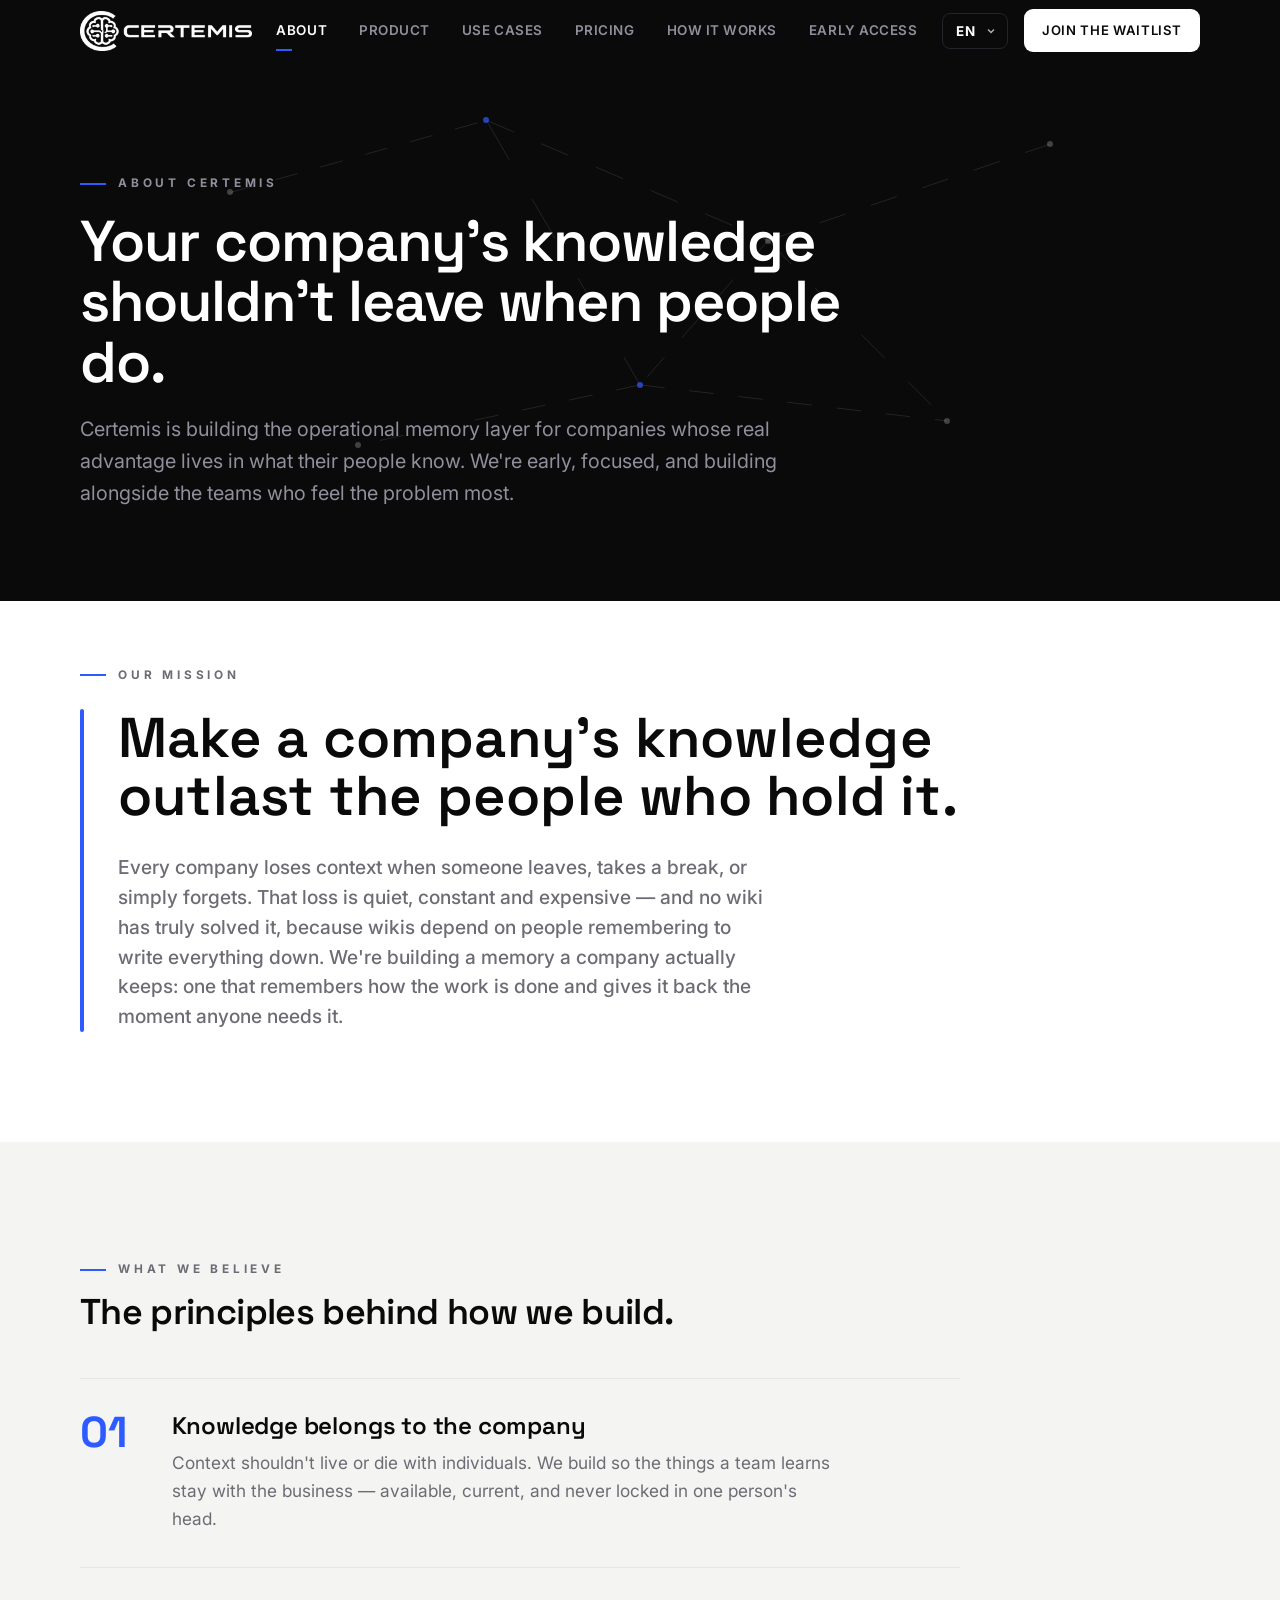
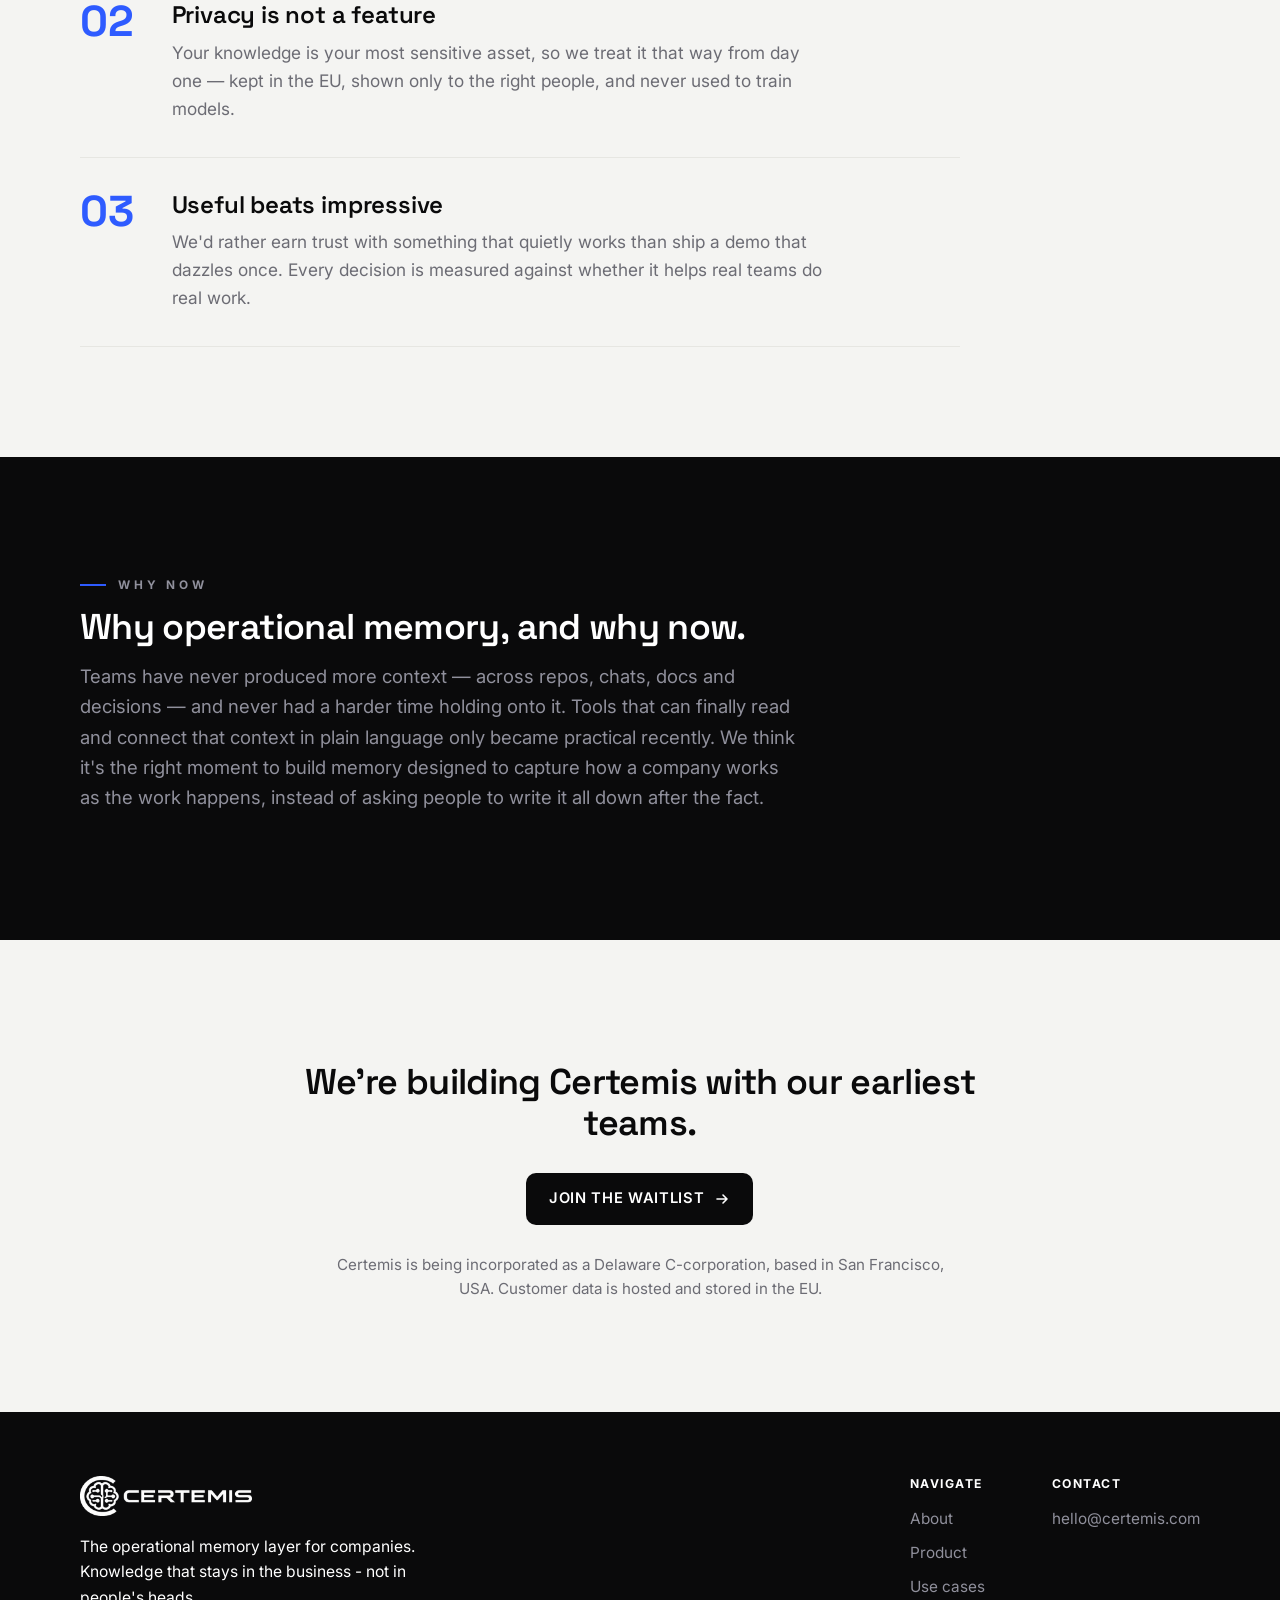
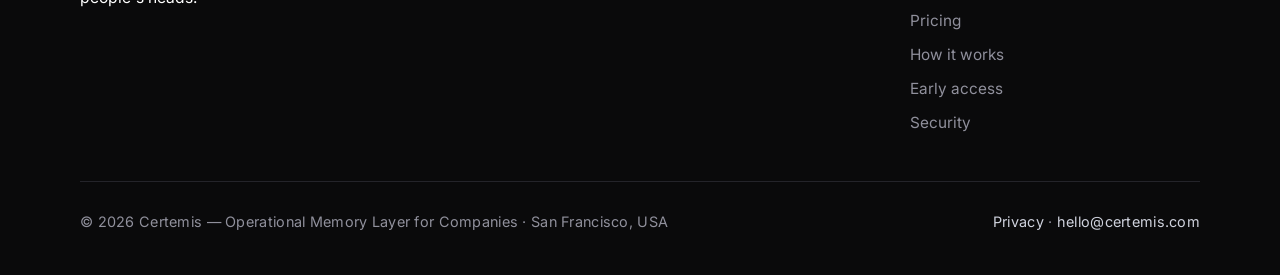
==== commit e985fcf5: "Honest company info and encryption claims (EN+PL) - Footer: add San Francisco, USA to foot.rights on" ====
--- a/about.html
+++ b/about.html
@@ -122,6 +122,7 @@
   <div class="wrap">
     <div class="sec-head center reveal"><h2 data-i18n="about.cta.h">We're building Certemis with our earliest teams.</h2></div>
     <div class="reveal d1" style="margin-top:30px"><a class="btn btn-dark" href="early-access.html"><span data-i18n="about.cta.btn">Join the waitlist</span><svg width="16" height="16" viewBox="0 0 16 16" fill="none"><path d="M3 8h10M9 4l4 4-4 4" stroke="currentColor" stroke-width="1.6" stroke-linecap="round" stroke-linejoin="round"/></svg></a></div>
+    <p class="reveal d2" data-i18n="about.company" style="margin:28px auto 0;max-width:640px;color:var(--muted);font-size:.95rem">Certemis is being incorporated as a Delaware C-corporation, based in San Francisco, USA. Customer data is hosted and stored in the EU.</p>
   </div>
 </section>
 
--- a/styles.css
+++ b/styles.css
@@ -42,7 +42,7 @@
 header.solid{background:rgba(255,255,255,.88);backdrop-filter:saturate(180%) blur(16px);border-bottom:1px solid var(--line)}
 header.on-dark{border-bottom:1px solid transparent}
 header.on-dark.solid{background:rgba(10,10,11,.72);border-bottom:1px solid var(--line-dk)}
-.nav{display:flex;align-items:center;justify-content:space-between;height:80px;gap:20px}
+.nav{display:flex;align-items:center;justify-content:space-between;height:62px;gap:20px}
 
 .brand{display:flex;align-items:center;gap:13px;color:var(--ink)}
 .brand .mark{width:172px;height:44px;flex:0 0 auto;background:currentColor;
@@ -473,8 +473,8 @@
   width:clamp(36px,7.6vw,46px);height:clamp(36px,7.6vw,46px);border-radius:26%;
   background:rgba(255,255,255,.05);border:1px solid rgba(255,255,255,.14);
   color:#e8eaf2;box-shadow:0 6px 22px -8px rgba(0,0,0,.55),inset 0 1px 0 rgba(255,255,255,.06)}
-.ha-node svg{width:54%;height:54%}
-.ha-node.sm{width:clamp(30px,6.2vw,38px);height:clamp(30px,6.2vw,38px);opacity:.82}
+.ha-node svg{width:54%;height:54%;fill:currentColor}
+.ha-node.sm{width:clamp(30px,6.2vw,38px);height:clamp(30px,6.2vw,38px)}
 .ha-lbl{position:absolute;top:calc(100% + 8px);left:50%;transform:translateX(-50%);font-size:clamp(.66rem,1.45vw,.84rem);font-weight:600;letter-spacing:.03em;color:#dde0ea;white-space:nowrap}
 .ha-node.n1{left:50%;top:16%}.ha-node.n2{left:78%;top:15%}.ha-node.n3{left:82%;top:41%}
 .ha-node.n4{left:93%;top:64%}.ha-node.n5{left:69%;top:78%}.ha-node.n6{left:50%;top:92%}
